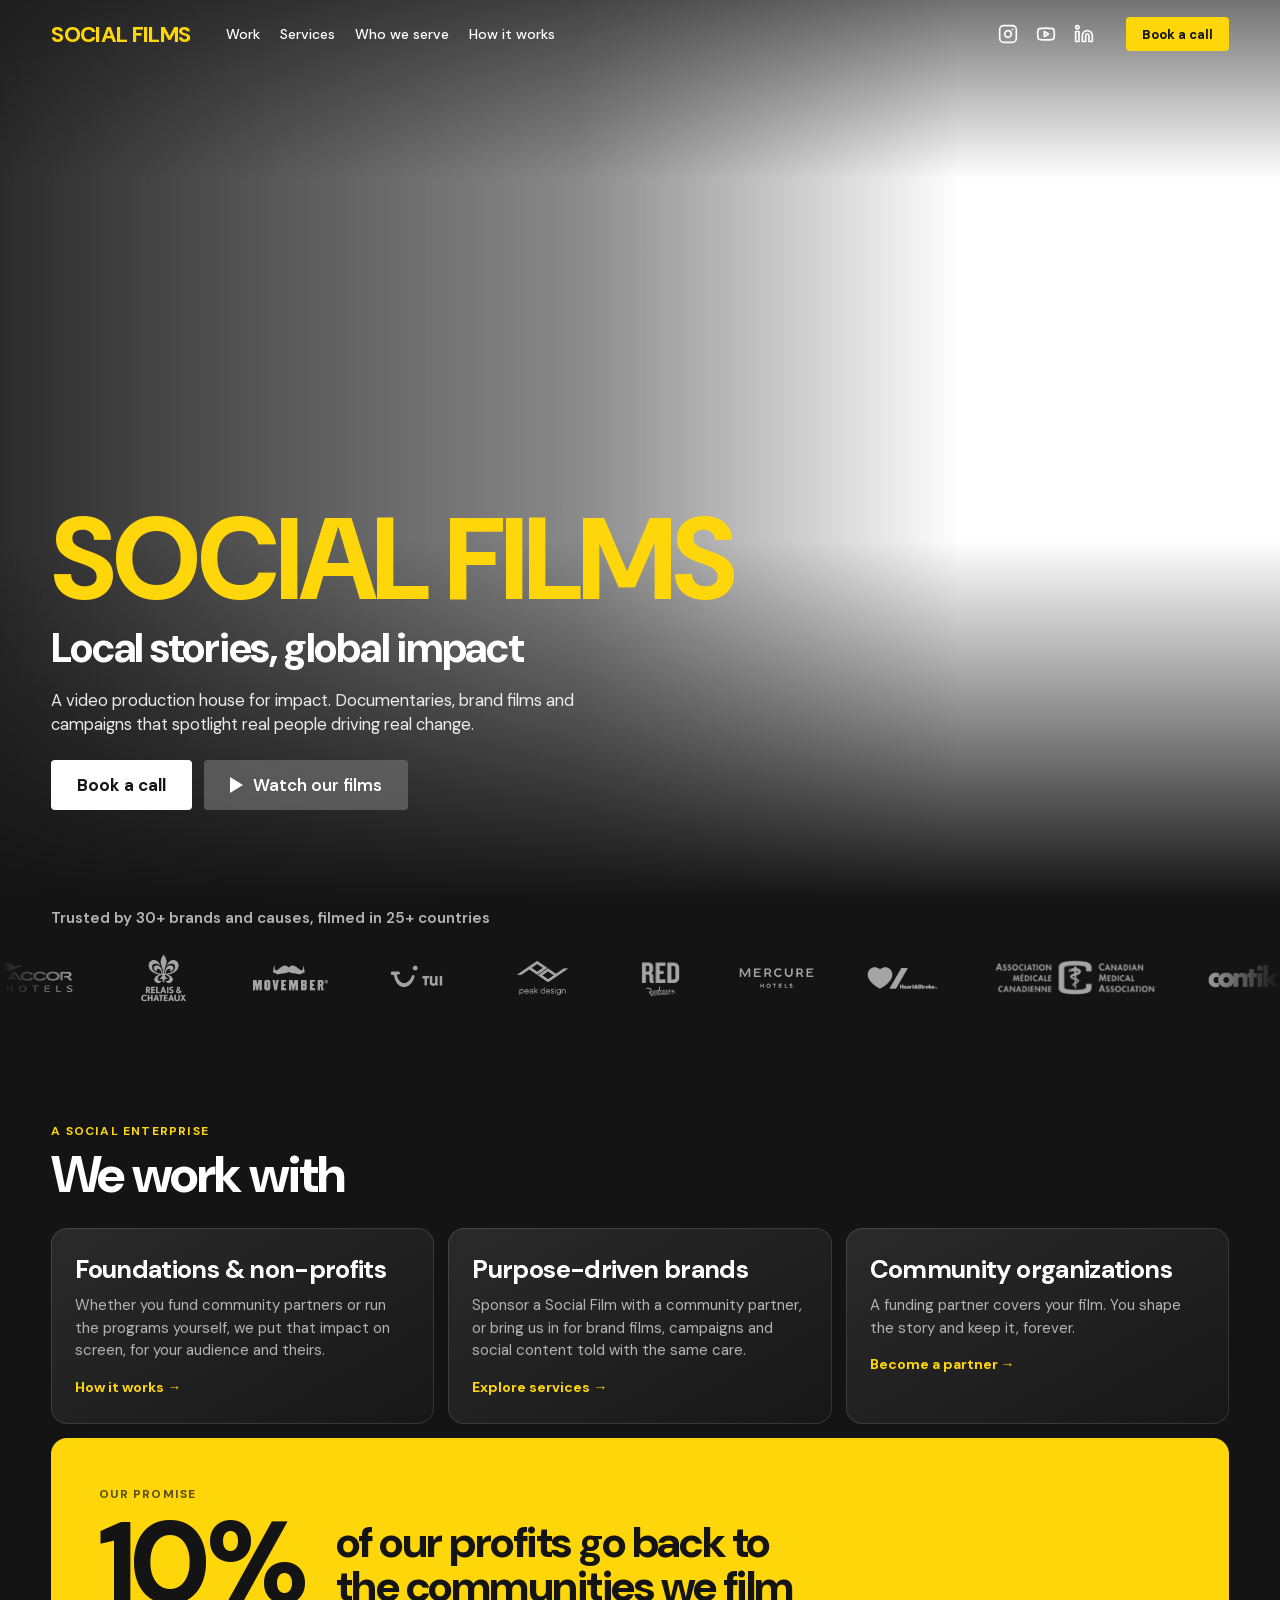
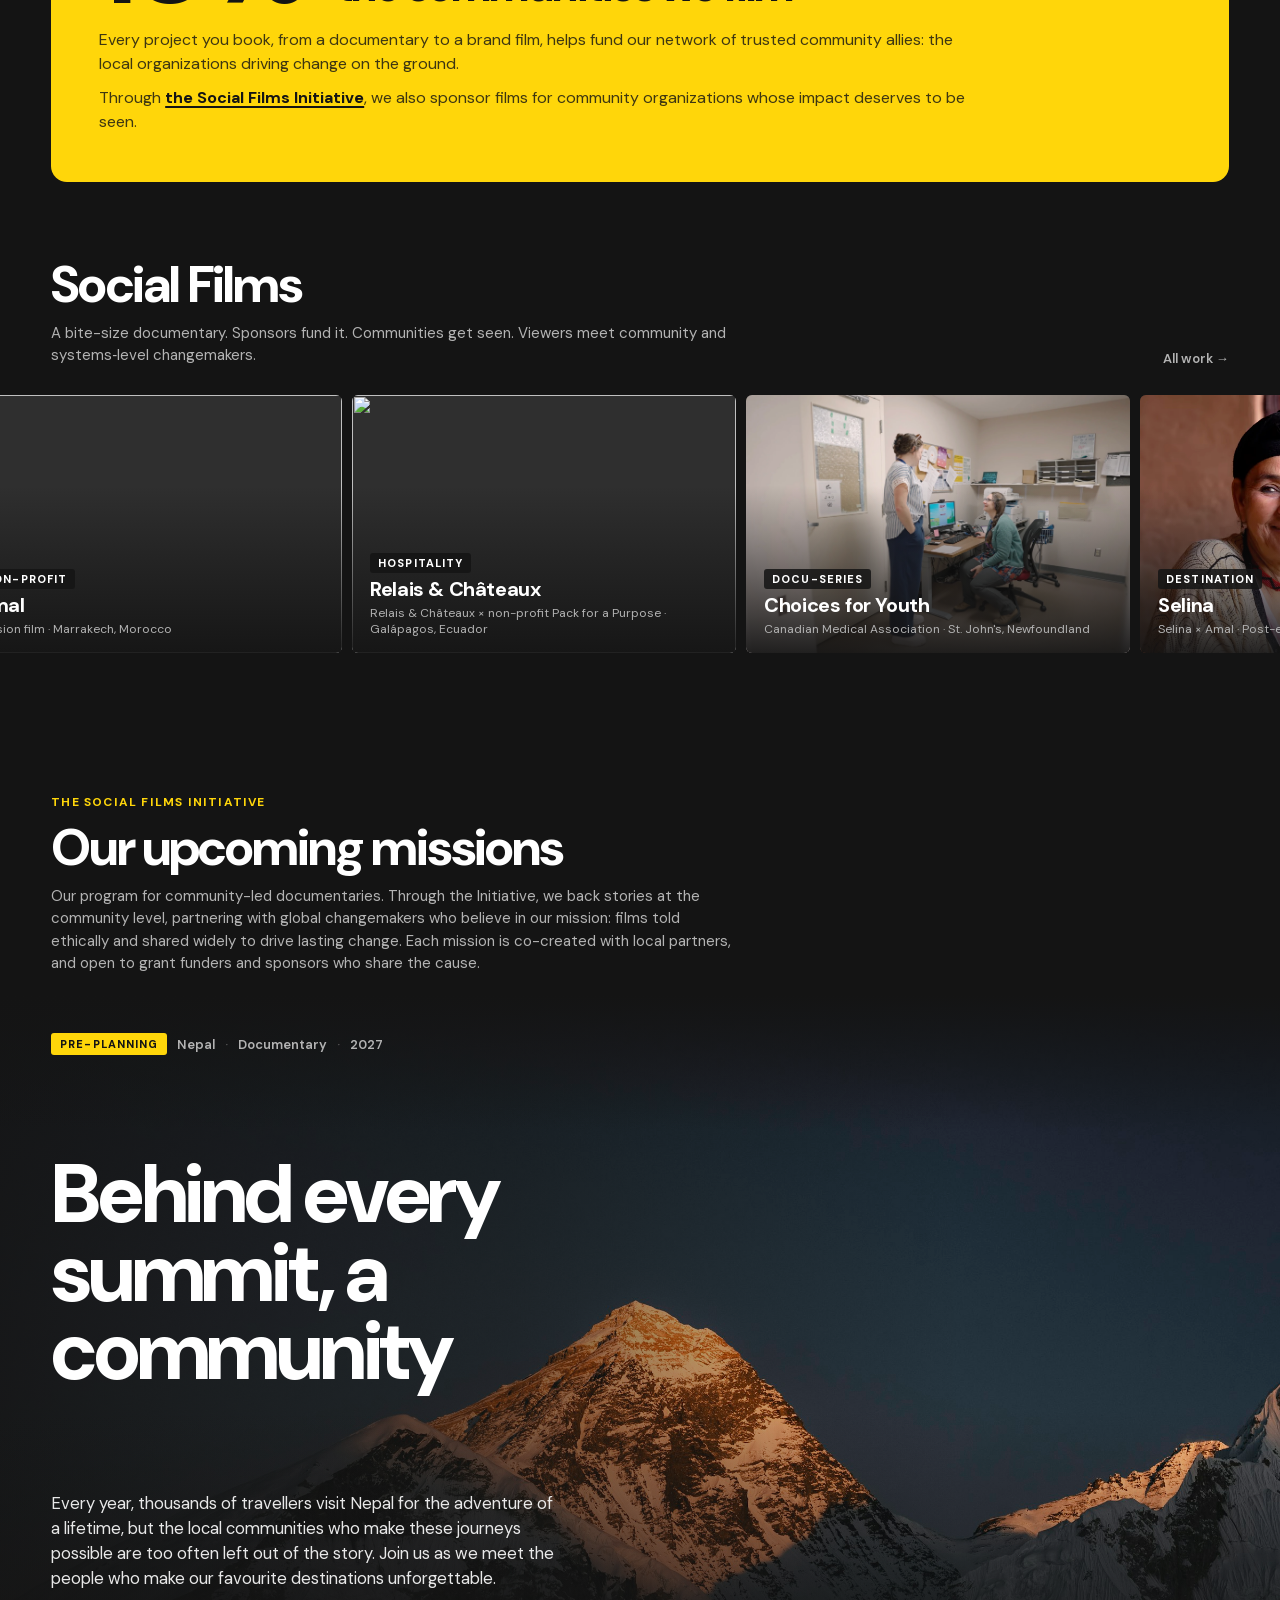
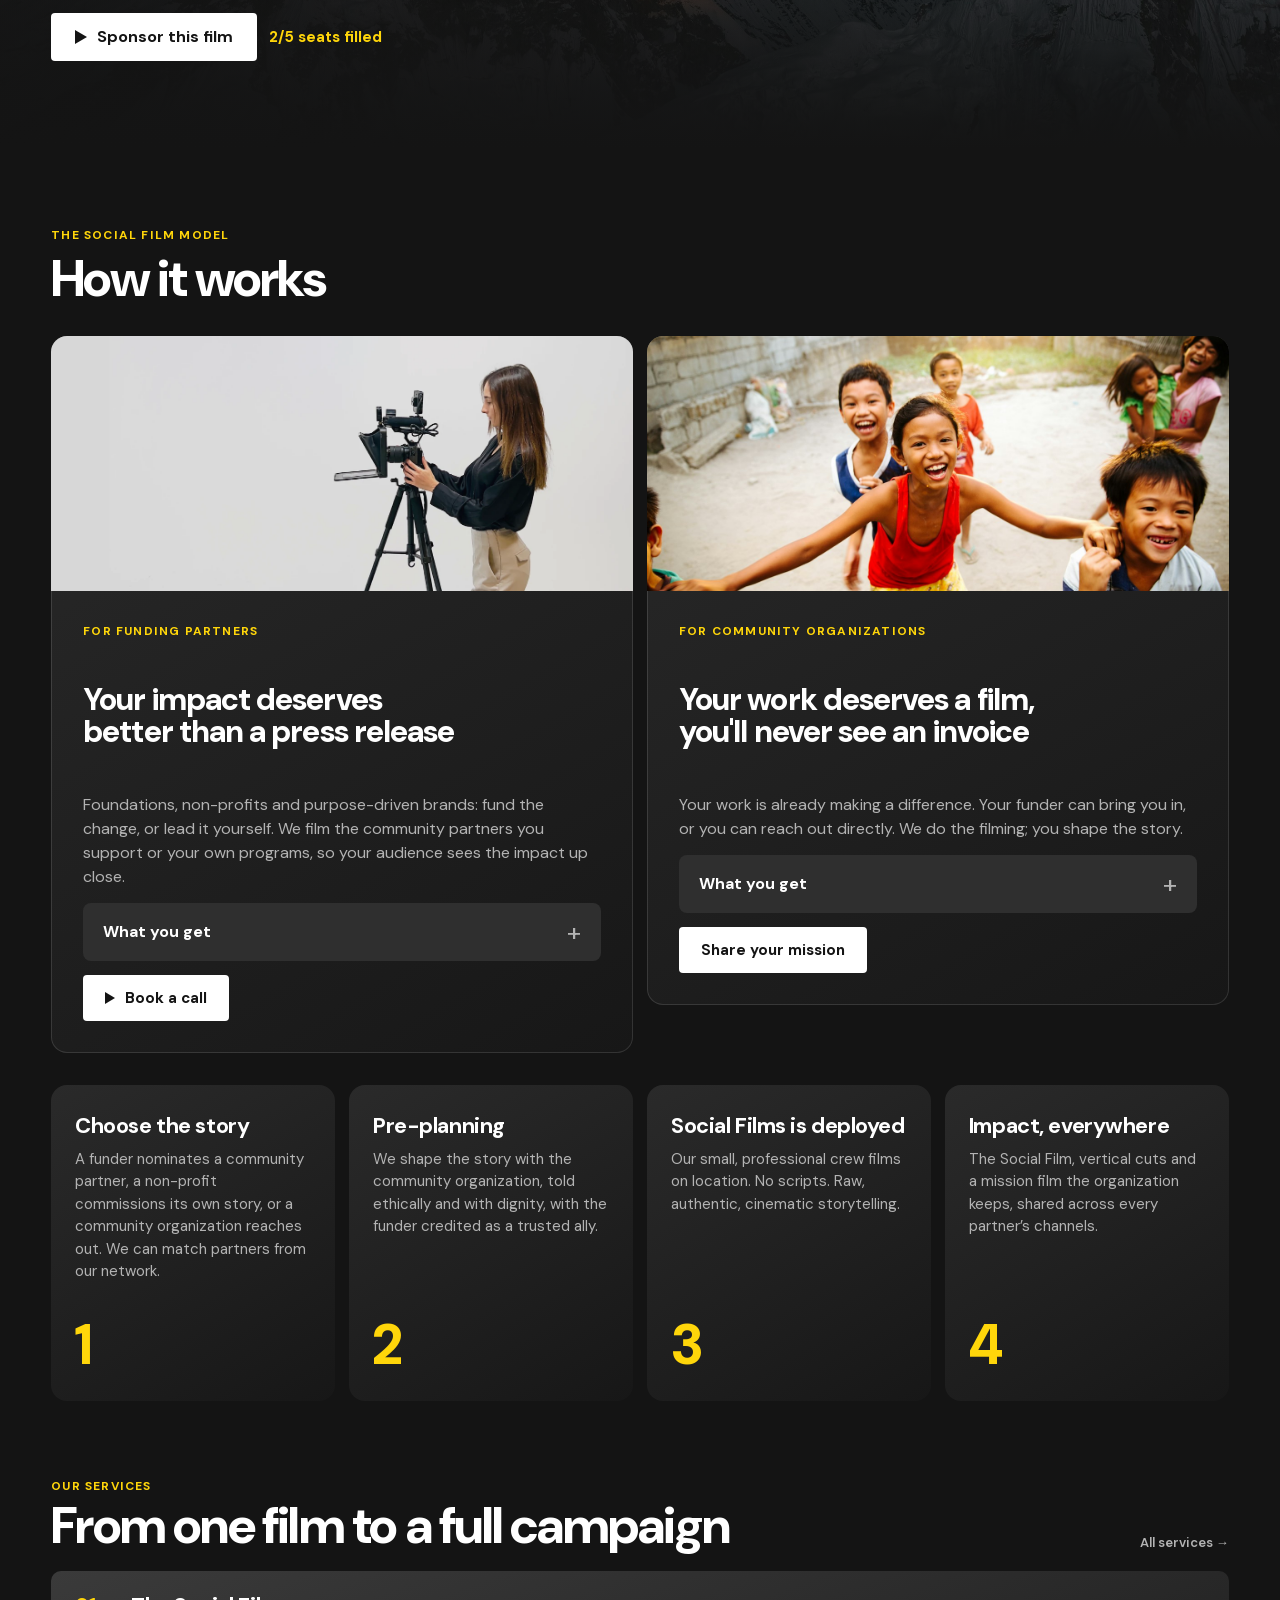
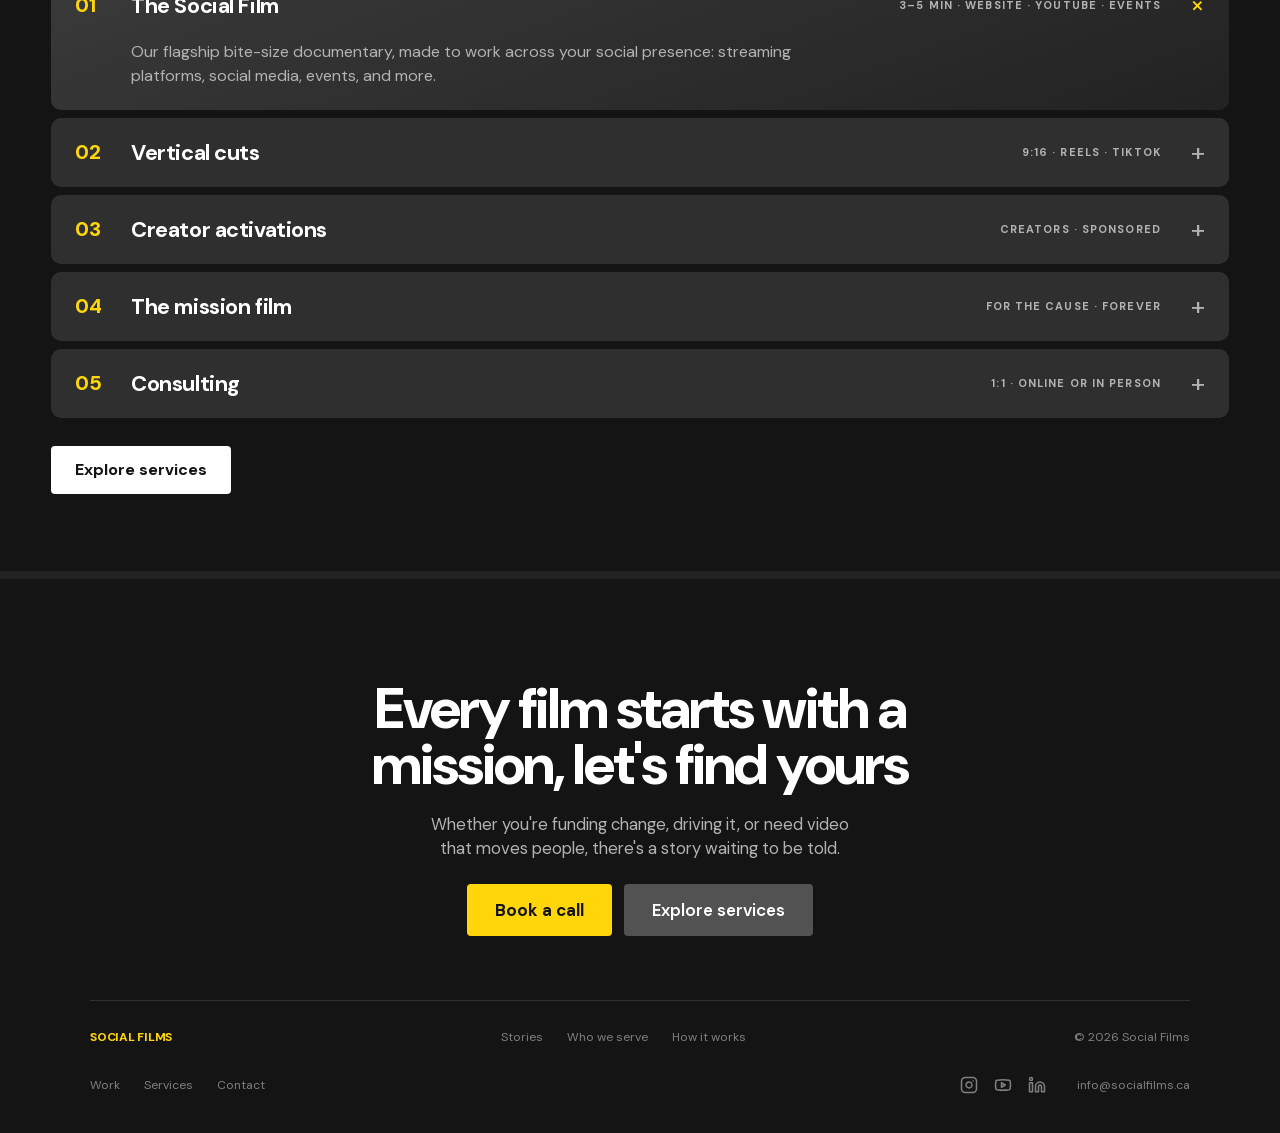
==== social-films-website/index.html @ d391bf78 "Work page: Netflix-style film preview window; Relais & Châteaux title Clicking a film on the Work pa" ====
<!DOCTYPE html>
<html lang="en">
<head>
<meta charset="utf-8">
<meta name="viewport" content="width=device-width, initial-scale=1">
<link rel="icon" href="favicon.svg" type="image/svg+xml">
<link rel="icon" href="favicon.ico" sizes="any">
<title>Social Films — Video production for impact</title>
<meta name="description" content="Social Films is a social-enterprise video production house. Documentaries, brand films and campaigns that put real people and real impact on screen.">
<meta name="theme-color" content="#141414">
<link rel="preload" href="assets/fonts/dm-sans-latin.woff2" as="font" type="font/woff2" crossorigin>
<link rel="preconnect" href="https://player.vimeo.com">
<link rel="stylesheet" href="home.css?v=57">
</head>
<body>

<a class="skip-link" href="#proof-h">Skip to content</a>

<section class="billboard" aria-label="Introduction">
  <div class="billboard-media">
    <iframe data-loop-end="48" src="https://player.vimeo.com/video/1035730390?background=1&amp;autoplay=1&amp;muted=1&amp;loop=1&amp;controls=0&amp;title=0&amp;byline=0&amp;portrait=0&amp;dnt=1" allow="autoplay; fullscreen" tabindex="-1" aria-hidden="true" title="Background film"></iframe>
    <div class="shade-x"></div>
    <div class="shade-y"></div>
  </div>
  <header class="topbar">
    <div class="topbar-left">
      <a class="wordmark" href="index.html">SOCIAL FILMS</a>
      <nav class="topnav" id="site-menu" aria-label="Primary">
        <a href="work.html">Work</a><a href="services.html">Services</a><a href="index.html#who">Who we serve</a><a href="index.html#how">How it works</a><a class="menu-book" href="https://calendly.com/socialfilms-ca/30min" target="_blank" rel="noopener">Book a call</a><div class="menu-social" aria-label="Social media"><a href="https://www.instagram.com/socialfilms.world/" target="_blank" rel="noopener" aria-label="Instagram" title="Instagram"><svg viewBox="0 0 24 24" width="20" height="20" fill="none" stroke="currentColor" stroke-width="2" stroke-linecap="round" stroke-linejoin="round" aria-hidden="true"><rect width="20" height="20" x="2" y="2" rx="5" ry="5"/><path d="M16 11.37A4 4 0 1 1 12.63 8 4 4 0 0 1 16 11.37z"/><line x1="17.5" x2="17.51" y1="6.5" y2="6.5"/></svg></a><a href="https://www.youtube.com/@socialfilms-world" target="_blank" rel="noopener" aria-label="YouTube" title="YouTube"><svg viewBox="0 0 24 24" width="20" height="20" fill="none" stroke="currentColor" stroke-width="2" stroke-linecap="round" stroke-linejoin="round" aria-hidden="true"><path d="M2.5 17a24.12 24.12 0 0 1 0-10 2 2 0 0 1 1.4-1.4 49.56 49.56 0 0 1 16.2 0A2 2 0 0 1 21.5 7a24.12 24.12 0 0 1 0 10 2 2 0 0 1-1.4 1.4 49.55 49.55 0 0 1-16.2 0A2 2 0 0 1 2.5 17"/><path d="m10 15 5-3-5-3z"/></svg></a><a href="https://www.linkedin.com/company/social-films-world/" target="_blank" rel="noopener" aria-label="LinkedIn" title="LinkedIn"><svg viewBox="0 0 24 24" width="20" height="20" fill="none" stroke="currentColor" stroke-width="2" stroke-linecap="round" stroke-linejoin="round" aria-hidden="true"><path d="M16 8a6 6 0 0 1 6 6v7h-4v-7a2 2 0 0 0-2-2 2 2 0 0 0-2 2v7h-4v-7a6 6 0 0 1 6-6z"/><rect width="4" height="12" x="2" y="9"/><circle cx="4" cy="4" r="2"/></svg></a></div>
      </nav>
    </div>
    <!-- Instagram, YouTube and LinkedIn icons from Lucide (lucide.dev), ISC licence --><nav class="social social--head" aria-label="Social media"><a href="https://www.instagram.com/socialfilms.world/" target="_blank" rel="noopener" aria-label="Instagram" title="Instagram"><svg viewBox="0 0 24 24" width="20" height="20" fill="none" stroke="currentColor" stroke-width="2" stroke-linecap="round" stroke-linejoin="round" aria-hidden="true"><rect width="20" height="20" x="2" y="2" rx="5" ry="5"/><path d="M16 11.37A4 4 0 1 1 12.63 8 4 4 0 0 1 16 11.37z"/><line x1="17.5" x2="17.51" y1="6.5" y2="6.5"/></svg></a><a href="https://www.youtube.com/@socialfilms-world" target="_blank" rel="noopener" aria-label="YouTube" title="YouTube"><svg viewBox="0 0 24 24" width="20" height="20" fill="none" stroke="currentColor" stroke-width="2" stroke-linecap="round" stroke-linejoin="round" aria-hidden="true"><path d="M2.5 17a24.12 24.12 0 0 1 0-10 2 2 0 0 1 1.4-1.4 49.56 49.56 0 0 1 16.2 0A2 2 0 0 1 21.5 7a24.12 24.12 0 0 1 0 10 2 2 0 0 1-1.4 1.4 49.55 49.55 0 0 1-16.2 0A2 2 0 0 1 2.5 17"/><path d="m10 15 5-3-5-3z"/></svg></a><a href="https://www.linkedin.com/company/social-films-world/" target="_blank" rel="noopener" aria-label="LinkedIn" title="LinkedIn"><svg viewBox="0 0 24 24" width="20" height="20" fill="none" stroke="currentColor" stroke-width="2" stroke-linecap="round" stroke-linejoin="round" aria-hidden="true"><path d="M16 8a6 6 0 0 1 6 6v7h-4v-7a2 2 0 0 0-2-2 2 2 0 0 0-2 2v7h-4v-7a6 6 0 0 1 6-6z"/><rect width="4" height="12" x="2" y="9"/><circle cx="4" cy="4" r="2"/></svg></a></nav>
    <a class="book" href="https://calendly.com/socialfilms-ca/30min" target="_blank" rel="noopener">Book a call</a>
    <button class="menu-toggle" type="button" aria-expanded="false" aria-controls="site-menu" aria-label="Open menu"><span></span><span></span><span></span></button>
  </header>
  <div class="billboard-copy">
    <h1 class="hero-wordmark">SOCIAL FILMS</h1>
    <p class="hero-sub">Local stories, global impact</p>
    <p class="lede">A video production house for impact. Documentaries, brand films and campaigns that spotlight real people driving real change.</p>
    <div class="actions">
      <a class="btn btn-white" href="https://calendly.com/socialfilms-ca/30min" target="_blank" rel="noopener">Book a call</a>
      <a class="btn btn-grey" href="#stories"><span class="tri tri--light" aria-hidden="true"></span>Watch our films</a>
    </div>
  </div>
</section>

<main>

  <section class="proof" aria-labelledby="proof-h">
    <div class="proof-head">
      <h2 id="proof-h" class="proof-title">Trusted by 30+ brands and causes, filmed in 25+ countries</h2>
    </div>
    <div class="marquee">
      <div class="marquee-inner">
      <ul class="marquee-track">
        <li><img src="assets/logos/accor+hotels.webp" alt="Accor Hotels" decoding="async"></li>
        <li><img src="assets/logos/relais+et+chateaux.webp" alt="Relais &amp; Châteaux" decoding="async"></li>
        <li><img src="assets/logos/movember.webp" alt="Movember" decoding="async"></li>
        <li><img src="assets/logos/TUi.webp" alt="TUI" decoding="async"></li>
        <li><img src="assets/logos/peak+design.webp" alt="Peak Design" decoding="async"></li>
        <li><img src="assets/logos/radisson+red.webp" alt="Radisson RED" decoding="async"></li>
        <li><img src="assets/logos/Mercure.webp" alt="Mercure Hotels" decoding="async"></li>
        <li><img src="assets/logos/heart+stroke.webp" alt="Heart &amp; Stroke" decoding="async"></li>
        <li><img src="assets/logos/2.webp" alt="Canadian Medical Association" decoding="async"></li>
        <li><img src="assets/logos/contiki.webp" alt="Contiki" decoding="async"></li>
        <li><img src="assets/logos/selina.webp" alt="Selina" decoding="async"></li>
        <li><img src="assets/logos/holafly.webp" alt="Holafly" decoding="async"></li>
        <li><img src="assets/logos/good+food.webp" alt="Goodfood" decoding="async"></li>
        <li><img src="assets/logos/nomatic.webp" alt="Nomatic" decoding="async"></li>
        <li><img src="assets/logos/Narcity.webp" alt="Narcity" decoding="async"></li>
        <li><img src="assets/logos/pikaia.webp" alt="Pikaia Lodge" decoding="async"></li>
        <li><img src="assets/logos/kensigton.webp" alt="Kensington Luxury Properties" decoding="async"></li>
        <li><img src="assets/logos/metcalfe+hotel.webp" alt="The Metcalfe" decoding="async"></li>
        <li><img src="assets/logos/grey+collection.webp" alt="Gray Collection" decoding="async"></li>
        <li><img src="assets/logos/approach.webp" alt="Approach Tours" decoding="async"></li>
        <li><img src="assets/logos/dehancer+logo.webp" alt="Dehancer" decoding="async"></li>
        <li><img src="assets/logos/restays.webp" alt="reSTAYS" decoding="async"></li>
        <li><img src="assets/logos/in-rgy.webp" alt="IN-RGY" decoding="async"></li>
        <li><img src="assets/logos/airbolt.webp" alt="AirBolt" decoding="async"></li>
        <li><img src="assets/logos/loft+du+village.webp" alt="Lofts du Village" decoding="async"></li>
        <li><img src="assets/logos/mayan+monkey+logo.webp" alt="Mayan Monkey" decoding="async"></li>
        <li><img src="assets/logos/nazare.webp" alt="Nazaré Water Fun" decoding="async"></li>
        <li><img src="assets/logos/park+view+homes.webp" alt="Park View Homes" decoding="async"></li>
        <li><img src="assets/logos/3.webp" alt="Amal" decoding="async"></li>
        <li><img src="assets/logos/4.webp" alt="The Homestead" decoding="async"></li>
        <li><img src="assets/logos/beach+planner.webp" alt="The Beach Planner" decoding="async"></li>
      </ul>
      <ul class="marquee-track" aria-hidden="true">
        <li><img src="assets/logos/accor+hotels.webp" alt="" decoding="async"></li>
        <li><img src="assets/logos/relais+et+chateaux.webp" alt="" decoding="async"></li>
        <li><img src="assets/logos/movember.webp" alt="" decoding="async"></li>
        <li><img src="assets/logos/TUi.webp" alt="" decoding="async"></li>
        <li><img src="assets/logos/peak+design.webp" alt="" decoding="async"></li>
        <li><img src="assets/logos/radisson+red.webp" alt="" decoding="async"></li>
        <li><img src="assets/logos/Mercure.webp" alt="" decoding="async"></li>
        <li><img src="assets/logos/heart+stroke.webp" alt="" decoding="async"></li>
        <li><img src="assets/logos/2.webp" alt="" decoding="async"></li>
        <li><img src="assets/logos/contiki.webp" alt="" decoding="async"></li>
        <li><img src="assets/logos/selina.webp" alt="" decoding="async"></li>
        <li><img src="assets/logos/holafly.webp" alt="" decoding="async"></li>
        <li><img src="assets/logos/good+food.webp" alt="" decoding="async"></li>
        <li><img src="assets/logos/nomatic.webp" alt="" decoding="async"></li>
        <li><img src="assets/logos/Narcity.webp" alt="" decoding="async"></li>
        <li><img src="assets/logos/pikaia.webp" alt="" decoding="async"></li>
        <li><img src="assets/logos/kensigton.webp" alt="" decoding="async"></li>
        <li><img src="assets/logos/metcalfe+hotel.webp" alt="" decoding="async"></li>
        <li><img src="assets/logos/grey+collection.webp" alt="" decoding="async"></li>
        <li><img src="assets/logos/approach.webp" alt="" decoding="async"></li>
        <li><img src="assets/logos/dehancer+logo.webp" alt="" decoding="async"></li>
        <li><img src="assets/logos/restays.webp" alt="" decoding="async"></li>
        <li><img src="assets/logos/in-rgy.webp" alt="" decoding="async"></li>
        <li><img src="assets/logos/airbolt.webp" alt="" decoding="async"></li>
        <li><img src="assets/logos/loft+du+village.webp" alt="" decoding="async"></li>
        <li><img src="assets/logos/mayan+monkey+logo.webp" alt="" decoding="async"></li>
        <li><img src="assets/logos/nazare.webp" alt="" decoding="async"></li>
        <li><img src="assets/logos/park+view+homes.webp" alt="" decoding="async"></li>
        <li><img src="assets/logos/3.webp" alt="" decoding="async"></li>
        <li><img src="assets/logos/4.webp" alt="" decoding="async"></li>
        <li><img src="assets/logos/beach+planner.webp" alt="" decoding="async"></li>
      </ul>
      </div>
    </div>
  </section>

  <section id="who" class="paths" aria-labelledby="paths-h">
    <div class="paths-head">
      <div class="kicker kicker--yellow">A SOCIAL ENTERPRISE</div>
      <h2 id="paths-h" class="h-lg">We work with</h2>
    </div>
    <div class="paths-grid">
      <a class="path" href="#brands">
        <div class="path-title">Foundations &amp; non-profits</div>
        <p>Whether you fund community partners or run the programs yourself, we put that impact on screen, for your audience and theirs.</p>
        <span class="path-cta">How it works →</span>
      </a>
      <a class="path" href="services.html">
        <div class="path-title">Purpose-driven brands</div>
        <p>Sponsor a Social Film with a community partner, or bring us in for brand films, campaigns and social content told with the same care.</p>
        <span class="path-cta">Explore services →</span>
      </a>
      <a class="path" href="#nonprofits">
        <div class="path-title">Community organizations</div>
        <p>A funding partner covers your film. You shape the story and keep it, forever.</p>
        <span class="path-cta">Become a partner →</span>
      </a>
    </div>
  </section>

  <section class="promise" aria-labelledby="promise-h">
    <div class="promise-inner">
      <div class="kicker promise-kicker">OUR PROMISE</div>
      <h2 id="promise-h" class="promise-head"><span class="promise-num">10%</span><span class="promise-title">of our profits go back to the communities we film</span></h2>
      <div class="promise-copy">
        <p>Every project you book, from a documentary to a brand film, helps fund our network of trusted community allies: the local organizations driving change on the ground.</p><p>Through <a class="promise-link" href="#film">the Social Films Initiative</a>, we also sponsor films for community organizations whose impact deserves to be seen.</p>
      </div>
    </div>
  </section>

  <section id="stories" class="row stories" aria-labelledby="stories-h">
    <div class="row-head">
      <div class="row-intro"><h2 id="stories-h" class="h-lg">Social Films</h2><p class="row-sub">A bite-size documentary. Sponsors fund it. Communities get seen. Viewers meet community and systems&#8209;level changemakers.</p></div>
      <a class="row-link" href="work.html">All work →</a>
    </div>
    <div class="rail rail--auto">
      <button class="still" type="button" data-youtube="1qZLS0R7xnE" data-title="Amal">
        <img src="https://i.ytimg.com/vi/1qZLS0R7xnE/maxresdefault.jpg" alt="" width="1280" height="720">
        <div class="still-shade"></div>
        <span class="still-play" aria-hidden="true"></span>
        <div class="still-copy"><span class="tag tag--dark">NON-PROFIT</span><div class="still-title">Amal</div><div class="still-sub">Mission film · Marrakech, Morocco</div></div>
        <span class="sr-only">Play Amal</span>
      </button>
      <button class="still" type="button" data-youtube="lx7WtMI8dM4" data-title="Relais &amp; Châteaux">
        <img src="https://i.ytimg.com/vi/lx7WtMI8dM4/maxresdefault.jpg" alt="" loading="lazy" width="1280" height="720">
        <div class="still-shade"></div>
        <span class="still-play" aria-hidden="true"></span>
        <div class="still-copy"><span class="tag tag--dark">HOSPITALITY</span><div class="still-title">Relais &amp; Châteaux</div><div class="still-sub">Relais &amp; Châteaux × non-profit Pack for a Purpose · Galápagos, Ecuador</div></div>
        <span class="sr-only">Play Relais &amp; Châteaux</span>
      </button>
      <button class="still" type="button" data-youtube="adBSNQKS7Aw" data-title="Choices for Youth">
        <img src="assets/home/choices-for-youth.webp" alt="" loading="lazy" width="1280" height="720">
        <div class="still-shade"></div>
        <span class="still-play" aria-hidden="true"></span>
        <div class="still-copy"><span class="tag tag--dark">DOCU-SERIES</span><div class="still-title">Choices for Youth</div><div class="still-sub">Canadian Medical Association · St. John's, Newfoundland</div></div>
        <span class="sr-only">Play Choices for Youth</span>
      </button>
      <button class="still" type="button" data-youtube="3RZTWwOD4mw" data-title="Selina">
        <img src="assets/home/selina.webp" alt="" loading="lazy" width="1280" height="720">
        <div class="still-shade"></div>
        <span class="still-play" aria-hidden="true"></span>
        <div class="still-copy"><span class="tag tag--dark">DESTINATION</span><div class="still-title">Selina</div><div class="still-sub">Selina × Amal · Post-earthquake tourism film · Morocco</div></div>
        <span class="sr-only">Play Selina</span>
      </button>
      <a class="still still--add" href="#brands">
        <div><span class="plus-dot" aria-hidden="true">+</span><div class="still-title">Your story next</div><div class="still-sub">Funders, brands and communities: let's make one.</div></div>
      </a>
    </div>
  </section>

  <section id="film" class="missions" aria-labelledby="missions-h">
    <div class="row-head"><div class="row-intro"><div class="kicker kicker--yellow">THE SOCIAL FILMS INITIATIVE</div><h2 id="missions-h" class="h-lg">Our upcoming missions</h2><p class="row-sub">Our program for community-led documentaries. Through the Initiative, we back stories at the community level, partnering with global changemakers who believe in our mission: films told ethically and shared widely to drive lasting change. Each mission is co-created with local partners, and open to grant funders and sponsors who share the cause.</p></div></div>
    <div class="featured">
      <img src="assets/home/nepal-everest.jpg" alt="Mount Everest lit by golden sunrise light, Nepal" loading="lazy">
      <div class="shade-x"></div>
      <div class="shade-y"></div>
      <div class="featured-copy">
        <div class="meta"><span class="tag">PRE-PLANNING</span><span>Nepal</span><span class="dot" aria-hidden="true">·</span><span>Documentary</span><span class="dot" aria-hidden="true">·</span><span>2027</span></div>
        <h3 class="h-xl">Behind every summit, a community</h3>
        <p class="lede">Every year, thousands of travellers visit Nepal for the adventure of a lifetime, but the local communities who make these journeys possible are too often left out of the story. Join us as we meet the people who make our favourite destinations unforgettable.</p>
        <div class="actions">
          <a class="btn btn--md btn-white" href="#contact"><span class="tri" aria-hidden="true"></span>Sponsor this film</a>
          <span class="seats">2/5 seats filled</span>
        </div>
      </div>
    </div>
  </section>

  <section id="how" class="block how-it-works" aria-labelledby="how-h">
    <div class="paths-head">
      <div class="kicker kicker--yellow">THE SOCIAL FILM MODEL</div>
      <h2 id="how-h" class="h-lg">How it works</h2>
    </div>
    <div class="duo">
      <article id="brands" class="duo-card" aria-labelledby="brands-h">
        <div class="duo-media"><img src="assets/home/sponsors-filmmaker.webp" alt="Filmmaker setting up a camera and teleprompter on a tripod" loading="lazy" width="1280" height="720" style="object-position:62% 25%"></div>
        <div class="duo-body">
        <div class="kicker kicker--yellow">FOR FUNDING PARTNERS</div>
        <h3 id="brands-h" class="duo-title">Your impact deserves better than a press release</h3>
        <p>Foundations, non-profits and purpose-driven brands: fund the change, or lead it yourself. We film the community partners you support or your own programs, so your audience sees the impact up close.</p>
        <details class="perks">
          <summary>What you get<span class="pm" aria-hidden="true">+</span></summary>
          <ul class="ticks">
            <li><strong>Your work, or the partners you fund.</strong> Tell your own organization&rsquo;s story, nominate a community organization you support, or meet one of ours.</li>
            <li><strong>Impact you can show.</strong> Not a line in a CSR report. A film with faces, names and a before-and-after.</li>
            <li><strong>Content that works everywhere.</strong> The Social Film plus vertical cuts, ready for your website, social media, donor events, annual reports and CSR reporting.</li>
            <li><strong>Zero heavy lifting.</strong> We source or collaborate with your trusted partners, run the shoot and deliver ready-to-launch assets.</li>
          </ul>
        </details>
        <div class="actions"><a class="btn btn--sm btn-white" href="https://calendly.com/socialfilms-ca/30min" target="_blank" rel="noopener"><span class="tri" aria-hidden="true"></span>Book a call</a></div>
        </div>
      </article>
      <article id="nonprofits" class="duo-card" aria-labelledby="nonprofits-h">
        <div class="duo-media"><img src="assets/home/philippines-children.jpg" alt="Children laughing together, Philippines" loading="lazy"></div>
        <div class="duo-body">
        <div class="kicker kicker--yellow">FOR COMMUNITY ORGANIZATIONS</div>
        <h3 id="nonprofits-h" class="duo-title">Your work deserves a film, you'll never see an invoice</h3>
        <p>Your work is already making a difference. Your funder can bring you in, or you can reach out directly. We do the filming; you shape the story.</p>
        <details class="perks">
          <summary>What you get<span class="pm" aria-hidden="true">+</span></summary>
          <ul class="ticks">
            <li><strong>$0, always.</strong> A funding partner covers everything.</li>
            <li><strong>A mission film you own.</strong> Use it for donors, grants, events, social media and your website, forever.</li>
            <li><strong>Reach you couldn't buy.</strong> Your story goes out through the brand's channels and creators' audiences.</li>
            <li><strong>You stay in control.</strong> Your mission, your people, told with dignity. You shape the narrative.</li>
          </ul>
        </details>
        <div class="actions"><a class="btn btn--sm btn-white" href="contact.html">Share your mission</a></div>
        </div>
      </article>
    </div>
    <ol class="cards">
      <li class="card step"><div><div class="card-title">Choose the story</div><p>A funder nominates a community partner, a non-profit commissions its own story, or a community organization reaches out. We can match partners from our network.</p></div><div class="step-num">1</div></li>
      <li class="card step"><div><div class="card-title">Pre-planning</div><p>We shape the story with the community organization, told ethically and with dignity, with the funder credited as a trusted ally.</p></div><div class="step-num">2</div></li>
      <li class="card step"><div><div class="card-title">Social Films is deployed</div><p>Our small, professional crew films on location. No scripts. Raw, authentic, cinematic storytelling.</p></div><div class="step-num">3</div></li>
      <li class="card step"><div><div class="card-title">Impact, everywhere</div><p>The Social Film, vertical cuts and a mission film the organization keeps, shared across every partner&rsquo;s channels.</p></div><div class="step-num">4</div></li>
    </ol>
  </section>

  <section class="row deliverables" aria-labelledby="deliv-h">
    <div class="row-head"><div class="row-intro"><div class="kicker kicker--yellow">OUR SERVICES</div><h2 id="deliv-h" class="h-lg">From one film to a full campaign</h2></div><a class="row-link" href="services.html">All services →</a></div>
    <div class="deliv-list">
      <details open><summary><span class="deliv-num">01</span><span class="deliv-title">The Social Film</span><span class="deliv-tag">3–5 MIN · WEBSITE · YOUTUBE · EVENTS</span><span class="pm" aria-hidden="true">+</span></summary><p>Our flagship bite-size documentary, made to work across your social presence: streaming platforms, social media, events, and more.</p></details>
      <details><summary><span class="deliv-num">02</span><span class="deliv-title">Vertical cuts</span><span class="deliv-tag">9:16 · REELS · TIKTOK</span><span class="pm" aria-hidden="true">+</span></summary><p>Short, scroll-stopping edits made for social media.</p></details>
      <details><summary><span class="deliv-num">03</span><span class="deliv-title">Creator activations</span><span class="deliv-tag">CREATORS · SPONSORED</span><span class="pm" aria-hidden="true">+</span></summary><p>Social Films' trusted network of creators works with us to help tell and amplify your story.</p></details>
      <details><summary><span class="deliv-num">04</span><span class="deliv-title">The mission film</span><span class="deliv-tag">FOR THE CAUSE · FOREVER</span><span class="pm" aria-hidden="true">+</span></summary><p>A dedicated film the organization keeps, built to grow awareness and power its fundraising.</p></details>
      <details><summary><span class="deliv-num">05</span><span class="deliv-title">Consulting</span><span class="deliv-tag">1:1 · ONLINE OR IN PERSON</span><span class="pm" aria-hidden="true">+</span></summary><p>Film production, editing and digital strategy training for individuals and organizations.</p></details>
    </div>
    <div class="deliv-cta"><a class="btn btn--md btn-white" href="services.html">Explore services</a></div>
  </section>

</main>

<section id="contact" class="final" aria-labelledby="final-h">
  <div class="final-inner">
    <div class="final-cta">
      <h2 id="final-h">Every film starts with a mission, let's find yours</h2>
      <p>Whether you're funding change, driving it, or need video that moves people, there's a story waiting to be told.</p>
      <div class="actions">
        <a class="btn btn--lg btn-yellow" href="https://calendly.com/socialfilms-ca/30min" target="_blank" rel="noopener">Book a call</a>
        <a class="btn btn--lg btn-grey" href="services.html">Explore services</a>
      </div>
    </div>
    <footer class="foot">
      <span class="wordmark">SOCIAL FILMS</span>
      <nav aria-label="Footer"><a href="#stories">Stories</a><a href="index.html#who">Who we serve</a><a href="#how">How it works</a></nav>
      <span>© 2026 Social Films</span>
      <div class="foot-pages">
        <nav aria-label="Site"><a href="work.html">Work</a><a href="services.html">Services</a><a href="contact.html">Contact</a></nav>
        <nav aria-label="Social"><span class="social social--foot"><a href="https://www.instagram.com/socialfilms.world/" target="_blank" rel="noopener" aria-label="Instagram" title="Instagram"><svg viewBox="0 0 24 24" width="20" height="20" fill="none" stroke="currentColor" stroke-width="2" stroke-linecap="round" stroke-linejoin="round" aria-hidden="true"><rect width="20" height="20" x="2" y="2" rx="5" ry="5"/><path d="M16 11.37A4 4 0 1 1 12.63 8 4 4 0 0 1 16 11.37z"/><line x1="17.5" x2="17.51" y1="6.5" y2="6.5"/></svg></a><a href="https://www.youtube.com/@socialfilms-world" target="_blank" rel="noopener" aria-label="YouTube" title="YouTube"><svg viewBox="0 0 24 24" width="20" height="20" fill="none" stroke="currentColor" stroke-width="2" stroke-linecap="round" stroke-linejoin="round" aria-hidden="true"><path d="M2.5 17a24.12 24.12 0 0 1 0-10 2 2 0 0 1 1.4-1.4 49.56 49.56 0 0 1 16.2 0A2 2 0 0 1 21.5 7a24.12 24.12 0 0 1 0 10 2 2 0 0 1-1.4 1.4 49.55 49.55 0 0 1-16.2 0A2 2 0 0 1 2.5 17"/><path d="m10 15 5-3-5-3z"/></svg></a><a href="https://www.linkedin.com/company/social-films-world/" target="_blank" rel="noopener" aria-label="LinkedIn" title="LinkedIn"><svg viewBox="0 0 24 24" width="20" height="20" fill="none" stroke="currentColor" stroke-width="2" stroke-linecap="round" stroke-linejoin="round" aria-hidden="true"><path d="M16 8a6 6 0 0 1 6 6v7h-4v-7a2 2 0 0 0-2-2 2 2 0 0 0-2 2v7h-4v-7a6 6 0 0 1 6-6z"/><rect width="4" height="12" x="2" y="9"/><circle cx="4" cy="4" r="2"/></svg></a></span><a href="mailto:info@socialfilms.ca">info@socialfilms.ca</a></nav>
      </div>
    </footer>
  </div>
</section>

<dialog class="player" aria-label="Video player">
  <button class="player-close" type="button" aria-label="Close video">×</button>
  <div class="player-frame"></div>
</dialog>
<script src="home.js?v=8"></script>

</body>
</html>
---- social-films-website/home.css ----
/* Social Films — home (Netflix-style) */
@font-face {
  font-family: 'DM Sans'; font-style: normal; font-weight: 400 800; font-display: swap;
  src: url("assets/fonts/dm-sans-latin.woff2") format('woff2');
  unicode-range: U+0000-00FF, U+0131, U+0152-0153, U+02BB-02BC, U+02C6, U+02DA, U+02DC, U+0304, U+0308, U+0329, U+2000-206F, U+20AC, U+2122, U+2191, U+2193, U+2212, U+2215, U+FEFF, U+FFFD;
}
@font-face {
  font-family: 'DM Sans'; font-style: normal; font-weight: 400 800; font-display: swap;
  src: url("assets/fonts/dm-sans-latin-ext.woff2") format('woff2');
  unicode-range: U+0100-02BA, U+02BD-02C5, U+02C7-02CC, U+02CE-02D7, U+02DD-02FF, U+0304, U+0308, U+0329, U+1D00-1DBF, U+1E00-1E9F, U+1EF2-1EFF, U+2020, U+20A0-20AB, U+20AD-20C4, U+2113, U+2C60-2C7F, U+A720-A7FF;
}

:root {
  --bg: #141414;
  --ink: #FFFFFF;
  --muted: #B3B3B3;
  --dim: #808080;
  --sep: #555;
  --tile: #2F2F2F;
  --yellow: #FFD60A;
  --yellow-hover: #F2C600;
  --grey-btn: rgba(109,109,110,.7);
  --grey-btn-hover: rgba(109,109,110,.4);
  --line: rgba(255,255,255,.12);
  --card-grad: linear-gradient(150deg,#2A2A2A 0%,#171717 100%);
  --gutter: clamp(20px,4vw,60px);
  --section-y: clamp(48px,6vw,96px);
}

/* The design relies on content-box sizing; only these opt into border-box, as in the source. */
.tile, .poster--add, .faq, .topnav { box-sizing: border-box; }
html, body { margin: 0; padding: 0; }
html { scroll-behavior: smooth; color-scheme: dark; }
body {
  background: var(--bg); color: var(--ink);
  font-family: "DM Sans", "Helvetica Neue", Helvetica, Arial, sans-serif; font-weight: 400;
  -webkit-font-smoothing: antialiased; overflow-x: hidden;
}
img { display: block; max-width: 100%; }
a { color: var(--ink); text-decoration: none; }
a:hover { color: var(--muted); }
h1, h2, p, ol, ul { margin: 0; }
:focus-visible { outline: 2px solid var(--yellow); outline-offset: 3px; border-radius: 4px; }
summary::-webkit-details-marker { display: none; }
.skip-link { position: absolute; left: 12px; top: -48px; z-index: 20; padding: 8px 14px; border-radius: 4px; background: var(--yellow); color: var(--bg); font-weight: 700; }
.skip-link:focus { top: 12px; color: var(--bg); }
.skip-link:hover { color: var(--bg); }
@media (prefers-reduced-motion: reduce) { html { scroll-behavior: auto; } * { transition: none !important; } }

/* Shared bits */
.tag {
  display: inline-flex; align-items: center; height: 22px; padding: 0 9px; border-radius: 3px;
  background: var(--yellow); color: var(--bg); font-size: 11px; font-weight: 800; letter-spacing: .1em;
}
.tag--dark { background: rgba(20,20,20,.85); color: var(--ink); }
.meta { display: flex; flex-wrap: wrap; align-items: center; gap: 10px; font-size: 13px; font-weight: 600; letter-spacing: .02em; color: var(--muted); }
.meta .dot { color: var(--sep); }
.kicker { font-size: 12px; font-weight: 700; letter-spacing: .1em; color: var(--muted); }
.kicker--yellow { color: var(--yellow); }
.h-xl { font-weight: 800; font-size: clamp(40px, min(6.6vw, 10.5vh), 96px); line-height: .96; letter-spacing: -.04em; text-wrap: balance; }
.h-lg { font-weight: 800; font-size: clamp(32px,4vw,56px); line-height: 1; letter-spacing: -.035em; }
.h-row { font-weight: 700; font-size: clamp(20px,1.8vw,26px); letter-spacing: -.02em; }
.lede { font-size: clamp(16px,1.3vw,20px); line-height: 1.45; color: rgba(255,255,255,.9); max-width: 50ch; text-wrap: pretty; }
.actions { display: flex; flex-wrap: wrap; gap: 12px; }

.btn {
  display: inline-flex; align-items: center; gap: 10px; height: 50px; padding: 0 26px; border-radius: 4px;
  font-size: 17px; font-weight: 700; transition: background-color .15s ease;
}
.btn--sm { height: 46px; padding: 0 22px; font-size: 15px; }
.btn--md { height: 48px; padding: 0 24px; font-size: 16px; }
.btn--lg { height: 52px; padding: 0 28px; }
.btn-white { background: var(--ink); color: var(--bg); }
.btn-white:hover { background: rgba(255,255,255,.8); color: var(--bg); }
.btn-grey { background: var(--grey-btn); color: var(--ink); font-weight: 600; }
.btn-grey:hover { background: var(--grey-btn-hover); color: var(--ink); }
.btn-yellow { background: var(--yellow); color: var(--bg); }
.btn-yellow:hover { background: var(--yellow-hover); color: var(--bg); }
.tri { display: inline-block; width: 0; height: 0; border-top: 8px solid transparent; border-bottom: 8px solid transparent; border-left: 13px solid var(--bg); }
.btn--md .tri { border-top-width: 7px; border-bottom-width: 7px; border-left-width: 12px; }
.btn--sm .tri { border-top-width: 6px; border-bottom-width: 6px; border-left-width: 10px; }
.info { display: inline-flex; align-items: center; justify-content: center; width: 20px; height: 20px; border: 2px solid var(--ink); border-radius: 50%; font-size: 12px; font-weight: 800; }
.icon-hands { width: 24px; height: 24px; flex: none; }
.btn--sm .icon-hands, .btn--md .icon-hands { width: 20px; height: 20px; }

/* Billboard */
.billboard { position: relative; min-height: min(100vh,900px); display: grid; grid-template-rows: auto 1fr; background: #000; overflow: hidden; }
.billboard-media { position: absolute; inset: 0; overflow: hidden; background: #000 url("assets/human-centered-lens.jpg") center / cover no-repeat; }
.billboard-media iframe {
  position: absolute; top: 50%; left: 50%; width: max(100%,177.78vh); height: max(100%,56.25vw);
  transform: translate(-50%,-50%); border: 0; pointer-events: none;
}
.shade-x { position: absolute; inset: 0; background: linear-gradient(90deg,rgba(20,20,20,.9) 0%,rgba(20,20,20,.5) 45%,rgba(20,20,20,0) 75%); }
.shade-y { position: absolute; inset: 0; background: linear-gradient(180deg,rgba(20,20,20,.6) 0%,rgba(20,20,20,0) 20%,rgba(20,20,20,0) 60%,var(--bg) 100%); }

.topbar { position: relative; z-index: 2; height: 68px; display: flex; align-items: center; justify-content: space-between; gap: 24px; padding: 0 var(--gutter); }
.topbar-left { display: flex; align-items: center; gap: 36px; min-width: 0; }
.wordmark { font-weight: 800; font-size: 22px; letter-spacing: -.03em; color: var(--yellow); white-space: nowrap; }
.wordmark:hover { color: var(--yellow); }
.topnav { display: flex; gap: 20px; font-size: 14px; font-weight: 500; }
.topnav a { white-space: nowrap; }
.book { display: inline-flex; align-items: center; height: 34px; padding: 0 16px; border-radius: 4px; background: var(--yellow); color: var(--bg); font-size: 13px; font-weight: 700; white-space: nowrap; }
.book:hover { background: var(--yellow-hover); color: var(--bg); }

.billboard-copy { position: relative; align-self: end; padding: 0 var(--gutter) clamp(64px,10vh,120px); display: grid; gap: 18px; justify-items: start; max-width: 680px; }
.billboard-copy .actions { margin-top: 6px; }
/* Home hero: big yellow wordmark (same lettering as the nav logo), then a white line */
.hero-wordmark { margin: 0; font-weight: 800; font-size: clamp(52px, min(9vw, 13vh), 128px); line-height: .9; letter-spacing: -.035em; color: var(--yellow); white-space: nowrap; }
.hero-sub { margin: -4px 0 0; font-weight: 800; font-size: clamp(24px, min(3.2vw, 5vh), 44px); line-height: 1.05; letter-spacing: -.03em; color: var(--ink); }

/* Rows */
.row { display: grid; gap: 14px; }
.row-head { display: flex; align-items: baseline; justify-content: space-between; gap: 16px; padding: 0 var(--gutter); }
.row-link { font-size: 13px; font-weight: 600; color: var(--muted); white-space: nowrap; }
.row-link:hover { color: var(--ink); }
.rail {
  display: flex; gap: 10px; overflow-x: auto; scroll-snap-type: x mandatory; scroll-padding-left: var(--gutter);
  padding: 8px var(--gutter) 16px; scrollbar-width: none;
}
.rail::-webkit-scrollbar { display: none; }
.stories { padding: 8px 0 48px; }

.poster {
  position: relative; flex: 0 0 clamp(200px,22vw,300px); aspect-ratio: 2 / 3; border-radius: 6px; overflow: hidden;
  background: var(--tile); scroll-snap-align: start; transition: transform .25s ease;
}
.poster:hover { transform: scale(1.05); color: var(--ink); }
.poster img { position: absolute; inset: 0; width: 100%; height: 100%; object-fit: cover; }
.poster-shade { position: absolute; inset: 0; background: linear-gradient(180deg,rgba(20,20,20,0) 30%,rgba(20,20,20,.92) 100%); }
.poster-copy { position: absolute; left: 0; right: 0; bottom: 0; padding: 18px; display: grid; gap: 6px; }
.poster-copy .tag { justify-self: start; height: 20px; padding: 0 8px; font-size: 10px; }
.poster-title { font-weight: 700; font-size: 20px; line-height: 1.1; letter-spacing: -.02em; }
.poster-sub { font-size: 12px; color: var(--muted); }
.poster--add { background: #1F1F1F; border: 1px dashed #3A3A3A; display: grid; place-content: center; text-align: center; padding: 24px; }
.poster--add > div { display: grid; gap: 10px; justify-items: center; }
.plus-dot { width: 44px; height: 44px; border-radius: 50%; background: var(--yellow); color: var(--bg); display: grid; place-content: center; font-size: 26px; font-weight: 700; line-height: 1; }
.poster--add .poster-title { font-size: 18px; }
.poster--add .poster-sub { font-size: 13px; }

/* Card grids */
.block { padding: var(--section-y) var(--gutter); display: grid; gap: 28px; }
.block-intro { display: grid; gap: 10px; max-width: 70ch; }
.block-intro p { font-size: clamp(16px,1.2vw,19px); line-height: 1.5; color: var(--muted); text-wrap: pretty; }
.cards { display: grid; grid-template-columns: repeat(auto-fit,minmax(min(100%,200px),1fr)); gap: 14px; padding: 0; list-style: none; }
.card { border-radius: 16px; padding: 28px 24px; min-height: 220px; display: grid; gap: 10px; align-content: start; background: var(--card-grad); }
.card-title { font-weight: 700; font-size: clamp(22px,2vw,28px); line-height: 1.1; letter-spacing: -.025em; }
.card-body { font-size: 15px; line-height: 1.45; color: var(--muted); }

.how h2 { max-width: 18ch; }
.step { min-height: 260px; align-content: space-between; }
.step > div { display: grid; gap: 10px; }
.step .card-title { font-size: clamp(20px,1.7vw,24px); line-height: 1.15; letter-spacing: -.02em; }
.step p { font-size: 15px; line-height: 1.5; color: var(--muted); }
.step-num { font-weight: 800; font-size: 56px; line-height: 1; letter-spacing: -.05em; color: var(--yellow); }

/* Two problems: full-bleed split title card */
.problems { padding: var(--section-y) 0; display: grid; gap: 32px; }
.problems-intro { padding: 0 var(--gutter); }
.split { position: relative; display: grid; grid-template-columns: 1fr 1fr; min-height: min(78vh, 720px); background: #000; overflow: hidden; }
.split-side { position: relative; overflow: hidden; display: grid; align-items: end; }
.split-side > img { position: absolute; inset: 0; width: 100%; height: 100%; object-fit: cover; }
.split-side--cause > img { object-position: 30% center; }
.split-side--brand > img { object-position: 50% center; }
.split-side::after { content: ""; position: absolute; inset: 0; background: linear-gradient(180deg, rgba(20,20,20,.55) 0%, rgba(20,20,20,0) 30%, rgba(20,20,20,0) 50%, rgba(20,20,20,.9) 100%); }
.split-side--cause::before, .split-side--brand::before { content: ""; position: absolute; inset: 0; z-index: 1; }
.split-side--cause::before { background: linear-gradient(90deg, rgba(20,20,20,0) 55%, rgba(20,20,20,.92) 100%); }
.split-side--brand::before { background: linear-gradient(270deg, rgba(20,20,20,0) 55%, rgba(20,20,20,.92) 100%); }
.split-copy { position: relative; z-index: 2; padding: 0 var(--gutter) clamp(28px,4vw,48px); display: grid; gap: 8px; max-width: 34ch; box-sizing: content-box; }
.split-side--brand .split-copy { justify-self: end; text-align: right; }
.split-copy p { font-size: clamp(15px,1.15vw,18px); line-height: 1.45; color: var(--muted); }
.split-copy strong { display: block; font-weight: 700; font-size: clamp(20px,1.8vw,26px); line-height: 1.15; letter-spacing: -.02em; color: var(--ink); margin-bottom: 4px; }
.split-join {
  position: absolute; z-index: 3; left: 50%; top: 42%; transform: translate(-50%,-50%);
  width: min(560px, 40vw); display: grid; gap: 14px; justify-items: center; text-align: center;
}
.split-join::before { content: ""; position: absolute; z-index: -1; left: -30%; right: -30%; top: -60%; bottom: -60%; background: radial-gradient(closest-side, rgba(20,20,20,.88), rgba(20,20,20,0)); }
.split-title { margin: 0; font-weight: 800; font-size: clamp(40px,5vw,76px); line-height: .96; letter-spacing: -.04em; text-wrap: balance; }
.split-join p { font-size: clamp(15px,1.15vw,18px); line-height: 1.5; color: rgba(255,255,255,.88); max-width: 40ch; }
@media (max-width: 860px) {
  .split { grid-template-columns: 1fr; min-height: 0; }
  .split-side { min-height: 340px; }
  .split-side--cause::before, .split-side--brand::before { display: none; }
  .split-side--brand .split-copy { justify-self: start; text-align: left; }
  .split-join { position: relative; left: auto; top: auto; transform: none; width: auto; order: 2; padding: 40px var(--gutter); background: var(--bg); }
  .split-join::before { display: none; }
  .split-side--brand { order: 3; }
}

/* Featured film */
.featured { position: relative; min-height: min(92vh,820px); display: grid; align-items: end; background: #000; overflow: hidden; }
.featured > img { position: absolute; inset: 0; width: 100%; height: 100%; object-fit: cover; object-position: center 40%; }
.featured .shade-x { background: linear-gradient(90deg,rgba(20,20,20,.9) 0%,rgba(20,20,20,.55) 40%,rgba(20,20,20,0) 75%); }
.featured .shade-y { background: linear-gradient(180deg,var(--bg) 0%,rgba(20,20,20,0) 18%,rgba(20,20,20,0) 55%,var(--bg) 100%); }
.featured-copy { position: relative; padding: clamp(48px,7vw,96px) var(--gutter); display: grid; gap: 18px; justify-items: start; max-width: 640px; }
.featured-copy .meta { letter-spacing: 0; }
.featured-copy .h-xl { font-size: clamp(40px, min(6.4vw, 10vh), 92px); }
.featured-copy .lede { font-size: clamp(16px,1.3vw,19px); line-height: 1.5; max-width: 46ch; }
.featured-copy .actions { margin-top: 4px; }
.featured-copy .actions { align-items: center; }
.seats { font-size: 15px; font-weight: 700; color: var(--yellow); white-space: nowrap; }

/* Audience panels */
.panels { padding: 0 var(--gutter) var(--section-y); display: grid; grid-template-columns: repeat(auto-fit,minmax(min(100%,320px),1fr)); gap: 14px; }
.panel { position: relative; border-radius: 16px; overflow: hidden; background: #000; display: grid; align-content: end; min-height: 560px; scroll-margin-top: 24px; }
.panel > img { position: absolute; inset: 0; width: 100%; height: 100%; object-fit: cover; opacity: .6; }
.panel-shade { position: absolute; inset: 0; background: linear-gradient(180deg,rgba(20,20,20,0) 0%,rgba(20,20,20,.85) 45%,var(--bg) 100%); }
.panel-copy { position: relative; padding: clamp(24px,3vw,40px); display: grid; gap: 18px; }
.panel h2 { font-weight: 800; font-size: clamp(26px,2.6vw,38px); line-height: 1.05; letter-spacing: -.03em; text-wrap: balance; }
.panel p { font-size: 16px; line-height: 1.5; color: var(--muted); }
.ticks { padding: 0; list-style: none; display: grid; font-size: 15px; line-height: 1.5; color: var(--muted); }
.ticks li { border-top: 1px solid var(--line); padding: 12px 0; }
.ticks strong { font-weight: 600; color: var(--ink); }

/* Deliverables row */
.deliverables { padding: 0 0 var(--section-y); }
.tile {
  flex: 0 0 clamp(260px,28vw,380px); aspect-ratio: 16 / 9; border-radius: 6px; scroll-snap-align: start; padding: 22px;
  display: grid; align-content: end; gap: 6px; background: linear-gradient(160deg,#3A3A3A 0%,#1A1A1A 100%);
}
.tile .kicker { font-size: 11px; }
.tile-title { font-weight: 700; font-size: 22px; line-height: 1.1; letter-spacing: -.02em; }
.tile-body { font-size: 14px; line-height: 1.4; color: var(--muted); }
.tile--gold { background: linear-gradient(160deg,#5A4A00 0%,#2A2300 100%); }
.tile--gold .tile-body { color: #E6E0C8; }

/* FAQ */
.faq { padding: 0 var(--gutter) var(--section-y); display: grid; gap: 20px; max-width: 820px; margin: 0 auto; box-sizing: content-box; }
.faq-list { display: grid; gap: 8px; }
.faq details { background: var(--tile); border-radius: 8px; }
.faq summary {
  list-style: none; cursor: pointer; display: flex; justify-content: space-between; align-items: center; gap: 16px;
  padding: 22px 24px; font-weight: 600; font-size: clamp(18px,1.5vw,24px); letter-spacing: -.02em;
}
.faq summary .pm { font-size: 28px; font-weight: 300; line-height: 1; color: var(--muted); transition: transform .2s ease; }
.faq details[open] summary .pm { transform: rotate(45deg); }
.faq details > div { padding: 18px 24px 24px; font-size: 17px; line-height: 1.5; color: var(--muted); border-top: 1px solid var(--bg); }

/* Final CTA + footer */
.final { padding: clamp(56px,8vw,112px) var(--gutter) 32px; border-top: 8px solid #232323; }
.final-inner { max-width: 1100px; margin: 0 auto; display: grid; gap: clamp(40px,5vw,72px); }
.final-cta { display: grid; gap: 18px; justify-items: center; text-align: center; }
.final-cta h2 { font-weight: 800; font-size: clamp(32px,4.4vw,64px); line-height: 1; letter-spacing: -.035em; max-width: 16ch; text-wrap: balance; }
.final-cta p { font-size: clamp(16px,1.3vw,20px); line-height: 1.45; color: var(--muted); max-width: 40ch; }
.final-cta .actions { justify-content: center; margin-top: 6px; }
.foot { display: flex; flex-wrap: wrap; gap: 16px 24px; justify-content: space-between; align-items: center; border-top: 1px solid var(--line); padding-top: 20px; font-size: 12px; color: var(--dim); }
.foot .wordmark { font-size: 12px; letter-spacing: -.02em; }
.foot nav { display: flex; flex-wrap: wrap; gap: 12px 24px; }
.foot nav a { color: inherit; display: inline-flex; align-items: center; min-height: 32px; }
.foot nav a:hover { color: var(--ink); }
.foot-credit { width: 100%; font-size: 11px; color: var(--dim); }
.foot-credit a { color: inherit; text-decoration: underline; text-underline-offset: 2px; }
.foot-pages { width: 100%; display: flex; flex-wrap: wrap; gap: 12px 24px; justify-content: space-between; color: var(--dim); }


/* Screen-reader only */
.sr-only { position: absolute; width: 1px; height: 1px; padding: 0; margin: -1px; overflow: hidden; clip: rect(0 0 0 0); white-space: nowrap; border: 0; }

/* Proof strip: client logos */
.proof { padding: 8px 0 40px; display: grid; gap: 22px; }
.proof-head { padding: 0 var(--gutter); }
.proof-title { font-weight: 600; font-size: clamp(15px,1.2vw,17px); letter-spacing: 0; color: var(--muted); }
.marquee {
  overflow: hidden;
  -webkit-mask-image: linear-gradient(90deg, transparent 0, #000 6%, #000 94%, transparent 100%);
          mask-image: linear-gradient(90deg, transparent 0, #000 6%, #000 94%, transparent 100%);
}
/* One strip holding two identical sets; it moves exactly one set's width, so the loop never shows a seam */
.marquee-inner { display: flex; width: max-content; animation: marquee 70s linear infinite; will-change: transform; }
.marquee:hover .marquee-inner { animation-play-state: paused; }
.marquee-track {
  flex: 0 0 auto; display: flex; align-items: center; gap: clamp(28px,4vw,56px);
  padding: 0 clamp(28px,4vw,56px) 0 0; margin: 0; list-style: none;
}
.marquee-track li { flex: 0 0 auto; }
.marquee-track img { height: clamp(44px,4.4vw,64px); width: auto; filter: brightness(0) invert(1); opacity: .62; transition: opacity .2s ease; }
.marquee-track img:hover { opacity: 1; }
@keyframes marquee { to { transform: translateX(-50%); } }
@media (prefers-reduced-motion: reduce) {
  .marquee { -webkit-mask-image: none; mask-image: none; padding: 0 var(--gutter); }
  .marquee-inner { animation: none; width: auto; }
  .marquee-track { flex-wrap: wrap; justify-content: center; row-gap: 20px; padding: 0; }
  .marquee-track[aria-hidden="true"] { display: none; }
}

/* Film stills (16:9 tiles that play in the lightbox) */
.still {
  position: relative; flex: 0 0 clamp(270px,30vw,420px); aspect-ratio: 16 / 9; border-radius: 6px; overflow: hidden;
  background: var(--tile); scroll-snap-align: start; border: 0; padding: 0; margin: 0; cursor: pointer;
  color: var(--ink); font: inherit; text-align: left; transition: transform .25s ease;
}
.still:hover { transform: scale(1.04); color: var(--ink); }
.still img { position: absolute; inset: 0; width: 100%; height: 100%; object-fit: cover; }
.still-shade { position: absolute; inset: 0; background: linear-gradient(180deg,rgba(20,20,20,0) 35%,rgba(20,20,20,.92) 100%); }
.still-copy { position: absolute; left: 0; right: 0; bottom: 0; padding: 16px 18px; display: grid; gap: 5px; }
.still-copy .tag { justify-self: start; height: 20px; padding: 0 8px; font-size: 11px; }
.still-title { font-weight: 700; font-size: 20px; line-height: 1.1; letter-spacing: -.02em; }
.still-sub { font-size: 12px; color: var(--muted); }
.still-play {
  position: absolute; left: 50%; top: 42%; transform: translate(-50%,-50%); width: 52px; height: 52px; border-radius: 50%;
  background: rgba(255,255,255,.92); opacity: 0; transition: opacity .2s ease;
}
.still-play::after { content: ""; position: absolute; left: 21px; top: 16px; border-top: 10px solid transparent; border-bottom: 10px solid transparent; border-left: 16px solid var(--bg); }
.still:hover .still-play, .still:focus-visible .still-play { opacity: 1; }
.still--add { background: #1F1F1F; border: 1px dashed #3A3A3A; display: grid; place-content: center; text-align: center; padding: 20px; }
.still--add > div { display: grid; gap: 8px; justify-items: center; }
.still--add .still-title { font-size: 18px; }
.still--add .still-sub { font-size: 13px; }
@media (hover: none) { .still-play { opacity: 1; width: 44px; height: 44px; } .still-play::after { left: 17px; top: 13px; border-top-width: 9px; border-bottom-width: 9px; border-left-width: 14px; } }

/* Brand video placeholder */
.meet { padding: 0 var(--gutter) var(--section-y); display: grid; grid-template-columns: minmax(0,5fr) minmax(0,7fr); gap: clamp(28px,4vw,64px); align-items: center; }
.meet-copy { display: grid; gap: 16px; }
.meet-copy p { font-size: clamp(16px,1.2vw,19px); line-height: 1.5; color: var(--muted); max-width: 46ch; }
.meet-video { width: 100%; flex: none; border-radius: 16px; }
.meet-video::after { content: ""; position: absolute; inset: 0; border-radius: inherit; box-shadow: inset 0 0 0 1px rgba(255,255,255,.1); pointer-events: none; }
.meet-video .still-play { opacity: 1; width: 72px; height: 72px; top: 42%; left: 26%; z-index: 1; }
.meet-video .still-play::after { left: 29px; top: 22px; border-top-width: 14px; border-bottom-width: 14px; border-left-width: 22px; }
.meet-video .still-copy { padding: clamp(18px,2.4vw,32px); }
.meet-video .still-title { font-size: clamp(20px,2vw,28px); }
.meet-video.is-soon { cursor: default; }
.meet-video.is-soon:hover { transform: none; }
.meet-video.is-soon .still-play { background: rgba(255,255,255,.35); }
@media (max-width: 860px) { .meet { grid-template-columns: 1fr; } }

/* Lightbox player */
.player { width: min(1100px, 92vw); padding: 0; border: 0; background: #000; border-radius: 10px; overflow: visible; color: var(--ink); }
.player::backdrop { background: rgba(0,0,0,.82); }
.player-frame { aspect-ratio: 16 / 9; border-radius: 10px; overflow: hidden; }
.player-frame iframe { width: 100%; height: 100%; border: 0; display: block; }
.player-close {
  position: absolute; top: -48px; right: 0; width: 40px; height: 40px; border-radius: 50%; border: 0;
  background: rgba(255,255,255,.14); color: var(--ink); font-family: inherit; font-size: 26px; font-weight: 400; line-height: 1; cursor: pointer;
}
.player-close:hover { background: rgba(255,255,255,.26); }


/* ── Brands page ───────────────────────────────────── */
.billboard--page { min-height: min(88vh, 820px); }
.billboard-img { position: absolute; inset: 0; width: 100%; height: 100%; object-fit: cover; object-position: 70% center; }
.topnav a[aria-current="page"] { font-weight: 700; box-shadow: inset 0 -2px 0 var(--yellow); padding-bottom: 4px; }
button.btn { border: 0; font-family: inherit; cursor: pointer; }

/* Netflix "Top 10" row: giant outlined numbers beside posters */
.ranks-section { padding: 8px 0 clamp(40px,5vw,72px); display: grid; gap: 14px; }
.ranks {
  list-style: none; margin: 0; display: flex; gap: clamp(8px,1.4vw,20px); overflow-x: auto; scroll-snap-type: x mandatory;
  scroll-padding-left: var(--gutter); padding: 40px var(--gutter) 16px; scrollbar-width: none;
}
.ranks::-webkit-scrollbar { display: none; }
.rank { flex: 0 0 auto; display: flex; align-items: flex-start; scroll-snap-align: start; }
.rank-num {
  font-weight: 800; font-size: clamp(150px,15vw,230px); line-height: .78; letter-spacing: -.08em;
  color: var(--bg); -webkit-text-stroke: 3px #6A6A6A; margin-right: -.03em; padding-top: .06em; user-select: none;
}
.rank-card { position: relative; width: clamp(180px,16vw,230px); display: grid; gap: 8px; }
.rank-poster { aspect-ratio: 2 / 3; border-radius: 6px; overflow: hidden; background: var(--tile); }
.rank-poster img { width: 100%; height: 100%; object-fit: cover; }
.rank-title { text-wrap: balance; margin: 6px 0 0; font-weight: 700; font-size: 19px; line-height: 1.15; letter-spacing: -.02em; }
.rank-card p { font-size: 14px; line-height: 1.45; color: var(--muted); }
@media (max-width: 760px) {
  .rank-num { font-size: 140px; -webkit-text-stroke-width: 2px; margin-right: -.02em; }
  .rank-card { width: 58vw; max-width: 230px; }
}


/* Placeholders the client must replace before publishing.
   Unfinished bits are hidden for launch; remove the class in the HTML once filled in. */
.is-placeholder { display: none !important; }
.ph { text-decoration: underline dashed var(--yellow) 1px; text-underline-offset: 4px; }

.tri--light { border-left-color: var(--ink); }
.rank-card p, .case p, .timeline p { text-wrap: pretty; }

/* Featured case */
.case { position: relative; min-height: min(90vh, 820px); display: grid; align-items: end; background: #000; overflow: hidden; scroll-margin-top: 0; }
.case > img { position: absolute; inset: 0; width: 100%; height: 100%; object-fit: cover; }
.case .shade-x { background: linear-gradient(90deg,rgba(20,20,20,.92) 0%,rgba(20,20,20,.6) 42%,rgba(20,20,20,0) 75%); }
.case .shade-y { background: linear-gradient(180deg,var(--bg) 0%,rgba(20,20,20,0) 18%,rgba(20,20,20,0) 50%,var(--bg) 100%); }
.case-copy { position: relative; padding: clamp(48px,7vw,96px) var(--gutter); display: grid; gap: 16px; justify-items: start; max-width: 680px; }
.case-title { font-size: clamp(40px, min(5.6vw, 9vh), 84px); }
.case-who { font-size: clamp(16px,1.3vw,19px); font-weight: 600; color: var(--ink); }
.case-stats { margin: 6px 0 4px; display: flex; flex-wrap: wrap; gap: 14px clamp(24px,3vw,44px); }
.case-stats div { display: grid; gap: 2px; }
.case-stats dt { order: 2; font-size: 12px; font-weight: 700; letter-spacing: .1em; text-transform: uppercase; color: var(--muted); }
.case-stats dd { order: 1; margin: 0; font-weight: 800; font-size: clamp(32px,3.4vw,48px); line-height: 1; letter-spacing: -.04em; color: var(--yellow); }

/* Week-by-week timeline */
.timeline { list-style: none; margin: 0; padding: 0; display: grid; grid-template-columns: repeat(4, minmax(0,1fr)); gap: 14px; position: relative; }
.timeline li { position: relative; padding: 28px 22px 0 0; border-top: 2px solid #3A3A3A; display: grid; gap: 8px; align-content: start; }
.timeline li::before { content: ""; position: absolute; top: -7px; left: 0; width: 12px; height: 12px; border-radius: 50%; background: var(--yellow); }
.timeline .when { font-size: 12px; font-weight: 700; letter-spacing: .1em; text-transform: uppercase; color: var(--yellow); }
.timeline .what { font-weight: 700; font-size: clamp(20px,1.7vw,24px); line-height: 1.15; letter-spacing: -.02em; }
.timeline p { font-size: 15px; line-height: 1.5; color: var(--muted); }
@media (max-width: 860px) {
  .timeline { grid-template-columns: 1fr; gap: 0; }
  .timeline li { border-top: 0; border-left: 2px solid #3A3A3A; padding: 0 0 28px 24px; }
  .timeline li::before { top: 2px; left: -7px; }
}


/* Brands page rhythm: generous air between and inside sections */
.page-sub { --sec-pad: clamp(96px, 11vw, 168px); }
.page-sub .billboard--page { min-height: 100svh; grid-template-rows: auto 1fr auto; }
.page-sub .billboard--page .billboard-copy { padding-top: clamp(40px, 8vh, 96px); padding-bottom: clamp(48px, 8vh, 104px); gap: clamp(16px, 2.6vh, 24px); }
.page-sub .billboard-proof { position: relative; z-index: 1; padding: 0 0 40px; gap: 26px; }
.page-sub .case { min-height: 100svh; }
.page-sub .case-copy { padding-top: var(--sec-pad); padding-bottom: var(--sec-pad); gap: 22px; }
.page-sub .case-stats { margin: 14px 0 18px; gap: 20px clamp(32px,4vw,64px); }
.page-sub .films-section { padding: var(--sec-pad) 0 0; gap: 24px; }
.page-sub .ranks-section,
.page-sub .timeline-block,
.page-sub .faq { padding-top: var(--sec-pad); padding-bottom: 0; }
.page-sub .ranks-section { gap: 32px; }
.page-sub .ranks { padding-top: 32px; gap: clamp(16px, 2vw, 32px); }
.page-sub .rank-card { width: clamp(220px, 19vw, 270px); gap: 12px; }
.page-sub .rank-title { font-size: 21px; margin-top: 10px; }
.page-sub .rank-card p { font-size: 16px; line-height: 1.55; }
.page-sub .rail { gap: 16px; }
.page-sub .timeline-block { grid-template-columns: minmax(0,6fr) minmax(0,5fr); gap: clamp(48px,7vw,112px); align-items: start; }
.page-sub .process-text { display: grid; gap: 56px; }
.page-sub .timeline { grid-template-columns: 1fr; gap: 0; }
.page-sub .timeline li { border-top: 0; border-left: 2px solid #3A3A3A; padding: 0 0 52px 32px; gap: 10px; }
.page-sub .timeline li:last-child { padding-bottom: 0; }
.page-sub .timeline li::before { top: 2px; left: -7px; }
.page-sub .timeline p { font-size: 17px; line-height: 1.55; max-width: 46ch; }
.page-sub .process-pic { align-self: stretch; min-height: 560px; border-radius: 16px; overflow: hidden; background: var(--tile); }
.page-sub .process-pic img { width: 100%; height: 100%; object-fit: cover; object-position: 50% 40%; }
.page-sub .faq { max-width: none; margin: 0; display: grid; gap: 48px; }
.page-sub .faq-list { max-width: 880px; gap: 14px; }
.page-sub .faq summary { padding: 26px 28px; }
.page-sub .faq details > div { padding: 22px 28px 28px; }
.page-sub main { padding-bottom: var(--sec-pad); }
.page-sub .final { min-height: 100svh; display: grid; padding-top: var(--sec-pad); box-sizing: border-box; }
.page-sub .final-inner { align-content: space-between; }
.page-sub .final-cta { gap: 24px; }
@media (max-width: 860px) {
  .page-sub .timeline-block { grid-template-columns: 1fr; }
  .page-sub .process-pic { min-height: 0; aspect-ratio: 4 / 3; }
}
@media (max-width: 760px) {
  .page-sub { --sec-pad: 88px; }
  .page-sub .case-copy { padding-top: 120px; padding-bottom: 72px; }
  .page-sub .timeline li { padding-bottom: 40px; }
}

/* Phone */
@media (max-width: 760px) {
  .topbar { flex-wrap: wrap; height: auto; padding-top: 14px; padding-bottom: 4px; row-gap: 12px; }
  .topbar-left { display: contents; }
  .book { height: 40px; }
  .topnav a { display: inline-flex; align-items: center; min-height: 40px; }
  .topnav {
    order: 3; flex: 0 0 calc(100% + 2 * var(--gutter)); margin: 0 calc(-1 * var(--gutter));
    overflow-x: auto; scrollbar-width: none; padding: 0 var(--gutter) 6px; gap: 18px; font-size: 13px;
  }
  .topnav::-webkit-scrollbar { display: none; }
  .wordmark { font-size: 19px; }
  .poster { flex-basis: 64vw; }
  .still { flex-basis: 80vw; }
  .meet-video { flex-basis: auto; }
  .meet-video .still-play { width: 52px; height: 52px; top: 30%; }
  .meet-video .still-play::after { left: 21px; top: 16px; border-top-width: 10px; border-bottom-width: 10px; border-left-width: 16px; }
  .tile { flex-basis: 78vw; }
  .panel { min-height: 0; padding-top: 180px; }
  .btn { height: 48px; padding: 0 20px; font-size: 16px; }
}

/* ── Home: "The Social Film" statement ───────────────── */
.statement { padding: var(--section-y) var(--gutter) clamp(36px,4vw,56px); display: grid; gap: 14px; justify-items: center; text-align: center; }
.statement p { font-size: clamp(16px,1.2vw,19px); line-height: 1.5; color: var(--muted); max-width: 46ch; text-wrap: pretty; }

/* ── Home: upcoming missions ─────────────────────────── */
.missions { padding-top: var(--section-y); display: grid; gap: 8px; }
/* the Nepal picture sizes itself to its text, so the heading sits close to it */
.missions .featured { min-height: 0; }
.missions .featured-copy { padding-top: clamp(20px, 3vw, 40px); }

/* ── Home: sponsors / non-profits (copy + photo, then four steps) ── */
.audience { gap: 40px; scroll-margin-top: 24px; }
.audience + .audience { padding-top: 0; }
.audience-head { display: grid; grid-template-columns: minmax(0,7fr) minmax(0,5fr); gap: clamp(28px,4vw,64px); align-items: center; scroll-margin-top: 24px; }
.audience-copy { display: grid; gap: 18px; justify-items: start; }
.audience-copy > p { font-size: clamp(16px,1.2vw,19px); line-height: 1.5; color: var(--muted); max-width: 52ch; }
.audience-copy .ticks { width: 100%; }
.audience-copy h2 { max-width: 18ch; text-wrap: balance; }
.audience-media { border-radius: 16px; overflow: hidden; aspect-ratio: 4 / 3; background: var(--tile); }
.audience-media img { width: 100%; height: 100%; object-fit: cover; }
@media (max-width: 860px) {
  .audience-head { grid-template-columns: 1fr; }
  .audience-media { aspect-ratio: auto; height: clamp(168px, 45vw, 240px); order: -1; }
}

/* ── Home: auto-scrolling deliverables row (home.js loops it; drag or swipe to take over) ── */
.rail--auto { scroll-snap-type: none; cursor: grab; }
.rail--auto.is-dragging { cursor: grabbing; user-select: none; }
.rail--auto > * { scroll-snap-align: none; }
@media (max-width: 760px) {
  .step { min-height: 0; grid-template-columns: auto minmax(0,1fr); align-items: start; gap: 16px; }
  .step-num { order: -1; font-size: 40px; min-width: 28px; }
}

/* ── Home: one "What you get" dropdown in the sponsor / non-profit sections ── */
.perks { width: 100%; background: var(--tile); border-radius: 8px; }
.perks summary { list-style: none; cursor: pointer; display: flex; justify-content: space-between; align-items: center; gap: 16px; padding: 16px 20px; font-size: 16px; font-weight: 700; color: var(--ink); border-radius: 8px; }
.perks summary::-webkit-details-marker { display: none; }
.perks summary:hover { background: #3A3A3A; }
.perks summary .pm { font-size: 26px; font-weight: 300; line-height: 1; color: var(--muted); transition: transform .2s ease; }
.perks[open] summary .pm { transform: rotate(45deg); }
.perks .ticks { width: auto; box-sizing: border-box; padding: 0 20px 8px; }
.perks .ticks li:last-child { padding-bottom: 14px; }

/* ── Home: "One trip, a whole campaign" accordion ── */
.deliv-list { padding: 0 var(--gutter); display: grid; gap: 8px; }
.deliv-list details { background: var(--tile); border-radius: 10px; transition: background .2s ease; }
.deliv-list details[open] { background: linear-gradient(160deg,#3A3A3A 0%,#222 100%); }
.deliv-list summary { list-style: none; cursor: pointer; display: grid; grid-template-columns: 36px minmax(0,1fr) auto 24px; align-items: center; gap: 6px 20px; padding: 20px 24px; border-radius: 10px; }
.deliv-list summary::-webkit-details-marker { display: none; }
.deliv-list summary:hover { background: #3A3A3A; }
.deliv-num { font-weight: 800; font-size: 20px; letter-spacing: -.02em; color: var(--yellow); }
.deliv-title { font-weight: 700; font-size: clamp(18px, 1.7vw, 24px); letter-spacing: -.02em; color: var(--ink); }
.deliv-tag { font-size: 11px; font-weight: 700; letter-spacing: .1em; color: var(--muted); white-space: nowrap; }
.deliv-list .pm { font-size: 26px; font-weight: 300; line-height: 1; color: var(--muted); transition: transform .2s ease; justify-self: end; }
.deliv-list details[open] .pm { transform: rotate(45deg); color: var(--yellow); }
.deliv-list details > p { padding: 0 24px 22px calc(24px + 36px + 20px); font-size: 16px; line-height: 1.5; color: var(--muted); max-width: 60ch; }
@media (max-width: 760px) {
  .deliv-list summary { grid-template-columns: 28px minmax(0,1fr) 24px; padding: 16px 18px; gap: 4px 14px; }
  .deliv-tag { grid-column: 2; grid-row: 2; white-space: normal; }
  .deliv-list .pm { grid-column: 3; grid-row: 1; }
  .deliv-list details > p { padding: 0 18px 18px calc(18px + 28px + 14px); font-size: 15px; }
}

/* ── Social media icons (header and footer) ── */
.social { display: inline-flex; align-items: center; gap: 2px; }
.social a { display: inline-flex; align-items: center; justify-content: center; width: 36px; height: 36px; border-radius: 50%; color: var(--ink); transition: color .2s ease, background .2s ease; }
.social a:hover { color: var(--yellow); background: rgba(255,255,255,.08); }
.social svg { width: 20px; height: 20px; }
.social--head { margin-left: auto; }
.social--foot a { width: 32px; height: 32px; color: var(--muted); }
.social--foot svg { width: 18px; height: 18px; }

/* ── Phones and tablets: menu button (☰) with the nav links in a drop-down panel ── */
.menu-toggle { display: none; flex: none; width: 40px; height: 40px; padding: 0; border: 0; border-radius: 8px; background: transparent; color: var(--ink); cursor: pointer; position: relative; }
.menu-toggle span { position: absolute; left: 10px; width: 20px; height: 2px; border-radius: 2px; background: currentColor; transition: transform .2s ease, opacity .2s ease; }
.menu-toggle span:nth-child(1) { top: 13px; } .menu-toggle span:nth-child(2) { top: 19px; } .menu-toggle span:nth-child(3) { top: 25px; }
.menu-open .menu-toggle span:nth-child(1) { transform: translateY(6px) rotate(45deg); }
.menu-open .menu-toggle span:nth-child(2) { opacity: 0; }
.menu-open .menu-toggle span:nth-child(3) { transform: translateY(-6px) rotate(-45deg); }
.menu-book { display: none; }
.menu-social { display: none; }
@media (max-width: 900px) {
  /* bar shows only the logo and the menu button; links, Book a call and social icons live in the menu */
  .topbar { flex-wrap: nowrap; height: 64px; padding-top: 0; padding-bottom: 0; row-gap: 0; gap: 8px; }
  .topbar-left { display: flex; }
  .topbar .social--head { display: none; }
  .topbar .book { margin-left: auto; height: 36px; padding: 0 14px; }
  .menu-toggle { display: inline-flex; }
  .topnav { display: none; position: absolute; top: 100%; left: 0; right: 0; z-index: 30; flex-direction: column; align-items: stretch; gap: 0; margin: 0; flex: none; order: 0; overflow: visible; padding: 4px var(--gutter) 20px; background: var(--bg); border-top: 1px solid var(--line); box-shadow: 0 18px 30px rgba(0,0,0,.4); font-size: 18px; font-weight: 600; }
  .topbar.menu-open .topnav { display: flex; }
  .topnav a { display: flex; align-items: center; min-height: 52px; border-bottom: 1px solid var(--line); }
  .topnav a.menu-book { display: flex; align-items: center; justify-content: center; min-height: 50px; margin-top: 18px; border: 0; border-radius: 4px; background: var(--yellow); color: var(--bg); font-size: 16px; font-weight: 700; }
  .topnav a.menu-book:hover { background: var(--yellow-hover); color: var(--bg); }
  .topnav .menu-social { display: flex; justify-content: center; gap: 8px; padding-top: 16px; }
  .topnav .menu-social a { display: inline-flex; justify-content: center; width: 48px; height: 48px; min-height: 0; border: 0; border-radius: 50%; color: var(--ink); }
  .topnav .menu-social a:hover { color: var(--yellow); background: rgba(255,255,255,.08); }
  .topnav .menu-social svg { width: 22px; height: 22px; }
}

/* ── Home: "Three ways we work with you" ── */
.paths { padding: var(--section-y) var(--gutter) 0; display: grid; gap: 28px; }
.paths-head { display: grid; gap: 10px; }
.paths-grid { display: grid; grid-template-columns: repeat(3, minmax(0,1fr)); gap: 14px; }
.path { display: grid; gap: 10px; align-content: start; padding: 28px 24px; border-radius: 16px; background: var(--card-grad); color: var(--ink); text-decoration: none; box-shadow: inset 0 0 0 1px var(--line); transition: transform .25s ease, box-shadow .25s ease; }
.path:hover { color: var(--ink); transform: translateY(-3px); box-shadow: inset 0 0 0 1px var(--yellow); }
.path .kicker { font-size: 11px; }
.path-title { font-weight: 700; font-size: clamp(22px, 2vw, 28px); line-height: 1.1; letter-spacing: -.025em; }
.path p { font-size: 15px; line-height: 1.5; color: var(--muted); }
.path-cta { margin-top: 6px; font-size: 14px; font-weight: 700; color: var(--yellow); }
@media (max-width: 860px) { .paths-grid { grid-template-columns: 1fr; } }

/* ── Home: "Not every story is a documentary" (production services) ── */
.production { padding: 0 var(--gutter) var(--section-y); }
.production-inner { display: grid; grid-template-columns: minmax(0,7fr) minmax(0,5fr); gap: clamp(28px,4vw,64px); align-items: center; padding: clamp(28px,4vw,48px); border-radius: 16px; background: var(--card-grad); box-shadow: inset 0 0 0 1px var(--line); }
.production-copy { display: grid; gap: 16px; justify-items: start; }
.production-copy > p { font-size: clamp(16px,1.2vw,19px); line-height: 1.5; color: var(--muted); max-width: 52ch; }
.production-copy .actions { margin-top: 4px; }
.production-list { list-style: none; padding: 0; margin: 0; display: grid; gap: 0; font-size: 16px; font-weight: 600; }
.production-list li { display: flex; align-items: center; gap: 12px; padding: 12px 0; border-top: 1px solid var(--line); }
.production-list li:last-child { border-bottom: 1px solid var(--line); }
.production-list li::before { content: ""; width: 8px; height: 8px; border-radius: 50%; background: var(--yellow); flex: none; }
@media (max-width: 860px) { .production-inner { grid-template-columns: 1fr; } }

/* ── Home: "Our promise" (profit-sharing pledge) ── */
.promise { padding: 14px var(--gutter) 0; }
.promise-inner { display: grid; grid-template-columns: auto minmax(0,1fr); gap: clamp(24px,4vw,56px); align-items: center; padding: clamp(28px,4vw,48px); border-radius: 16px; background: linear-gradient(160deg,#3A3000 0%,#1A1600 100%); box-shadow: inset 0 0 0 1px rgba(255,214,10,.25); }
.promise-stat { font-weight: 800; font-size: clamp(72px, 10vw, 140px); line-height: .9; letter-spacing: -.05em; color: var(--yellow); }
.promise-copy { display: grid; gap: 12px; }
.promise-copy h2 { max-width: 22ch; text-wrap: balance; }
.promise-copy p { font-size: clamp(16px,1.2vw,19px); line-height: 1.5; color: #E6E0C8; max-width: 56ch; }
@media (max-width: 760px) { .promise-inner { grid-template-columns: 1fr; gap: 8px; } }

/* ── Home: films row intro line (was "The Social Film" section) ── */
.row-intro { display: grid; gap: 6px; }
.row-sub { font-size: clamp(15px,1.1vw,17px); line-height: 1.5; color: var(--muted); max-width: 62ch; }
.stories .row-head { align-items: flex-end; }

/* ── Home: "How it works" — funders and community organizations side by side, one shared process ── */
.how-it-works { gap: 32px; scroll-margin-top: 24px; }
.duo { display: grid; grid-template-columns: repeat(2, minmax(0,1fr)); gap: 14px; align-items: start; }
.duo-card { border-radius: 16px; overflow: hidden; background: var(--card-grad); box-shadow: inset 0 0 0 1px var(--line); scroll-margin-top: 24px; }
.duo-media { aspect-ratio: 16 / 7; overflow: hidden; background: var(--tile); }
.duo-media img { width: 100%; height: 100%; object-fit: cover; }
.duo-body { display: grid; gap: 14px; justify-items: start; padding: clamp(22px,2.5vw,32px); }
.duo-title { font-weight: 800; font-size: clamp(24px,2.4vw,34px); line-height: 1.05; letter-spacing: -.03em; text-wrap: balance; }
.duo-body > p { font-size: 16px; line-height: 1.5; color: var(--muted); }
.duo-body .perks { width: 100%; }
.duo-body .perks .ticks { width: auto; box-sizing: border-box; }
@media (max-width: 860px) { .duo { grid-template-columns: 1fr; } }

/* ── Home: "Social Films" row gets a full section title and breathing room below "Our promise" ── */
.stories { padding-top: var(--section-y); gap: 20px; }
.stories .row-intro { gap: 12px; }
.deliverables { gap: 20px; }

/* ── Home: Social Films Initiative intro above the missions, and its link from "Our promise" ── */
.missions { gap: 20px; scroll-margin-top: 24px; }
.missions .row-intro { gap: 12px; }
.promise-link { color: var(--yellow); text-decoration: underline; text-underline-offset: 3px; }
.promise-link:hover { color: #fff; }
#who { scroll-margin-top: 24px; }

/* ── Home: "Our promise" as a flat, solid brand-yellow block (no gradient or glow) ── */
.promise-inner { background: var(--yellow); box-shadow: none; color: #141414; }
.promise-stat { color: #141414; }
.promise-copy .kicker, .promise-copy .kicker--yellow { color: #141414; opacity: .7; }
.promise-copy h2 { color: #141414; }
.promise-copy p { color: rgba(20,20,20,.82); }
.promise-link { color: #141414; font-weight: 700; text-decoration-thickness: 2px; }
.promise-link:hover { color: #141414; opacity: .7; }
/* "Our promise": label sits above the big 10%, so it reads "10% of our profits…" */
.promise-stat { display: grid; gap: 10px; }
.promise-stat .kicker { font-size: 12px; letter-spacing: .1em; line-height: 1.2; color: #141414; opacity: .7; }
/* "Our promise" layout: label on top, 10% beside the heading, description full width underneath */
.promise-inner { grid-template-columns: 1fr; gap: 14px; align-items: start; }
.promise-kicker { color: #141414; opacity: .7; }
.promise-head { margin: 0; display: flex; align-items: center; gap: clamp(16px, 2.5vw, 32px); color: #141414; }
.promise-num { font-weight: 800; font-size: clamp(72px, 9vw, 128px); line-height: .85; letter-spacing: -.05em; }
.promise-title { font-weight: 800; font-size: clamp(28px, 3.4vw, 48px); line-height: 1; letter-spacing: -.035em; max-width: 20ch; text-wrap: balance; }
.promise-copy { gap: 10px; }
.promise-copy p { max-width: 80ch; }
@media (max-width: 760px) {
  .promise-head { flex-direction: column; align-items: flex-start; gap: 6px; }
}
.deliverables .row-head { align-items: flex-end; }
.deliv-cta { padding: 8px var(--gutter) 0; }
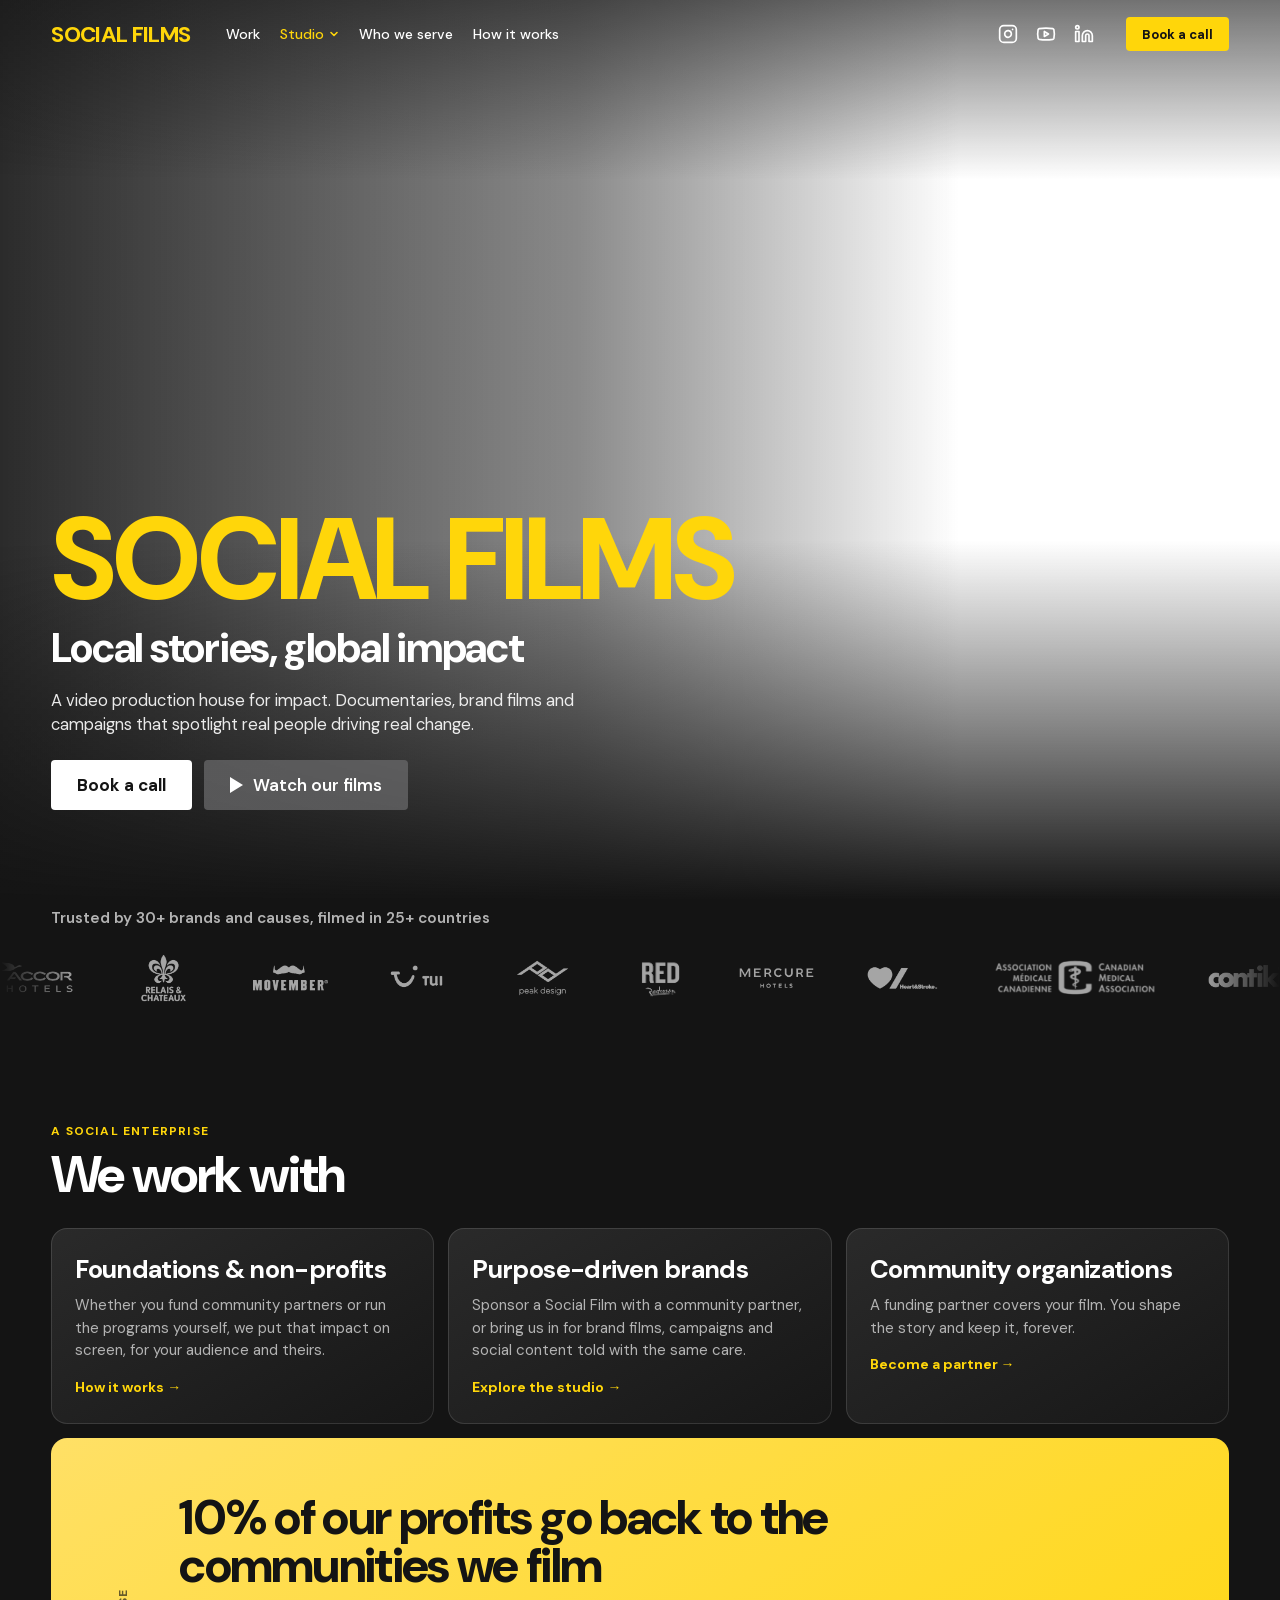
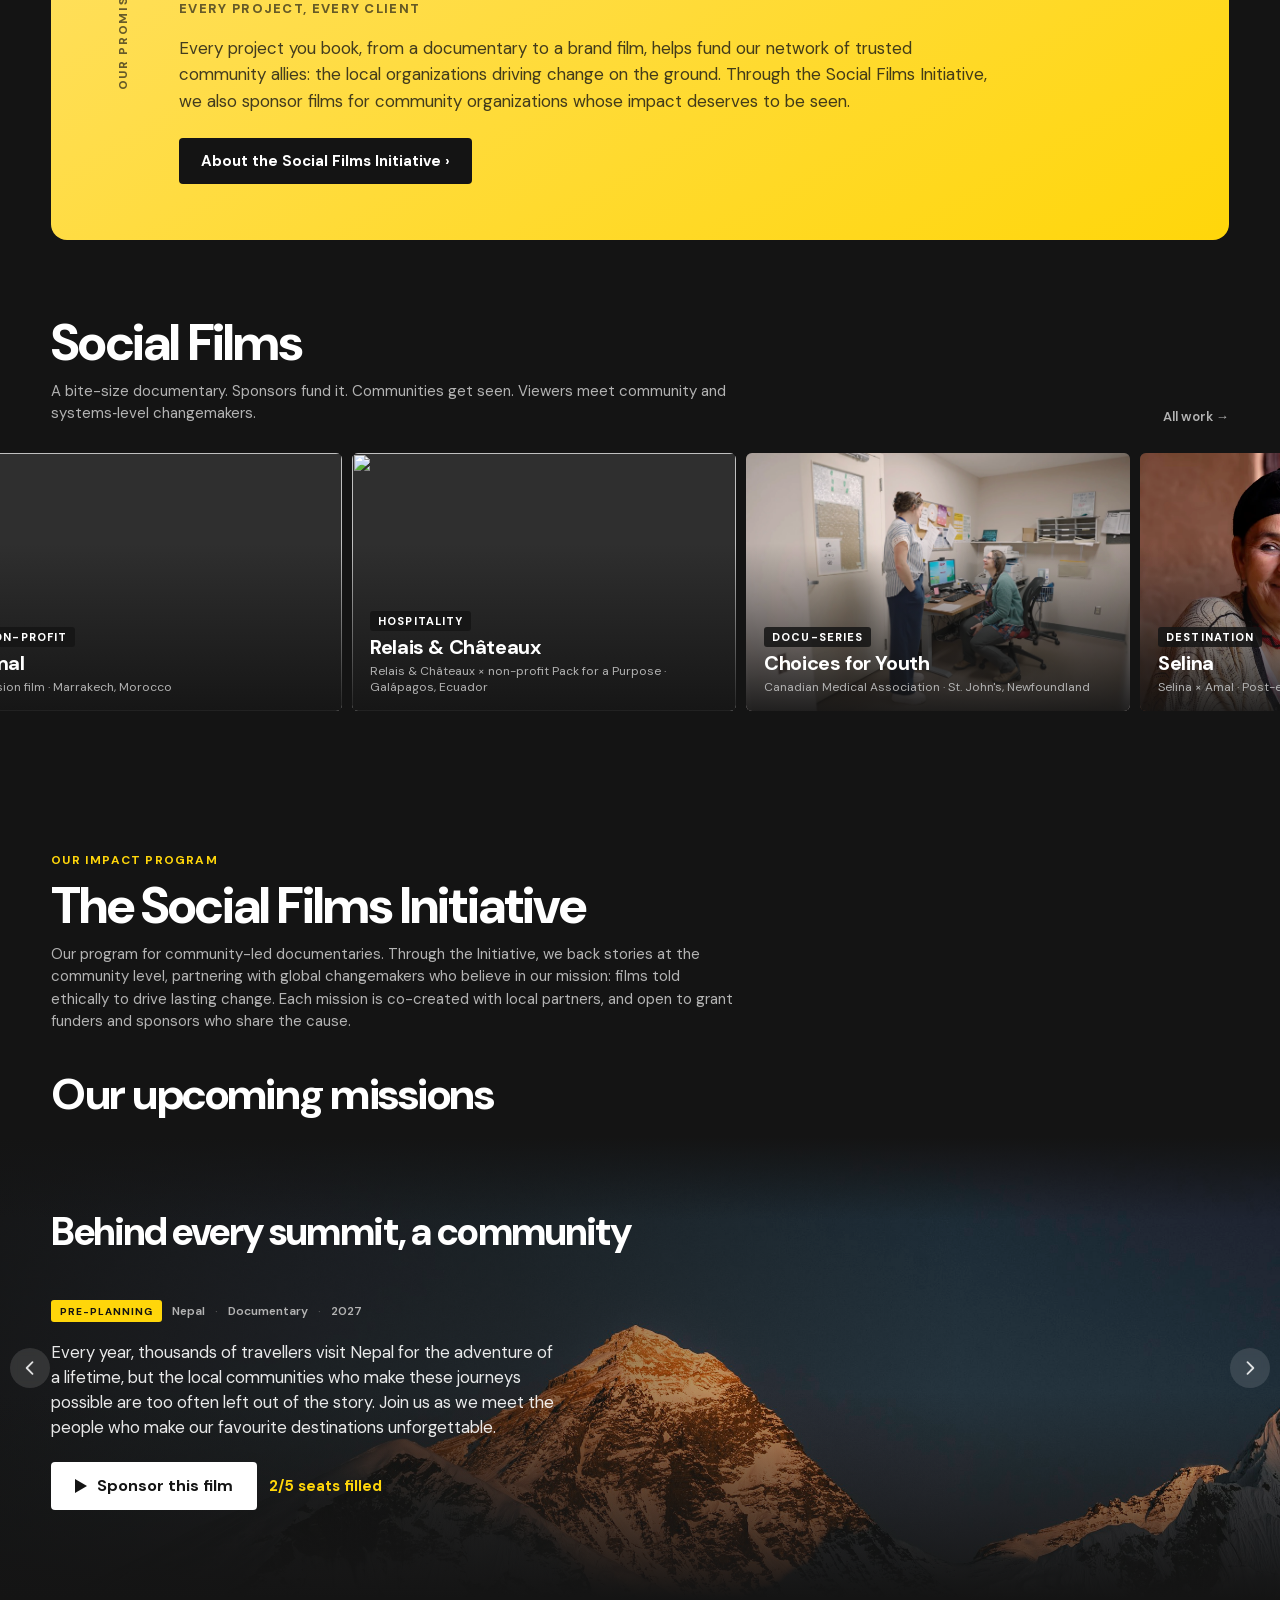
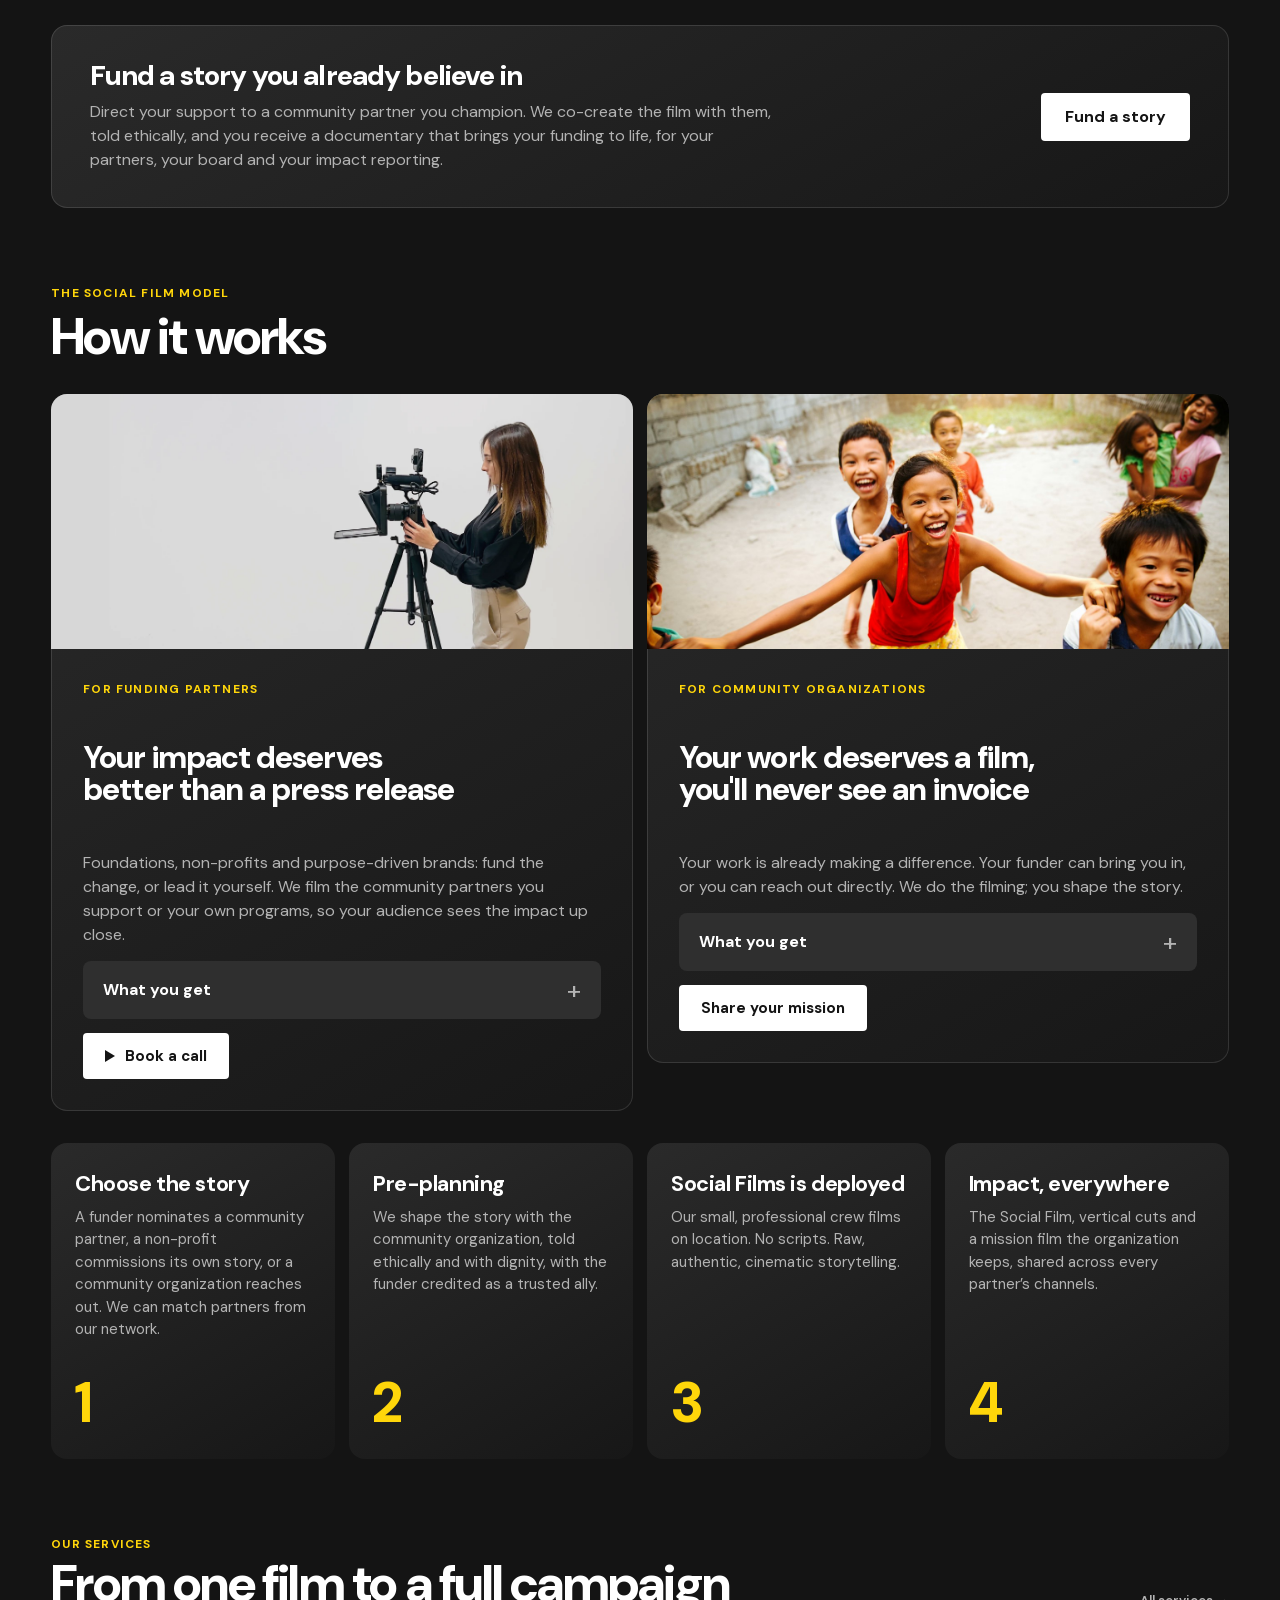
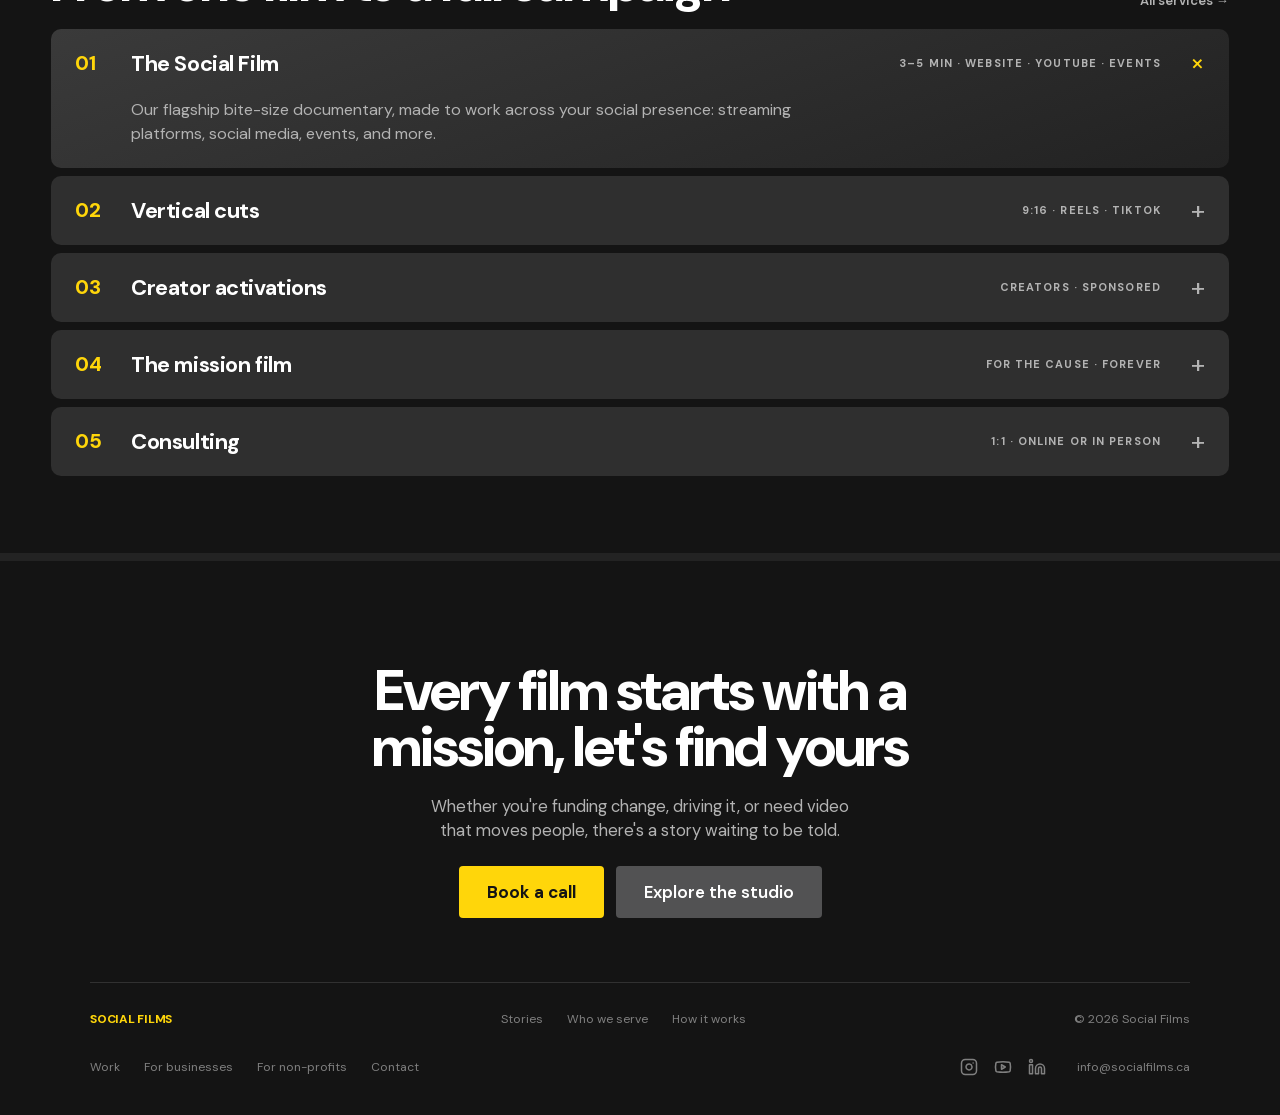
==== commit 064cdb1d: "Studio pages, Social Films Initiative missions carousel, film previews - Replace Services in the men" ====
--- a/social-films-website/index.html
+++ b/social-films-website/index.html
@@ -10,7 +10,7 @@
 <meta name="theme-color" content="#141414">
 <link rel="preload" href="assets/fonts/dm-sans-latin.woff2" as="font" type="font/woff2" crossorigin>
 <link rel="preconnect" href="https://player.vimeo.com">
-<link rel="stylesheet" href="home.css?v=57">
+<link rel="stylesheet" href="home.css?v=68">
 </head>
 <body>
 
@@ -26,7 +26,7 @@
     <div class="topbar-left">
       <a class="wordmark" href="index.html">SOCIAL FILMS</a>
       <nav class="topnav" id="site-menu" aria-label="Primary">
-        <a href="work.html">Work</a><a href="services.html">Services</a><a href="index.html#who">Who we serve</a><a href="index.html#how">How it works</a><a class="menu-book" href="https://calendly.com/socialfilms-ca/30min" target="_blank" rel="noopener">Book a call</a><div class="menu-social" aria-label="Social media"><a href="https://www.instagram.com/socialfilms.world/" target="_blank" rel="noopener" aria-label="Instagram" title="Instagram"><svg viewBox="0 0 24 24" width="20" height="20" fill="none" stroke="currentColor" stroke-width="2" stroke-linecap="round" stroke-linejoin="round" aria-hidden="true"><rect width="20" height="20" x="2" y="2" rx="5" ry="5"/><path d="M16 11.37A4 4 0 1 1 12.63 8 4 4 0 0 1 16 11.37z"/><line x1="17.5" x2="17.51" y1="6.5" y2="6.5"/></svg></a><a href="https://www.youtube.com/@socialfilms-world" target="_blank" rel="noopener" aria-label="YouTube" title="YouTube"><svg viewBox="0 0 24 24" width="20" height="20" fill="none" stroke="currentColor" stroke-width="2" stroke-linecap="round" stroke-linejoin="round" aria-hidden="true"><path d="M2.5 17a24.12 24.12 0 0 1 0-10 2 2 0 0 1 1.4-1.4 49.56 49.56 0 0 1 16.2 0A2 2 0 0 1 21.5 7a24.12 24.12 0 0 1 0 10 2 2 0 0 1-1.4 1.4 49.55 49.55 0 0 1-16.2 0A2 2 0 0 1 2.5 17"/><path d="m10 15 5-3-5-3z"/></svg></a><a href="https://www.linkedin.com/company/social-films-world/" target="_blank" rel="noopener" aria-label="LinkedIn" title="LinkedIn"><svg viewBox="0 0 24 24" width="20" height="20" fill="none" stroke="currentColor" stroke-width="2" stroke-linecap="round" stroke-linejoin="round" aria-hidden="true"><path d="M16 8a6 6 0 0 1 6 6v7h-4v-7a2 2 0 0 0-2-2 2 2 0 0 0-2 2v7h-4v-7a6 6 0 0 1 6-6z"/><rect width="4" height="12" x="2" y="9"/><circle cx="4" cy="4" r="2"/></svg></a></div>
+        <a href="work.html">Work</a><div class="nav-drop"><a class="nav-studio" href="studio.html" aria-haspopup="true">Studio<svg class="caret" width="10" height="10" viewBox="0 0 10 10" aria-hidden="true"><path d="M2 3.5 5 6.5 8 3.5" fill="none" stroke="currentColor" stroke-width="1.6" stroke-linecap="round" stroke-linejoin="round"/></svg></a><div class="nav-drop-menu"><a href="studio.html">For businesses</a><a href="services.html">For non-profits</a></div></div><a href="index.html#who">Who we serve</a><a href="index.html#how">How it works</a><a class="menu-book" href="https://calendly.com/socialfilms-ca/30min" target="_blank" rel="noopener">Book a call</a><div class="menu-social" aria-label="Social media"><a href="https://www.instagram.com/socialfilms.world/" target="_blank" rel="noopener" aria-label="Instagram" title="Instagram"><svg viewBox="0 0 24 24" width="20" height="20" fill="none" stroke="currentColor" stroke-width="2" stroke-linecap="round" stroke-linejoin="round" aria-hidden="true"><rect width="20" height="20" x="2" y="2" rx="5" ry="5"/><path d="M16 11.37A4 4 0 1 1 12.63 8 4 4 0 0 1 16 11.37z"/><line x1="17.5" x2="17.51" y1="6.5" y2="6.5"/></svg></a><a href="https://www.youtube.com/@socialfilms-world" target="_blank" rel="noopener" aria-label="YouTube" title="YouTube"><svg viewBox="0 0 24 24" width="20" height="20" fill="none" stroke="currentColor" stroke-width="2" stroke-linecap="round" stroke-linejoin="round" aria-hidden="true"><path d="M2.5 17a24.12 24.12 0 0 1 0-10 2 2 0 0 1 1.4-1.4 49.56 49.56 0 0 1 16.2 0A2 2 0 0 1 21.5 7a24.12 24.12 0 0 1 0 10 2 2 0 0 1-1.4 1.4 49.55 49.55 0 0 1-16.2 0A2 2 0 0 1 2.5 17"/><path d="m10 15 5-3-5-3z"/></svg></a><a href="https://www.linkedin.com/company/social-films-world/" target="_blank" rel="noopener" aria-label="LinkedIn" title="LinkedIn"><svg viewBox="0 0 24 24" width="20" height="20" fill="none" stroke="currentColor" stroke-width="2" stroke-linecap="round" stroke-linejoin="round" aria-hidden="true"><path d="M16 8a6 6 0 0 1 6 6v7h-4v-7a2 2 0 0 0-2-2 2 2 0 0 0-2 2v7h-4v-7a6 6 0 0 1 6-6z"/><rect width="4" height="12" x="2" y="9"/><circle cx="4" cy="4" r="2"/></svg></a></div>
       </nav>
     </div>
     <!-- Instagram, YouTube and LinkedIn icons from Lucide (lucide.dev), ISC licence --><nav class="social social--head" aria-label="Social media"><a href="https://www.instagram.com/socialfilms.world/" target="_blank" rel="noopener" aria-label="Instagram" title="Instagram"><svg viewBox="0 0 24 24" width="20" height="20" fill="none" stroke="currentColor" stroke-width="2" stroke-linecap="round" stroke-linejoin="round" aria-hidden="true"><rect width="20" height="20" x="2" y="2" rx="5" ry="5"/><path d="M16 11.37A4 4 0 1 1 12.63 8 4 4 0 0 1 16 11.37z"/><line x1="17.5" x2="17.51" y1="6.5" y2="6.5"/></svg></a><a href="https://www.youtube.com/@socialfilms-world" target="_blank" rel="noopener" aria-label="YouTube" title="YouTube"><svg viewBox="0 0 24 24" width="20" height="20" fill="none" stroke="currentColor" stroke-width="2" stroke-linecap="round" stroke-linejoin="round" aria-hidden="true"><path d="M2.5 17a24.12 24.12 0 0 1 0-10 2 2 0 0 1 1.4-1.4 49.56 49.56 0 0 1 16.2 0A2 2 0 0 1 21.5 7a24.12 24.12 0 0 1 0 10 2 2 0 0 1-1.4 1.4 49.55 49.55 0 0 1-16.2 0A2 2 0 0 1 2.5 17"/><path d="m10 15 5-3-5-3z"/></svg></a><a href="https://www.linkedin.com/company/social-films-world/" target="_blank" rel="noopener" aria-label="LinkedIn" title="LinkedIn"><svg viewBox="0 0 24 24" width="20" height="20" fill="none" stroke="currentColor" stroke-width="2" stroke-linecap="round" stroke-linejoin="round" aria-hidden="true"><path d="M16 8a6 6 0 0 1 6 6v7h-4v-7a2 2 0 0 0-2-2 2 2 0 0 0-2 2v7h-4v-7a6 6 0 0 1 6-6z"/><rect width="4" height="12" x="2" y="9"/><circle cx="4" cy="4" r="2"/></svg></a></nav>
@@ -133,10 +133,10 @@
         <p>Whether you fund community partners or run the programs yourself, we put that impact on screen, for your audience and theirs.</p>
         <span class="path-cta">How it works →</span>
       </a>
-      <a class="path" href="services.html">
+      <a class="path" href="studio.html">
         <div class="path-title">Purpose-driven brands</div>
         <p>Sponsor a Social Film with a community partner, or bring us in for brand films, campaigns and social content told with the same care.</p>
-        <span class="path-cta">Explore services →</span>
+        <span class="path-cta">Explore the studio →</span>
       </a>
       <a class="path" href="#nonprofits">
         <div class="path-title">Community organizations</div>
@@ -147,11 +147,13 @@
   </section>
 
   <section class="promise" aria-labelledby="promise-h">
-    <div class="promise-inner">
-      <div class="kicker promise-kicker">OUR PROMISE</div>
-      <h2 id="promise-h" class="promise-head"><span class="promise-num">10%</span><span class="promise-title">of our profits go back to the communities we film</span></h2>
-      <div class="promise-copy">
-        <p>Every project you book, from a documentary to a brand film, helps fund our network of trusted community allies: the local organizations driving change on the ground.</p><p>Through <a class="promise-link" href="#film">the Social Films Initiative</a>, we also sponsor films for community organizations whose impact deserves to be seen.</p>
+    <div class="promise-card">
+      <div class="promise-rail">OUR PROMISE</div>
+      <div>
+        <h2 id="promise-h">10% of our profits go back to the communities we film</h2>
+        <div class="promise-sub">Every project, every client</div>
+        <p>Every project you book, from a documentary to a brand film, helps fund our network of trusted community allies: the local organizations driving change on the ground. Through the Social Films Initiative, we also sponsor films for community organizations whose impact deserves to be seen.</p>
+        <a class="promise-btn" href="#film">About the Social Films Initiative ›</a>
       </div>
     </div>
   </section>
@@ -197,20 +199,48 @@
   </section>
 
   <section id="film" class="missions" aria-labelledby="missions-h">
-    <div class="row-head"><div class="row-intro"><div class="kicker kicker--yellow">THE SOCIAL FILMS INITIATIVE</div><h2 id="missions-h" class="h-lg">Our upcoming missions</h2><p class="row-sub">Our program for community-led documentaries. Through the Initiative, we back stories at the community level, partnering with global changemakers who believe in our mission: films told ethically and shared widely to drive lasting change. Each mission is co-created with local partners, and open to grant funders and sponsors who share the cause.</p></div></div>
-    <div class="featured">
-      <img src="assets/home/nepal-everest.jpg" alt="Mount Everest lit by golden sunrise light, Nepal" loading="lazy">
-      <div class="shade-x"></div>
-      <div class="shade-y"></div>
-      <div class="featured-copy">
-        <div class="meta"><span class="tag">PRE-PLANNING</span><span>Nepal</span><span class="dot" aria-hidden="true">·</span><span>Documentary</span><span class="dot" aria-hidden="true">·</span><span>2027</span></div>
-        <h3 class="h-xl">Behind every summit, a community</h3>
-        <p class="lede">Every year, thousands of travellers visit Nepal for the adventure of a lifetime, but the local communities who make these journeys possible are too often left out of the story. Join us as we meet the people who make our favourite destinations unforgettable.</p>
-        <div class="actions">
-          <a class="btn btn--md btn-white" href="#contact"><span class="tri" aria-hidden="true"></span>Sponsor this film</a>
-          <span class="seats">2/5 seats filled</span>
+    <div class="row-head"><div class="row-intro"><div class="kicker kicker--yellow">OUR IMPACT PROGRAM</div><h2 id="missions-h" class="h-lg">The Social Films Initiative</h2><p class="row-sub">Our program for community-led documentaries. Through the Initiative, we back stories at the community level, partnering with global changemakers who believe in our mission: films told ethically to drive lasting change. Each mission is co-created with local partners, and open to grant funders and sponsors who share the cause.</p></div></div>
+    <h3 class="missions-sub">Our upcoming missions</h3>
+    <div class="mission-carousel" aria-roledescription="carousel" aria-label="Upcoming missions">
+    <div class="mc-track">
+      <div class="featured mc-slide" role="group" aria-roledescription="slide" aria-label="1 of 2">
+        <img src="assets/home/nepal-everest.jpg" alt="Mount Everest lit by golden sunrise light, Nepal" loading="lazy">
+        <div class="shade-x"></div>
+        <div class="shade-y"></div>
+        <div class="featured-copy">
+          <h3 class="h-xl">Behind every summit, a community</h3>
+          <div class="meta"><span class="tag">PRE-PLANNING</span><span>Nepal</span><span class="dot" aria-hidden="true">·</span><span>Documentary</span><span class="dot" aria-hidden="true">·</span><span>2027</span></div>
+          <p class="lede">Every year, thousands of travellers visit Nepal for the adventure of a lifetime, but the local communities who make these journeys possible are too often left out of the story. Join us as we meet the people who make our favourite destinations unforgettable.</p>
+          <div class="actions">
+            <a class="btn btn--md btn-white" href="#contact"><span class="tri" aria-hidden="true"></span>Sponsor this film</a>
+            <span class="seats">2/5 seats filled</span>
+          </div>
         </div>
       </div>
+      <div class="featured mc-slide" role="group" aria-roledescription="slide" aria-label="2 of 2">
+        <img src="assets/home/black-mambas-rhinos.jpg" alt="A white rhino and her calf walking through the bush, South Africa" loading="lazy">
+        <div class="shade-x"></div>
+        <div class="shade-y"></div>
+        <div class="featured-copy">
+          <h3 class="h-xl">The guardians of the wild</h3>
+          <div class="meta"><span class="tag">PRE-PLANNING</span><span>South Africa</span><span class="dot" aria-hidden="true">·</span><span>Documentary</span><span class="dot" aria-hidden="true">·</span><span>2027</span></div>
+          <p class="lede">Meet the anti-poaching rangers on the front line in South Africa: people from local communities who patrol the bush every day to protect rhinos, and teach the next generation why wildlife is worth protecting.</p>
+          <div class="actions">
+            <a class="btn btn--md btn-white" href="#contact"><span class="tri" aria-hidden="true"></span>Sponsor this film</a>
+            <span class="seats">1/5 seats filled</span>
+          </div>
+        </div>
+      </div>
+    </div>
+    <button class="mc-arrow mc-prev" type="button" aria-label="Previous mission"><svg width="20" height="20" viewBox="0 0 24 24" aria-hidden="true"><path d="M15 5l-7 7 7 7" fill="none" stroke="currentColor" stroke-width="2.2" stroke-linecap="round" stroke-linejoin="round"/></svg></button>
+    <button class="mc-arrow mc-next" type="button" aria-label="Next mission"><svg width="20" height="20" viewBox="0 0 24 24" aria-hidden="true"><path d="M9 5l7 7-7 7" fill="none" stroke="currentColor" stroke-width="2.2" stroke-linecap="round" stroke-linejoin="round"/></svg></button>
+    </div>
+    <div class="nominate">
+      <div class="nominate-copy">
+        <h3 class="nominate-title">Fund a story you already believe in</h3>
+        <p>Direct your support to a community partner you champion. We co-create the film with them, told ethically, and you receive a documentary that brings your funding to life, for your partners, your board and your impact reporting.</p>
+      </div>
+      <a class="btn btn--md btn-white" href="https://calendly.com/socialfilms-ca/30min" target="_blank" rel="noopener">Fund a story</a>
     </div>
   </section>
 
@@ -274,7 +304,6 @@
       <details><summary><span class="deliv-num">04</span><span class="deliv-title">The mission film</span><span class="deliv-tag">FOR THE CAUSE · FOREVER</span><span class="pm" aria-hidden="true">+</span></summary><p>A dedicated film the organization keeps, built to grow awareness and power its fundraising.</p></details>
       <details><summary><span class="deliv-num">05</span><span class="deliv-title">Consulting</span><span class="deliv-tag">1:1 · ONLINE OR IN PERSON</span><span class="pm" aria-hidden="true">+</span></summary><p>Film production, editing and digital strategy training for individuals and organizations.</p></details>
     </div>
-    <div class="deliv-cta"><a class="btn btn--md btn-white" href="services.html">Explore services</a></div>
   </section>
 
 </main>
@@ -286,7 +315,7 @@
       <p>Whether you're funding change, driving it, or need video that moves people, there's a story waiting to be told.</p>
       <div class="actions">
         <a class="btn btn--lg btn-yellow" href="https://calendly.com/socialfilms-ca/30min" target="_blank" rel="noopener">Book a call</a>
-        <a class="btn btn--lg btn-grey" href="services.html">Explore services</a>
+        <a class="btn btn--lg btn-grey" href="studio.html">Explore the studio</a>
       </div>
     </div>
     <footer class="foot">
@@ -294,7 +323,7 @@
       <nav aria-label="Footer"><a href="#stories">Stories</a><a href="index.html#who">Who we serve</a><a href="#how">How it works</a></nav>
       <span>© 2026 Social Films</span>
       <div class="foot-pages">
-        <nav aria-label="Site"><a href="work.html">Work</a><a href="services.html">Services</a><a href="contact.html">Contact</a></nav>
+        <nav aria-label="Site"><a href="work.html">Work</a><a href="studio.html">For businesses</a><a href="services.html">For non-profits</a><a href="contact.html">Contact</a></nav>
         <nav aria-label="Social"><span class="social social--foot"><a href="https://www.instagram.com/socialfilms.world/" target="_blank" rel="noopener" aria-label="Instagram" title="Instagram"><svg viewBox="0 0 24 24" width="20" height="20" fill="none" stroke="currentColor" stroke-width="2" stroke-linecap="round" stroke-linejoin="round" aria-hidden="true"><rect width="20" height="20" x="2" y="2" rx="5" ry="5"/><path d="M16 11.37A4 4 0 1 1 12.63 8 4 4 0 0 1 16 11.37z"/><line x1="17.5" x2="17.51" y1="6.5" y2="6.5"/></svg></a><a href="https://www.youtube.com/@socialfilms-world" target="_blank" rel="noopener" aria-label="YouTube" title="YouTube"><svg viewBox="0 0 24 24" width="20" height="20" fill="none" stroke="currentColor" stroke-width="2" stroke-linecap="round" stroke-linejoin="round" aria-hidden="true"><path d="M2.5 17a24.12 24.12 0 0 1 0-10 2 2 0 0 1 1.4-1.4 49.56 49.56 0 0 1 16.2 0A2 2 0 0 1 21.5 7a24.12 24.12 0 0 1 0 10 2 2 0 0 1-1.4 1.4 49.55 49.55 0 0 1-16.2 0A2 2 0 0 1 2.5 17"/><path d="m10 15 5-3-5-3z"/></svg></a><a href="https://www.linkedin.com/company/social-films-world/" target="_blank" rel="noopener" aria-label="LinkedIn" title="LinkedIn"><svg viewBox="0 0 24 24" width="20" height="20" fill="none" stroke="currentColor" stroke-width="2" stroke-linecap="round" stroke-linejoin="round" aria-hidden="true"><path d="M16 8a6 6 0 0 1 6 6v7h-4v-7a2 2 0 0 0-2-2 2 2 0 0 0-2 2v7h-4v-7a6 6 0 0 1 6-6z"/><rect width="4" height="12" x="2" y="9"/><circle cx="4" cy="4" r="2"/></svg></a></span><a href="mailto:info@socialfilms.ca">info@socialfilms.ca</a></nav>
       </div>
     </footer>
@@ -305,7 +334,7 @@
   <button class="player-close" type="button" aria-label="Close video">×</button>
   <div class="player-frame"></div>
 </dialog>
-<script src="home.js?v=8"></script>
+<script src="home.js?v=9"></script>
 
 </body>
 </html>
--- a/social-films-website/home.css
+++ b/social-films-website/home.css
@@ -652,3 +652,83 @@
 }
 .deliverables .row-head { align-items: flex-end; }
 .deliv-cta { padding: 8px var(--gutter) 0; }
+/* Studio link in the menu is yellow */
+#site-menu a.nav-studio, #site-menu a.nav-studio:hover { color: var(--yellow); }
+
+/* ── Studio dropdown in the menu: For brands / For non-profits ── */
+.nav-drop { position: relative; display: flex; align-items: center; }
+.nav-drop > a.nav-studio { display: inline-flex; align-items: center; gap: 5px; color: var(--yellow); }
+.nav-drop > a.nav-studio:hover { color: var(--yellow); }
+.nav-drop .caret { transition: transform .2s ease; }
+.nav-drop.is-active > a.nav-studio { font-weight: 700; }
+.nav-drop-menu { position: absolute; top: 100%; left: -14px; z-index: 40; min-width: 190px; padding: 14px 0 0; display: none; }
+.nav-drop-menu::before { content: ""; position: absolute; inset: 10px 0 0; background: #1E1E1E; border-radius: 10px; box-shadow: 0 18px 40px rgba(0,0,0,.5), inset 0 0 0 1px rgba(255,255,255,.08); }
+.nav-drop-menu a { position: relative; display: block; padding: 10px 16px; font-size: 14px; font-weight: 500; color: var(--ink); white-space: nowrap; }
+.nav-drop-menu a:first-child { margin-top: 6px; } .nav-drop-menu a:last-child { margin-bottom: 6px; }
+.nav-drop-menu a:hover, .nav-drop-menu a[aria-current="page"] { color: var(--yellow); }
+.nav-drop:hover .nav-drop-menu, .nav-drop:focus-within .nav-drop-menu { display: block; }
+.nav-drop:hover .caret, .nav-drop:focus-within .caret { transform: rotate(180deg); }
+@media (max-width: 900px) {
+  .nav-drop { display: block; }
+  .nav-drop .caret { display: none; }
+  .nav-drop-menu, .nav-drop:hover .nav-drop-menu { display: block; position: static; min-width: 0; padding: 0; }
+  .nav-drop-menu::before { display: none; }
+  .nav-drop-menu a:first-child, .nav-drop-menu a:last-child { margin: 0; }
+  #site-menu .nav-drop-menu a { padding: 0 0 0 18px; min-height: 46px; font-size: 16px; font-weight: 500; color: rgba(255,255,255,.85); }
+  #site-menu .nav-drop-menu a[aria-current="page"] { color: var(--yellow); box-shadow: none; }
+}
+
+@media (max-width: 900px) { .nav-drop > a.nav-studio { display: flex; width: 100%; } }
+
+/* ── Our promise: same yellow card style as the Studio pages' flagship card ── */
+.promise-card { display: grid; grid-template-columns: auto 1fr; gap: 48px; align-items: center; padding: clamp(32px,5vw,56px) clamp(28px,5vw,64px); border-radius: 16px; background: linear-gradient(150deg,#FFE066 0%,#FFD60A 100%); color: #141414; }
+.promise-rail { font-size: 12px; font-weight: 800; letter-spacing: .14em; color: rgba(20,20,20,.65); writing-mode: vertical-rl; transform: rotate(180deg); }
+.promise-card h2 { margin: 0 0 10px; font-size: clamp(30px,4vw,48px); font-weight: 800; line-height: 1; letter-spacing: -.035em; color: #141414; max-width: 22ch; }
+.promise-sub { margin: 0 0 18px; font-size: 13px; font-weight: 800; letter-spacing: .1em; text-transform: uppercase; color: rgba(20,20,20,.65); }
+.promise-card p { margin: 0 0 24px; font-size: 17px; line-height: 1.55; color: rgba(20,20,20,.8); max-width: 68ch; }
+.promise-btn { display: inline-flex; align-items: center; height: 46px; padding: 0 22px; border-radius: 4px; background: #141414; color: #fff; font-size: 15px; font-weight: 700; }
+.promise-btn:hover { background: #2A2A2A; color: #fff; }
+@media (max-width: 760px) { .promise-card { grid-template-columns: 1fr; gap: 16px; } .promise-rail { writing-mode: horizontal-tb; transform: none; } }
+
+/* Studio dropdown: current page shown in yellow text only (no underline) */
+.nav-drop-menu a[aria-current="page"], #site-menu .nav-drop-menu a[aria-current="page"] { box-shadow: none !important; padding-bottom: 10px; color: var(--yellow); font-weight: 600; }
+@media (max-width: 900px) { #site-menu .nav-drop-menu a[aria-current="page"] { padding-bottom: 0; } }
+
+/* ── Social Films Initiative: invitation to put forward a community ── */
+.nominate { margin: 6px var(--gutter) 0; display: flex; align-items: center; justify-content: space-between; gap: 20px 40px; padding: clamp(24px, 3vw, 36px) clamp(24px, 3vw, 40px); border-radius: 16px; background: var(--card-grad); box-shadow: inset 0 0 0 1px var(--line); }
+.nominate-copy { display: grid; gap: 8px; max-width: 62ch; }
+.nominate-title { margin: 0; font-size: clamp(22px, 2.2vw, 30px); font-weight: 800; line-height: 1.1; letter-spacing: -.03em; }
+.nominate p { margin: 0; font-size: 16px; line-height: 1.5; color: var(--muted); }
+.nominate .btn { flex: none; }
+@media (max-width: 760px) { .nominate { flex-direction: column; align-items: flex-start; } }
+
+/* Social Films Initiative: section title leads; mission title sits a step below it */
+.missions-sub { margin: 8px var(--gutter) 0; font-size: clamp(20px,1.8vw,26px); font-weight: 700; letter-spacing: -.02em; }
+.missions .featured .h-xl { font-size: clamp(26px, 3vw, 42px); line-height: 1; }
+/* Heading steps in the Initiative section: section title > "Our upcoming missions" > mission title */
+.missions-sub { font-size: clamp(28px, 3.4vw, 46px); font-weight: 800; line-height: 1; letter-spacing: -.035em; margin-top: 20px; }
+.missions .featured .h-xl { font-size: clamp(24px, 2.6vw, 36px); }
+
+/* ── Upcoming missions carousel: slides every 20 seconds, small see-through arrows ── */
+.mission-carousel { position: relative; overflow: hidden; }
+.mc-track { display: flex; transition: transform .8s cubic-bezier(.4,0,.2,1); }
+.mc-track > .mc-slide { flex: 0 0 100%; min-width: 0; }
+.featured--noimg { background: linear-gradient(120deg, #2B2117 0%, #18140F 55%, #141414 100%); }
+.mc-arrow { position: absolute; top: 50%; z-index: 3; transform: translateY(-50%); display: grid; place-items: center; width: 40px; height: 40px; padding: 0; border: 0; border-radius: 50%; background: rgba(255,255,255,.12); color: rgba(255,255,255,.85); cursor: pointer; backdrop-filter: blur(4px); -webkit-backdrop-filter: blur(4px); transition: background .2s ease, color .2s ease; }
+.mc-arrow:hover, .mc-arrow:focus-visible { background: rgba(255,255,255,.28); color: #fff; }
+.mc-prev { left: 10px; } .mc-next { right: 10px; }
+@media (max-width: 760px) { .mc-arrow { width: 34px; height: 34px; top: 36%; } .mc-prev { left: 6px; } .mc-next { right: 6px; } }
+@media (prefers-reduced-motion: reduce) { .mc-track { transition: none; } }
+/* Phones: arrows sit together at the top right, clear of the text */
+@media (max-width: 760px) {
+  .mc-arrow { top: 6px; transform: none; width: 34px; height: 34px; }
+  .mc-prev { left: auto; right: calc(var(--gutter) + 42px); }
+  .mc-next { right: var(--gutter); }
+  .mission-carousel .featured-copy { padding-top: 52px; }
+}
+/* Mission cards: title on top (a little larger), details line underneath */
+.mission-carousel .featured .h-xl { font-size: clamp(26px, 3vw, 40px); }
+.mission-carousel .featured-copy .meta { margin-top: -8px; font-size: 12px; }
+.mission-carousel .featured-copy .meta .tag { font-size: 10px; }
+.mc-partner { color: var(--ink); text-decoration: underline; text-underline-offset: 3px; }
+.mc-partner:hover { color: var(--yellow); }
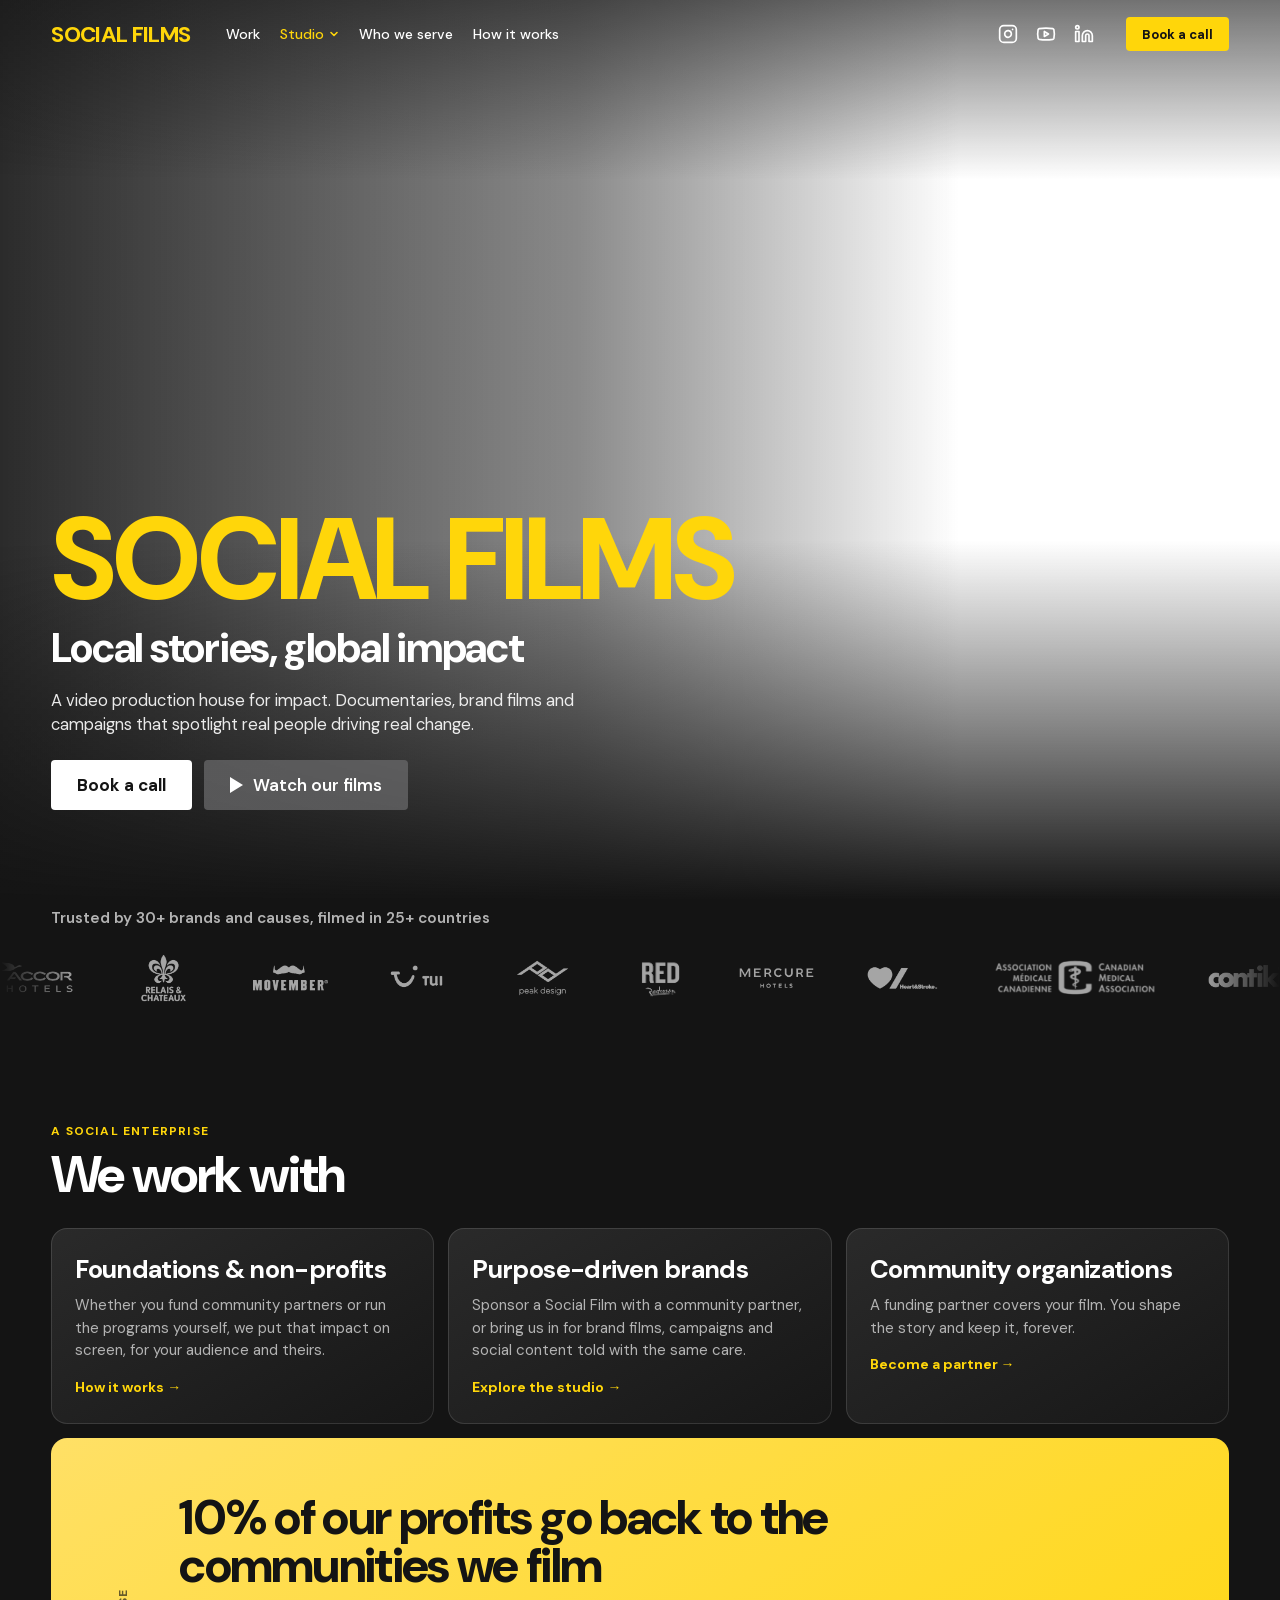
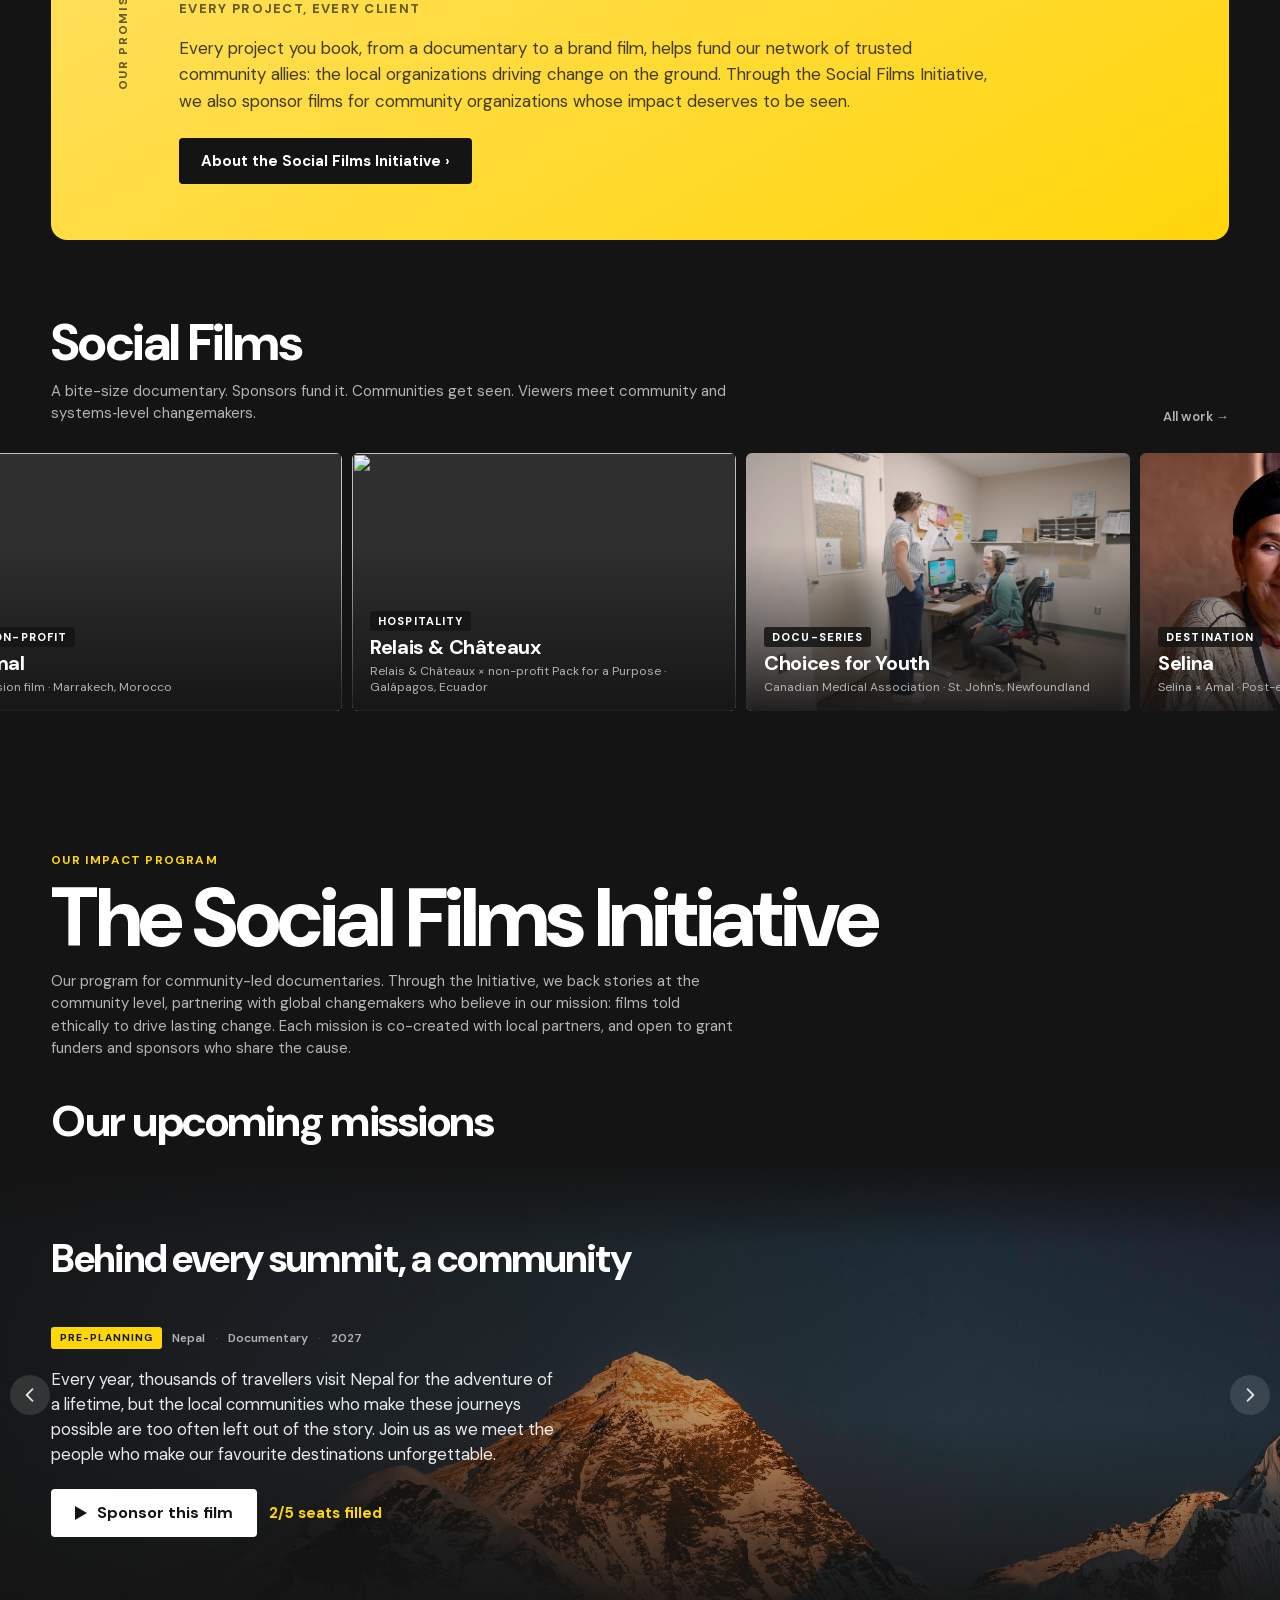
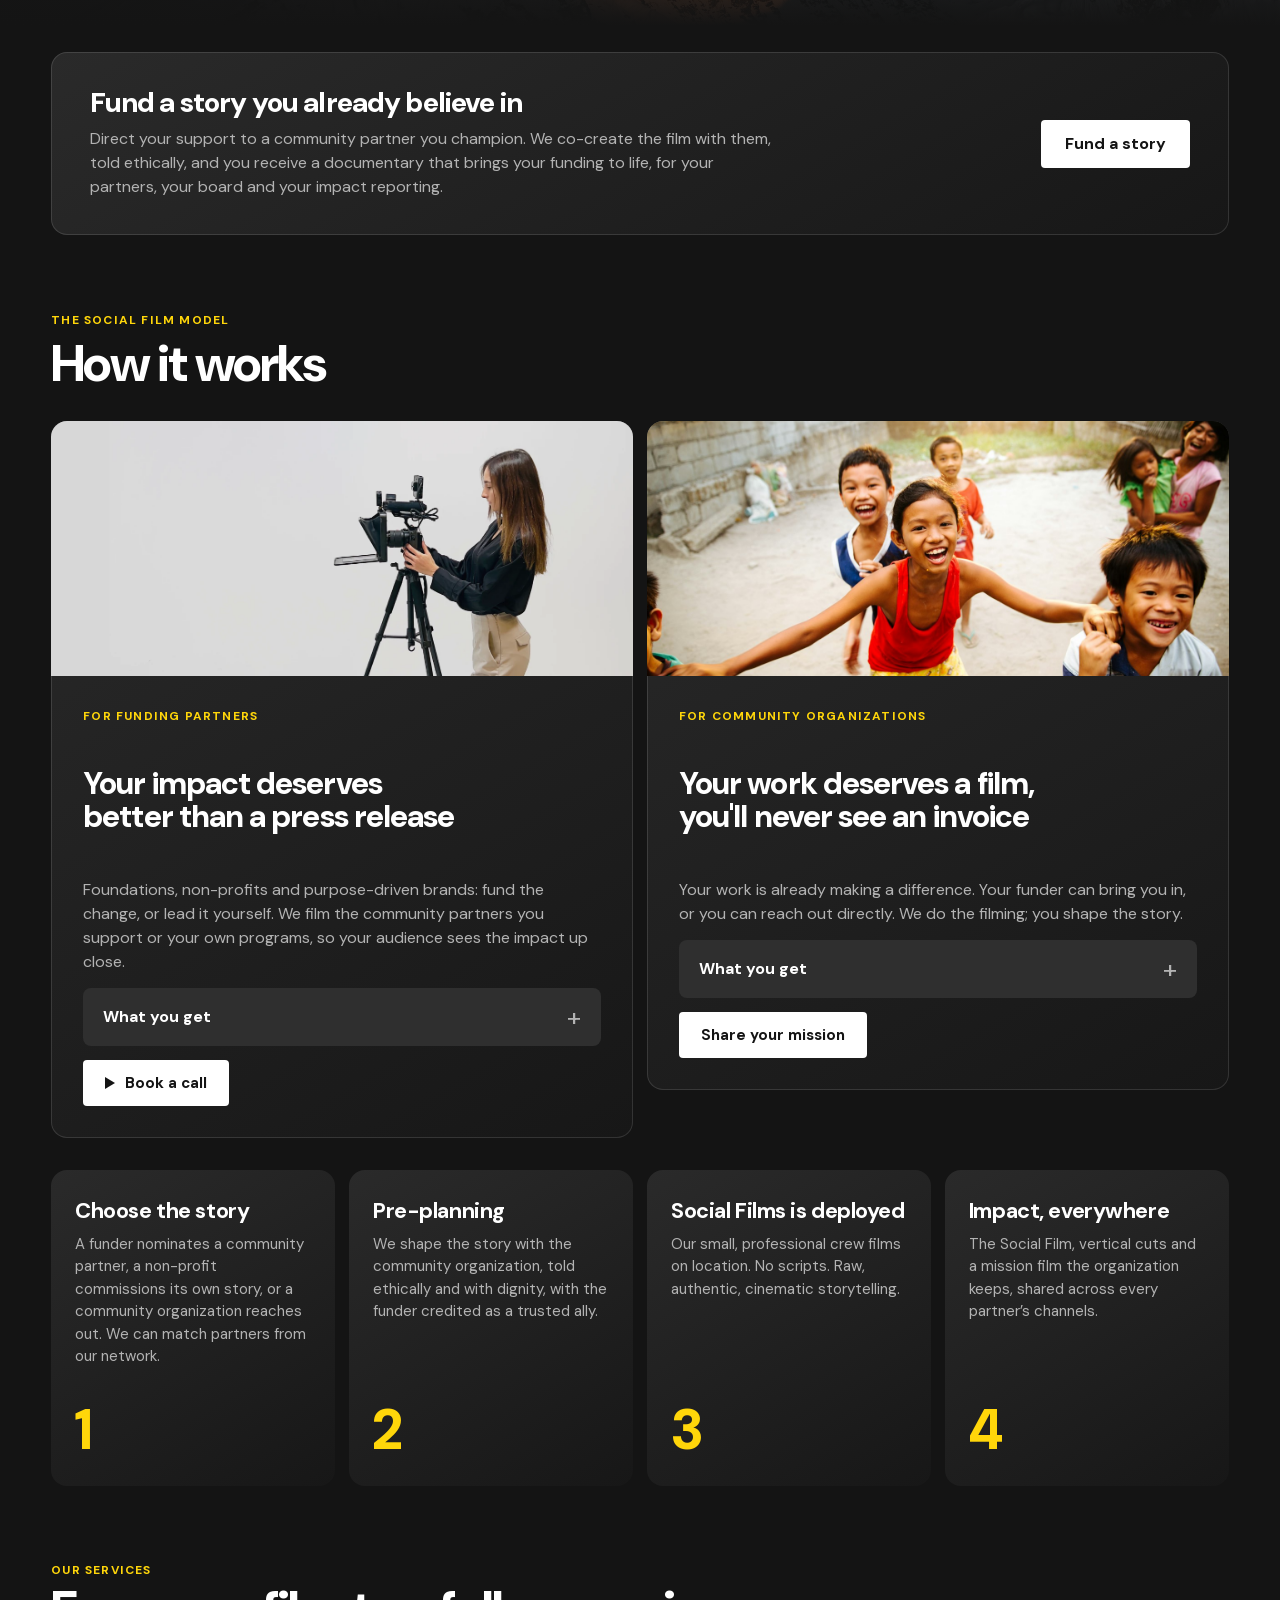
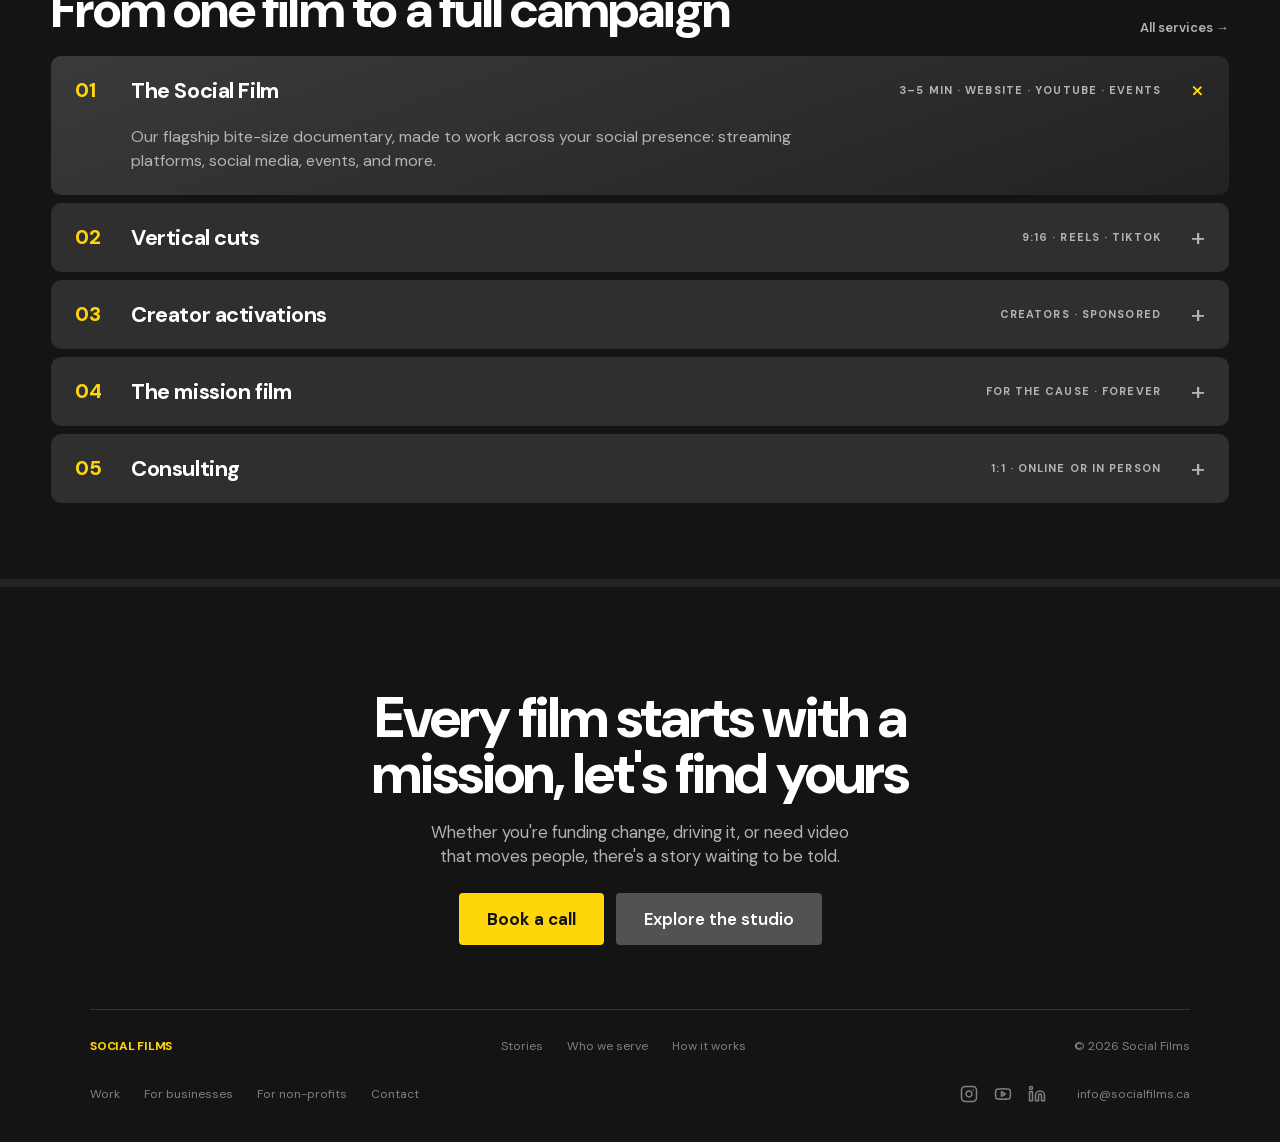
==== commit bb97aca7: "Home: larger Social Films Initiative title Co-Authored-By: Claude Opus 5.5 <noreply@anthropic.com>" ====
--- a/social-films-website/index.html
+++ b/social-films-website/index.html
@@ -10,7 +10,7 @@
 <meta name="theme-color" content="#141414">
 <link rel="preload" href="assets/fonts/dm-sans-latin.woff2" as="font" type="font/woff2" crossorigin>
 <link rel="preconnect" href="https://player.vimeo.com">
-<link rel="stylesheet" href="home.css?v=68">
+<link rel="stylesheet" href="home.css?v=69">
 </head>
 <body>
 
--- a/social-films-website/home.css
+++ b/social-films-website/home.css
@@ -732,3 +732,6 @@
 .mission-carousel .featured-copy .meta .tag { font-size: 10px; }
 .mc-partner { color: var(--ink); text-decoration: underline; text-underline-offset: 3px; }
 .mc-partner:hover { color: var(--yellow); }
+
+/* The Social Films Initiative: the big title of its section */
+#missions-h { font-size: clamp(44px, 6.4vw, 96px); line-height: .95; letter-spacing: -.045em; }
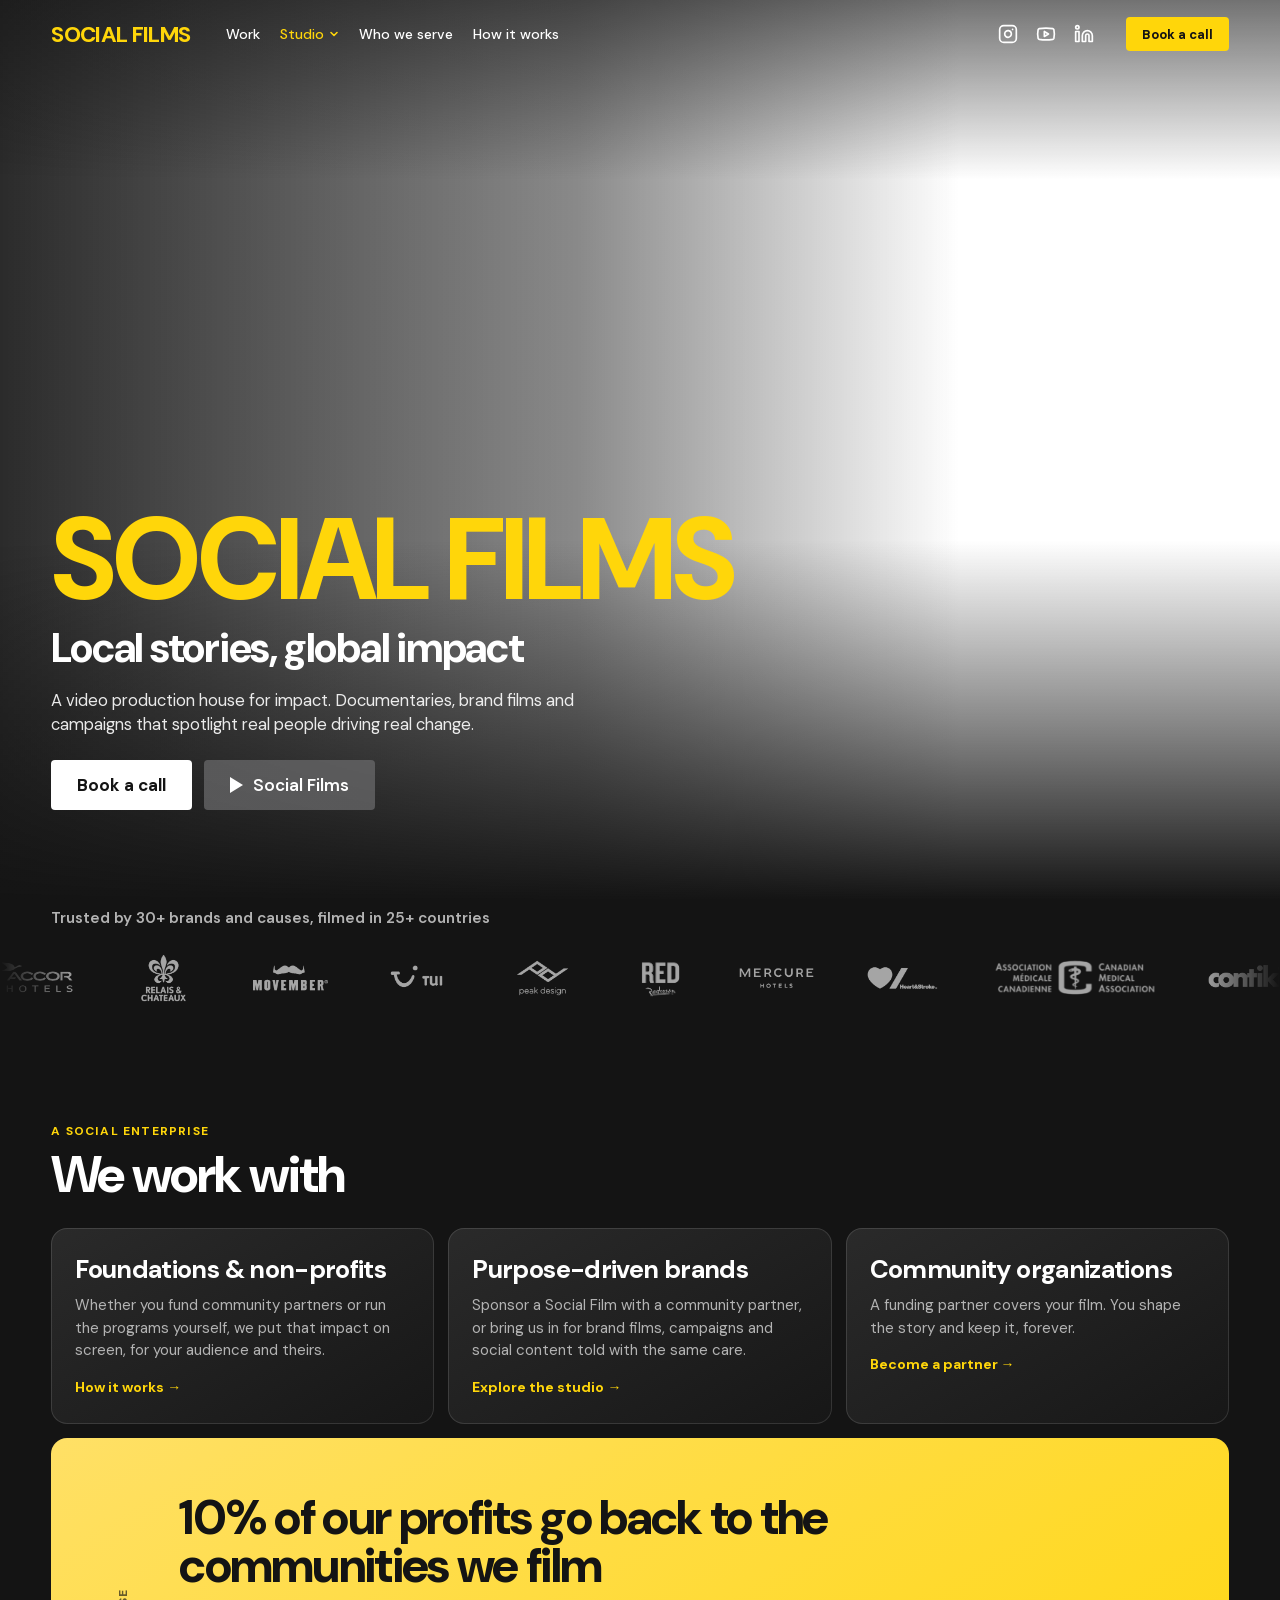
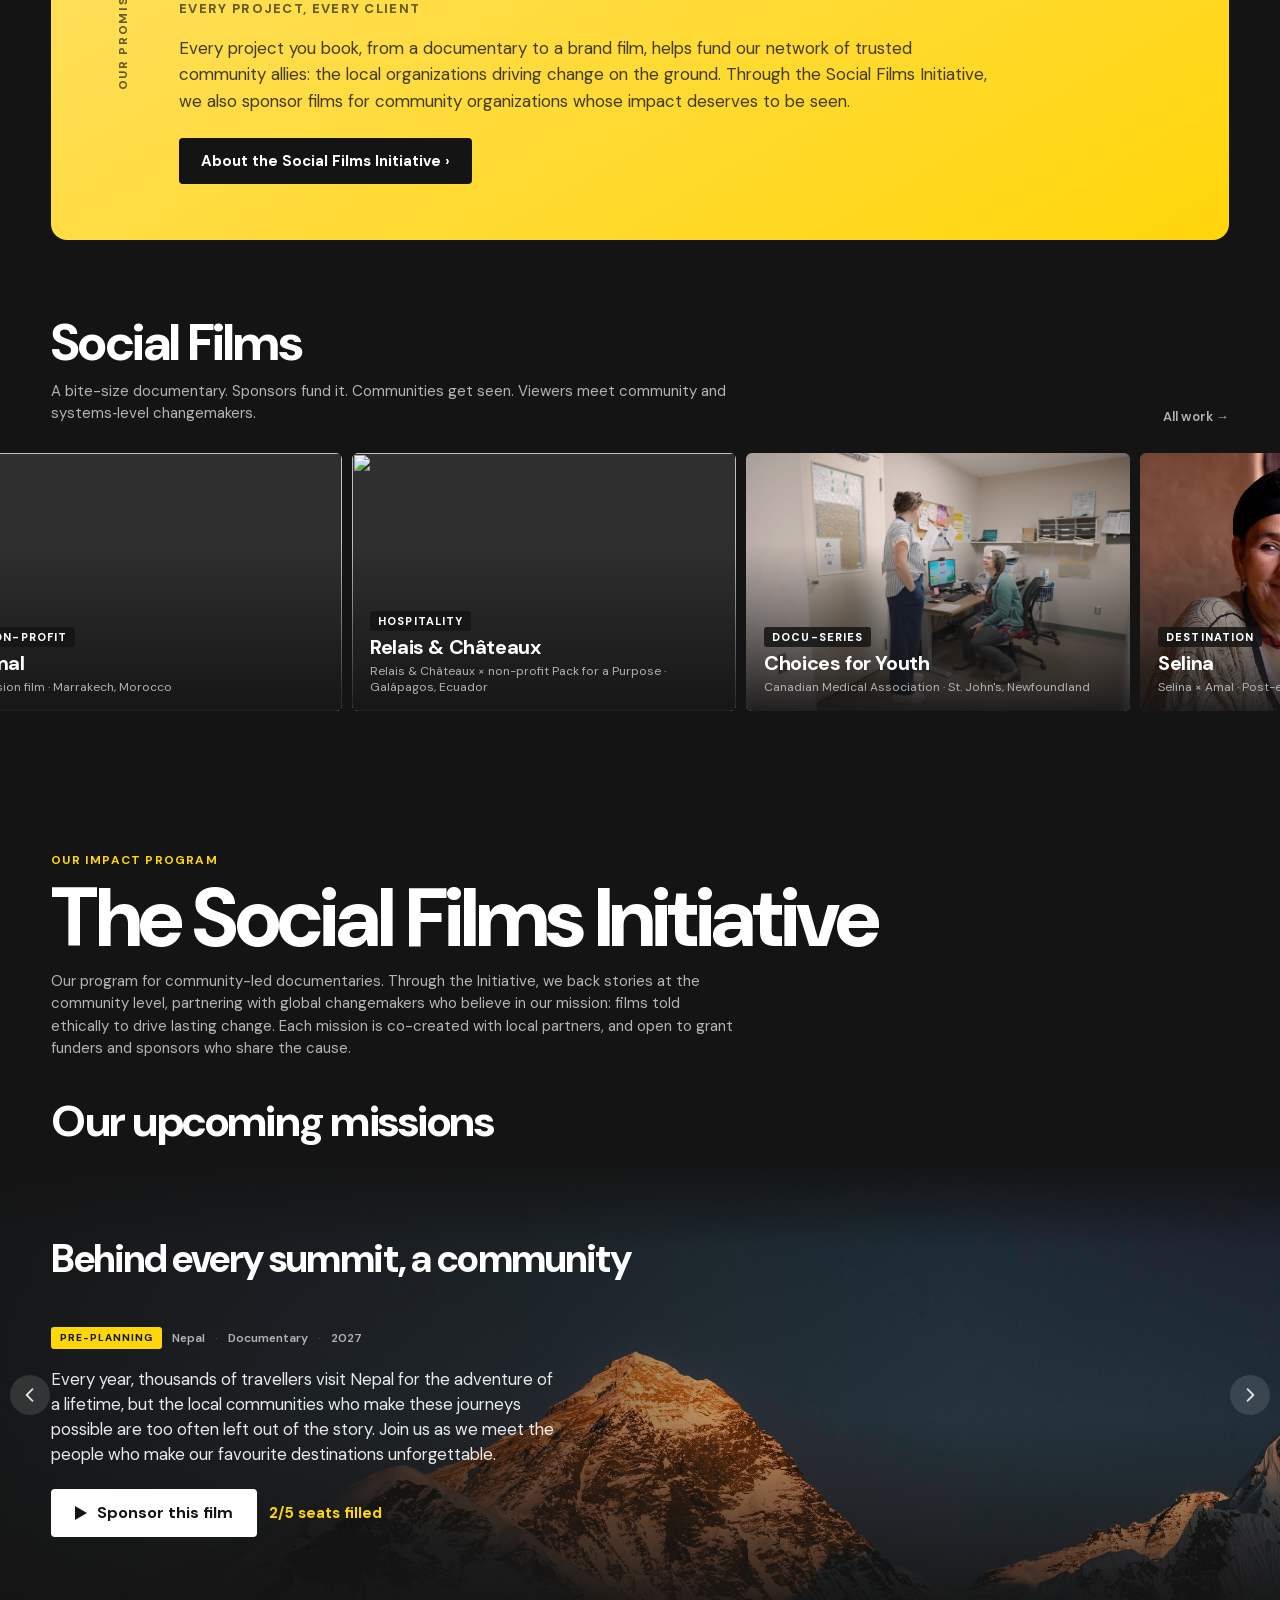
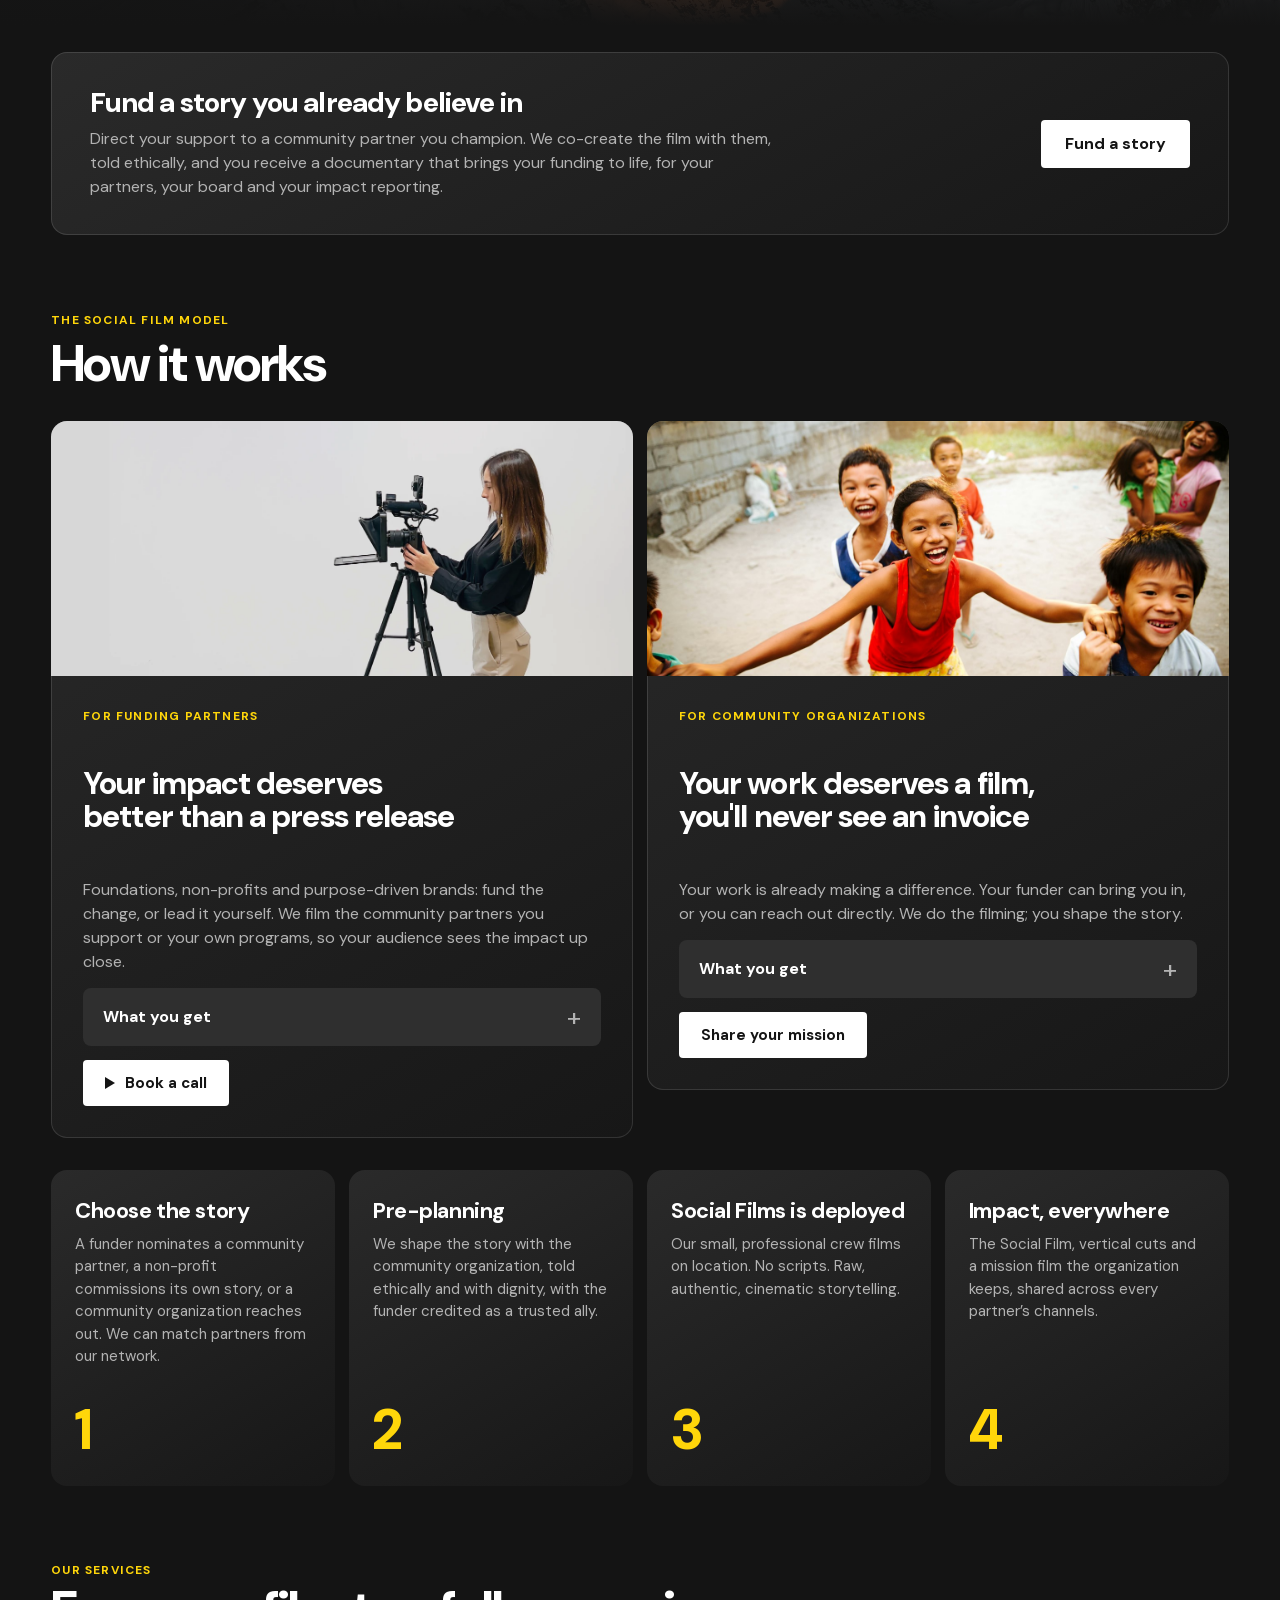
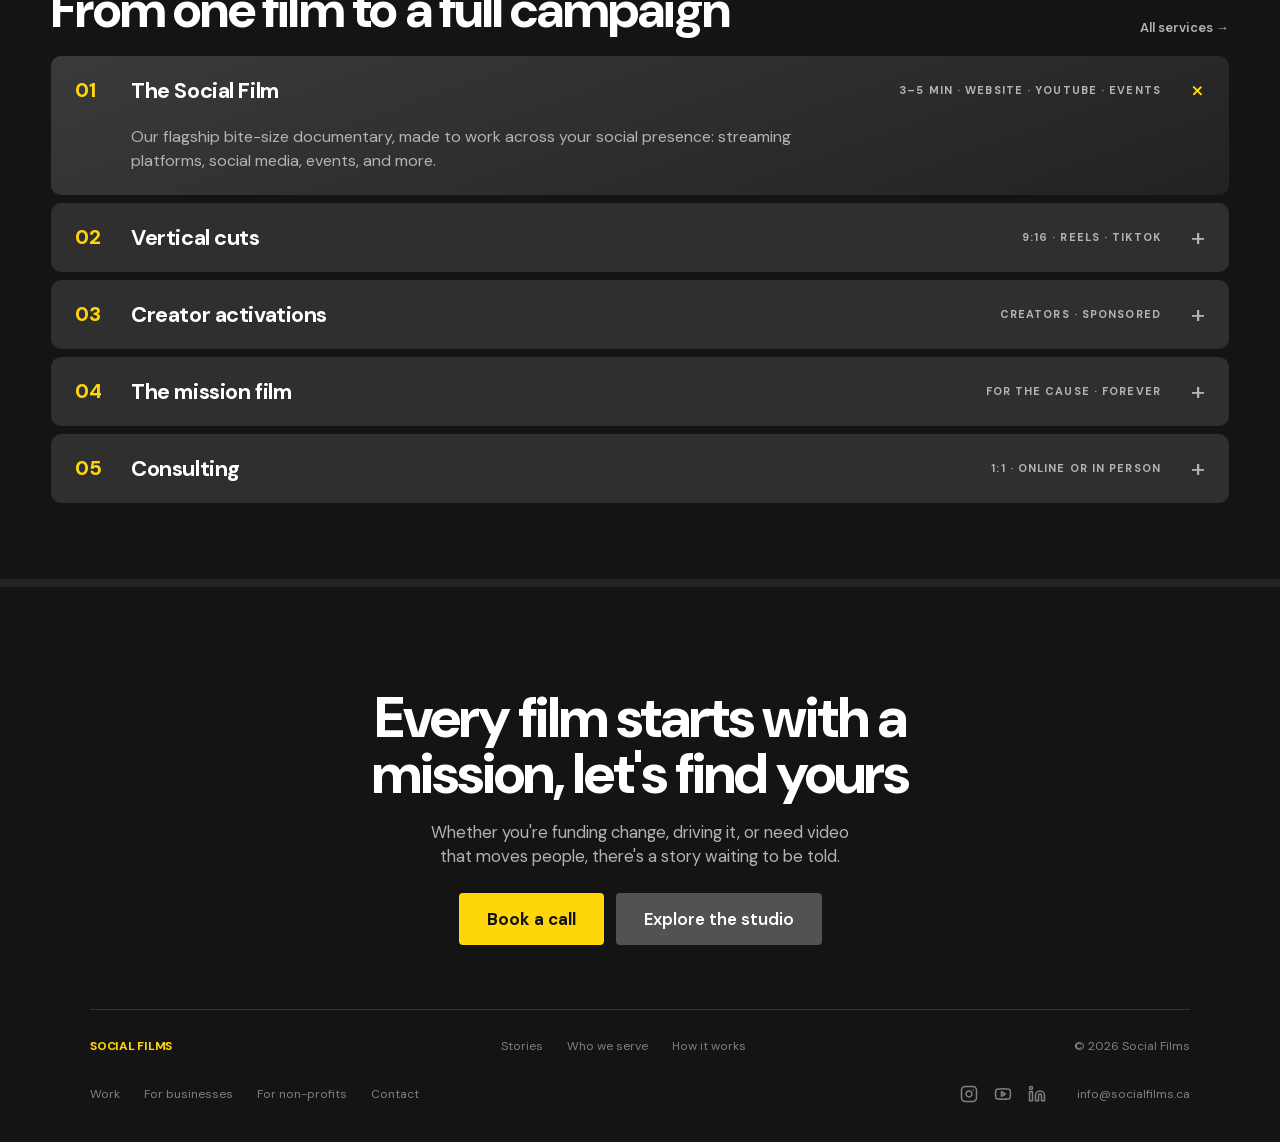
==== commit 2c3b3c78: "Home: rename hero button to Social Films Co-Authored-By: Claude Opus 5.5 <noreply@anthropic.com>" ====
--- a/social-films-website/index.html
+++ b/social-films-website/index.html
@@ -39,7 +39,7 @@
     <p class="lede">A video production house for impact. Documentaries, brand films and campaigns that spotlight real people driving real change.</p>
     <div class="actions">
       <a class="btn btn-white" href="https://calendly.com/socialfilms-ca/30min" target="_blank" rel="noopener">Book a call</a>
-      <a class="btn btn-grey" href="#stories"><span class="tri tri--light" aria-hidden="true"></span>Watch our films</a>
+      <a class="btn btn-grey" href="#stories"><span class="tri tri--light" aria-hidden="true"></span>Social Films</a>
     </div>
   </div>
 </section>
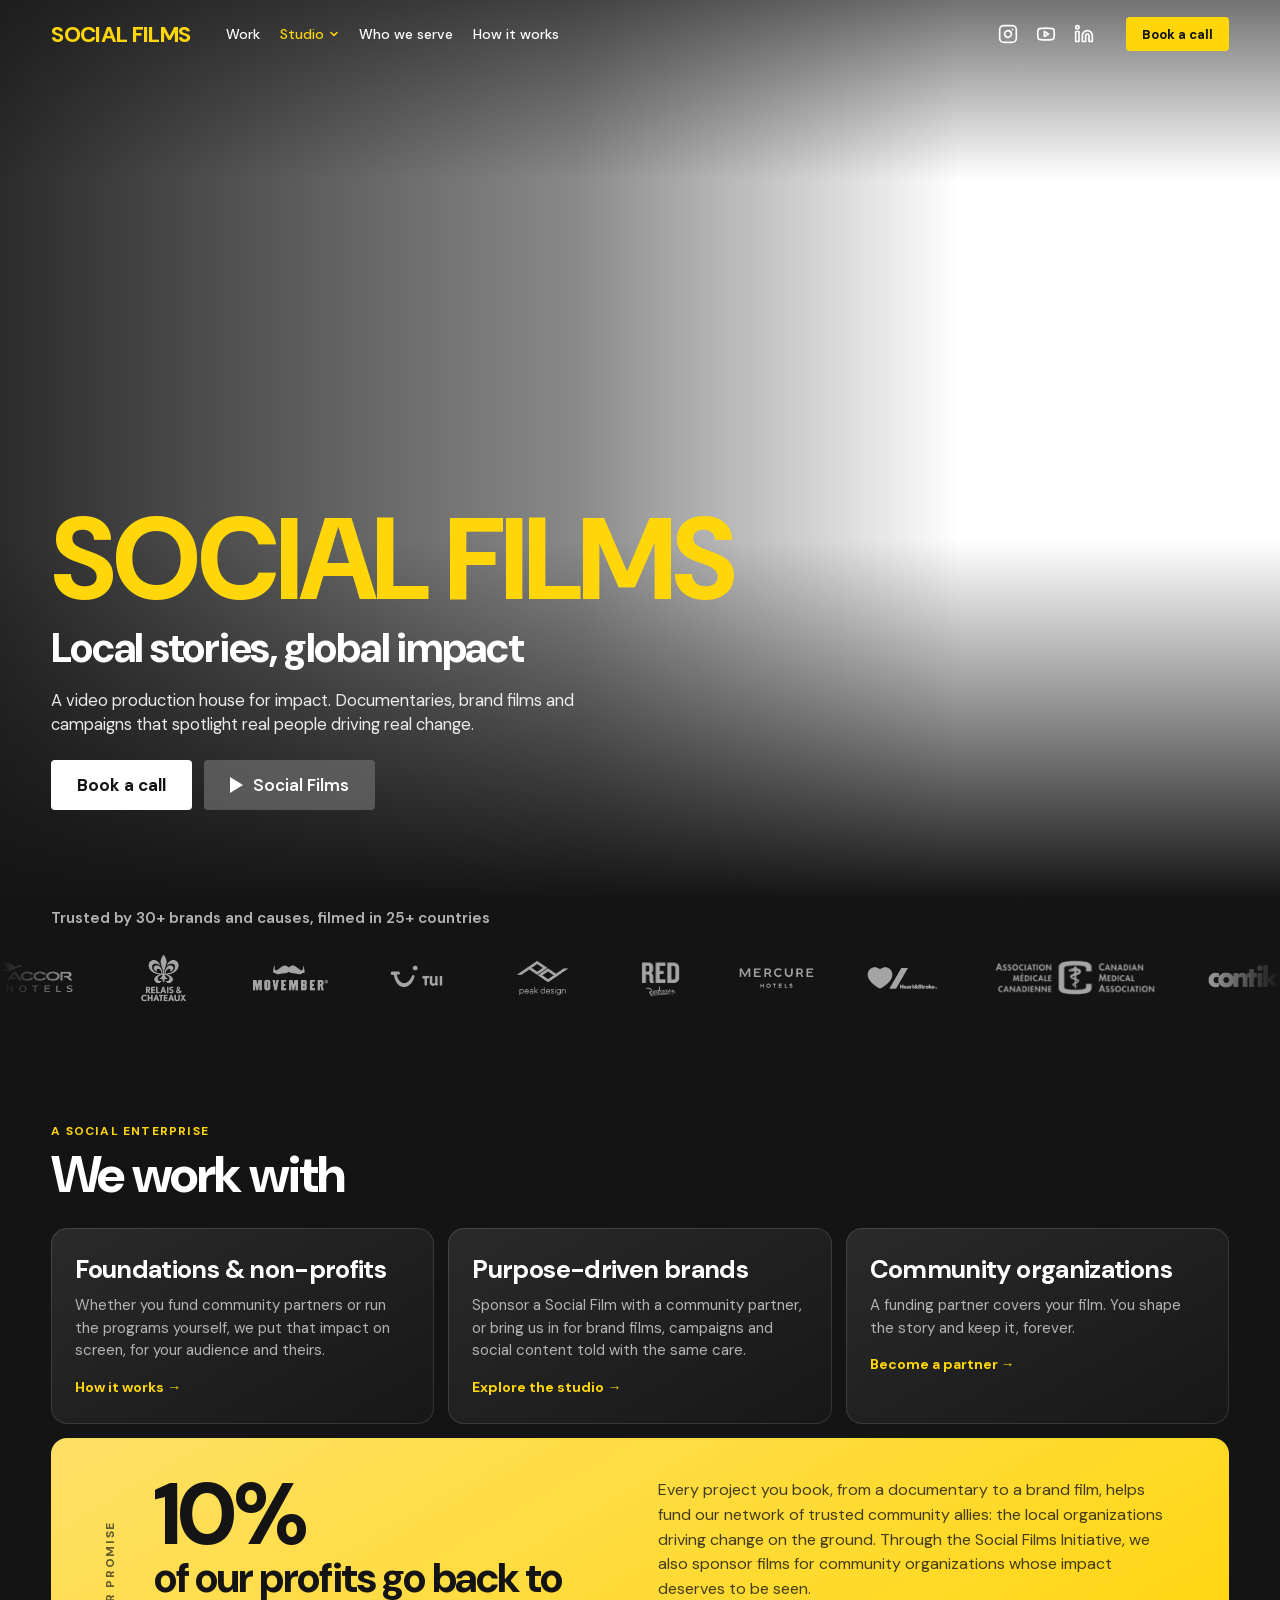
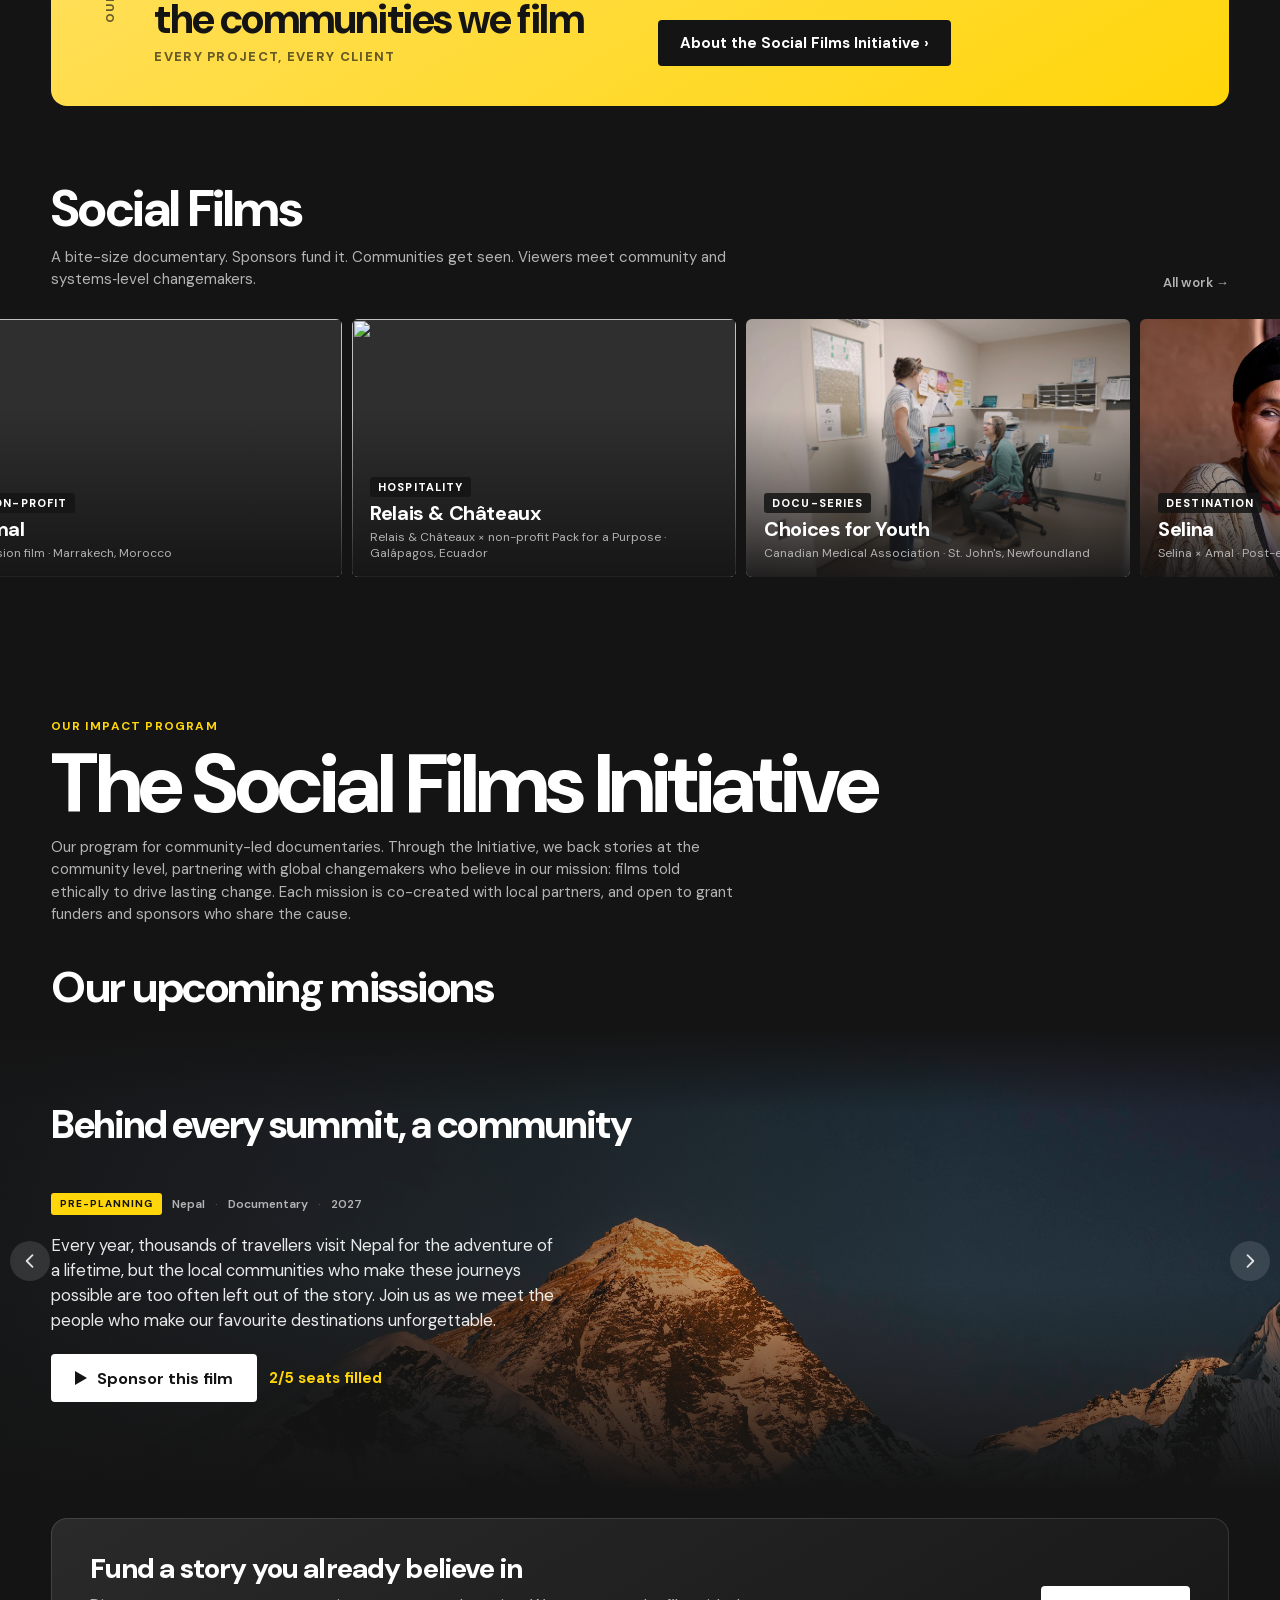
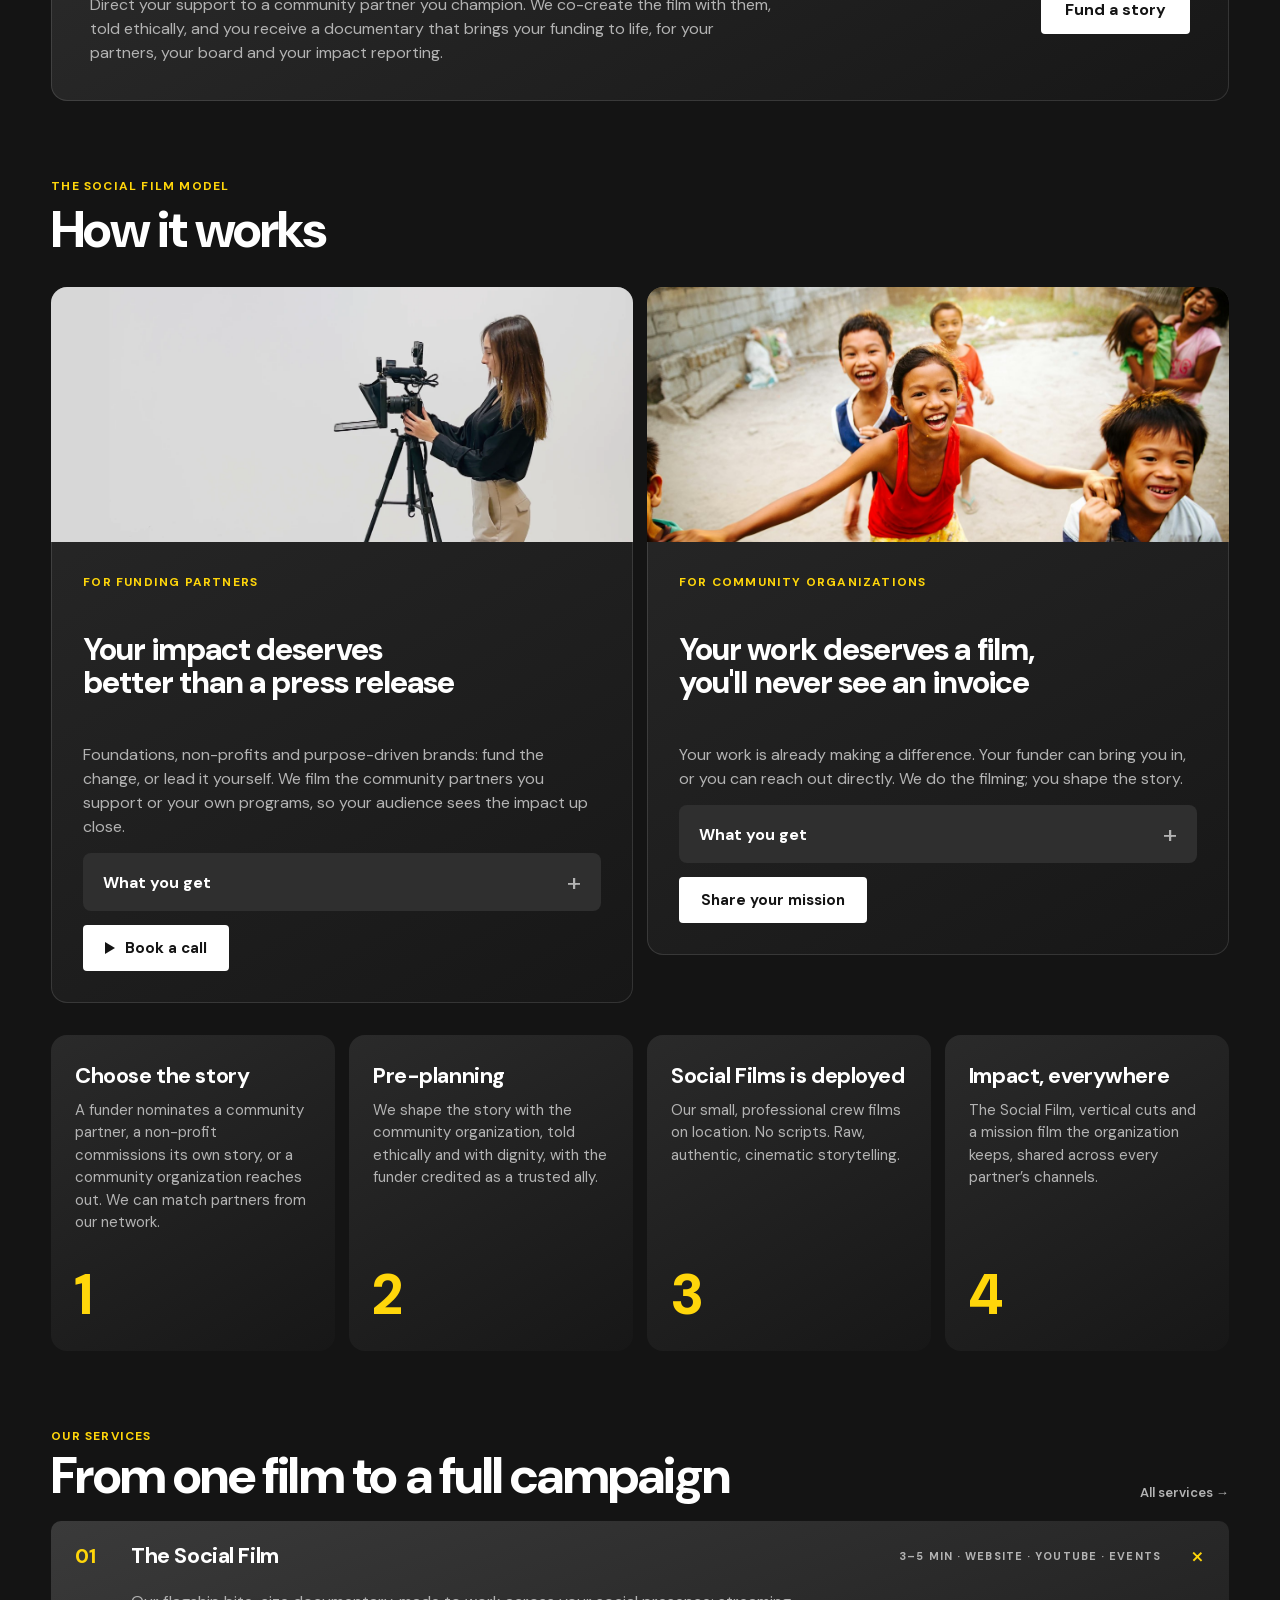
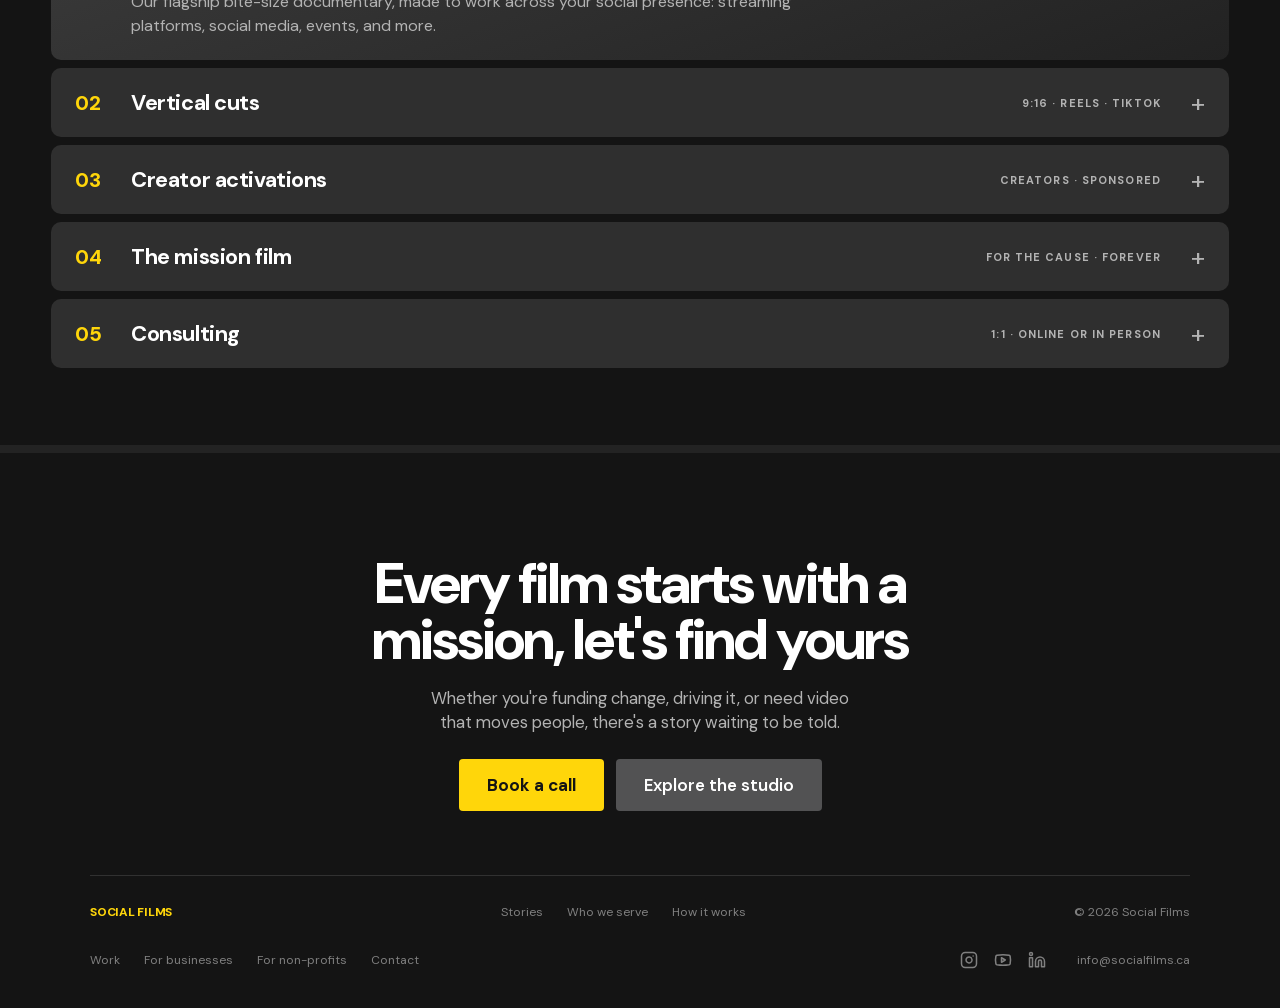
==== commit 36b0012d: "Shorter two-column 10% boxes with a bigger 10%; plain Book a call Rearrange the 10% promise boxes on" ====
--- a/social-films-website/index.html
+++ b/social-films-website/index.html
@@ -10,7 +10,7 @@
 <meta name="theme-color" content="#141414">
 <link rel="preload" href="assets/fonts/dm-sans-latin.woff2" as="font" type="font/woff2" crossorigin>
 <link rel="preconnect" href="https://player.vimeo.com">
-<link rel="stylesheet" href="home.css?v=69">
+<link rel="stylesheet" href="home.css?v=72">
 </head>
 <body>
 
@@ -149,11 +149,14 @@
   <section class="promise" aria-labelledby="promise-h">
     <div class="promise-card">
       <div class="promise-rail">OUR PROMISE</div>
-      <div>
-        <h2 id="promise-h">10% of our profits go back to the communities we film</h2>
+      <div class="pc-cols">
+        <div class="pc-head">        <h2 id="promise-h"><span class="pc-num">10%</span> of our profits go back to the communities we film</h2>
         <div class="promise-sub">Every project, every client</div>
+        </div>
+        <div class="pc-body">
         <p>Every project you book, from a documentary to a brand film, helps fund our network of trusted community allies: the local organizations driving change on the ground. Through the Social Films Initiative, we also sponsor films for community organizations whose impact deserves to be seen.</p>
         <a class="promise-btn" href="#film">About the Social Films Initiative ›</a>
+        </div>
       </div>
     </div>
   </section>
--- a/social-films-website/home.css
+++ b/social-films-website/home.css
@@ -735,3 +735,15 @@
 
 /* The Social Films Initiative: the big title of its section */
 #missions-h { font-size: clamp(44px, 6.4vw, 96px); line-height: .95; letter-spacing: -.045em; }
+
+/* ── 10% promise boxes: heading on the left, text and button on the right, so the box is shorter ── */
+.pc-cols { display: grid; grid-template-columns: minmax(0, 1fr) minmax(0, 1.15fr); gap: 16px clamp(28px, 4vw, 56px); align-items: center; }
+.pc-head h2 { max-width: none; margin-bottom: 8px; font-size: clamp(28px, 3.2vw, 42px); }
+.pc-head .promise-sub, .pc-head .flagship-sub { margin-bottom: 0; }
+.pc-body p { font-size: 16px; margin: 0 0 12px; }
+.pc-body p:last-of-type { margin-bottom: 18px; }
+.pc-body p + p { margin-top: 0; }
+@media (max-width: 860px) { .pc-cols { grid-template-columns: 1fr; } }
+.promise-card { padding: clamp(24px, 3.4vw, 40px) clamp(24px, 4vw, 52px); gap: 36px; }
+.pc-head h2 { text-wrap: balance; }
+.pc-num { display: block; font-size: 2.1em; font-weight: 900; line-height: .85; letter-spacing: -.05em; margin-bottom: 6px; }
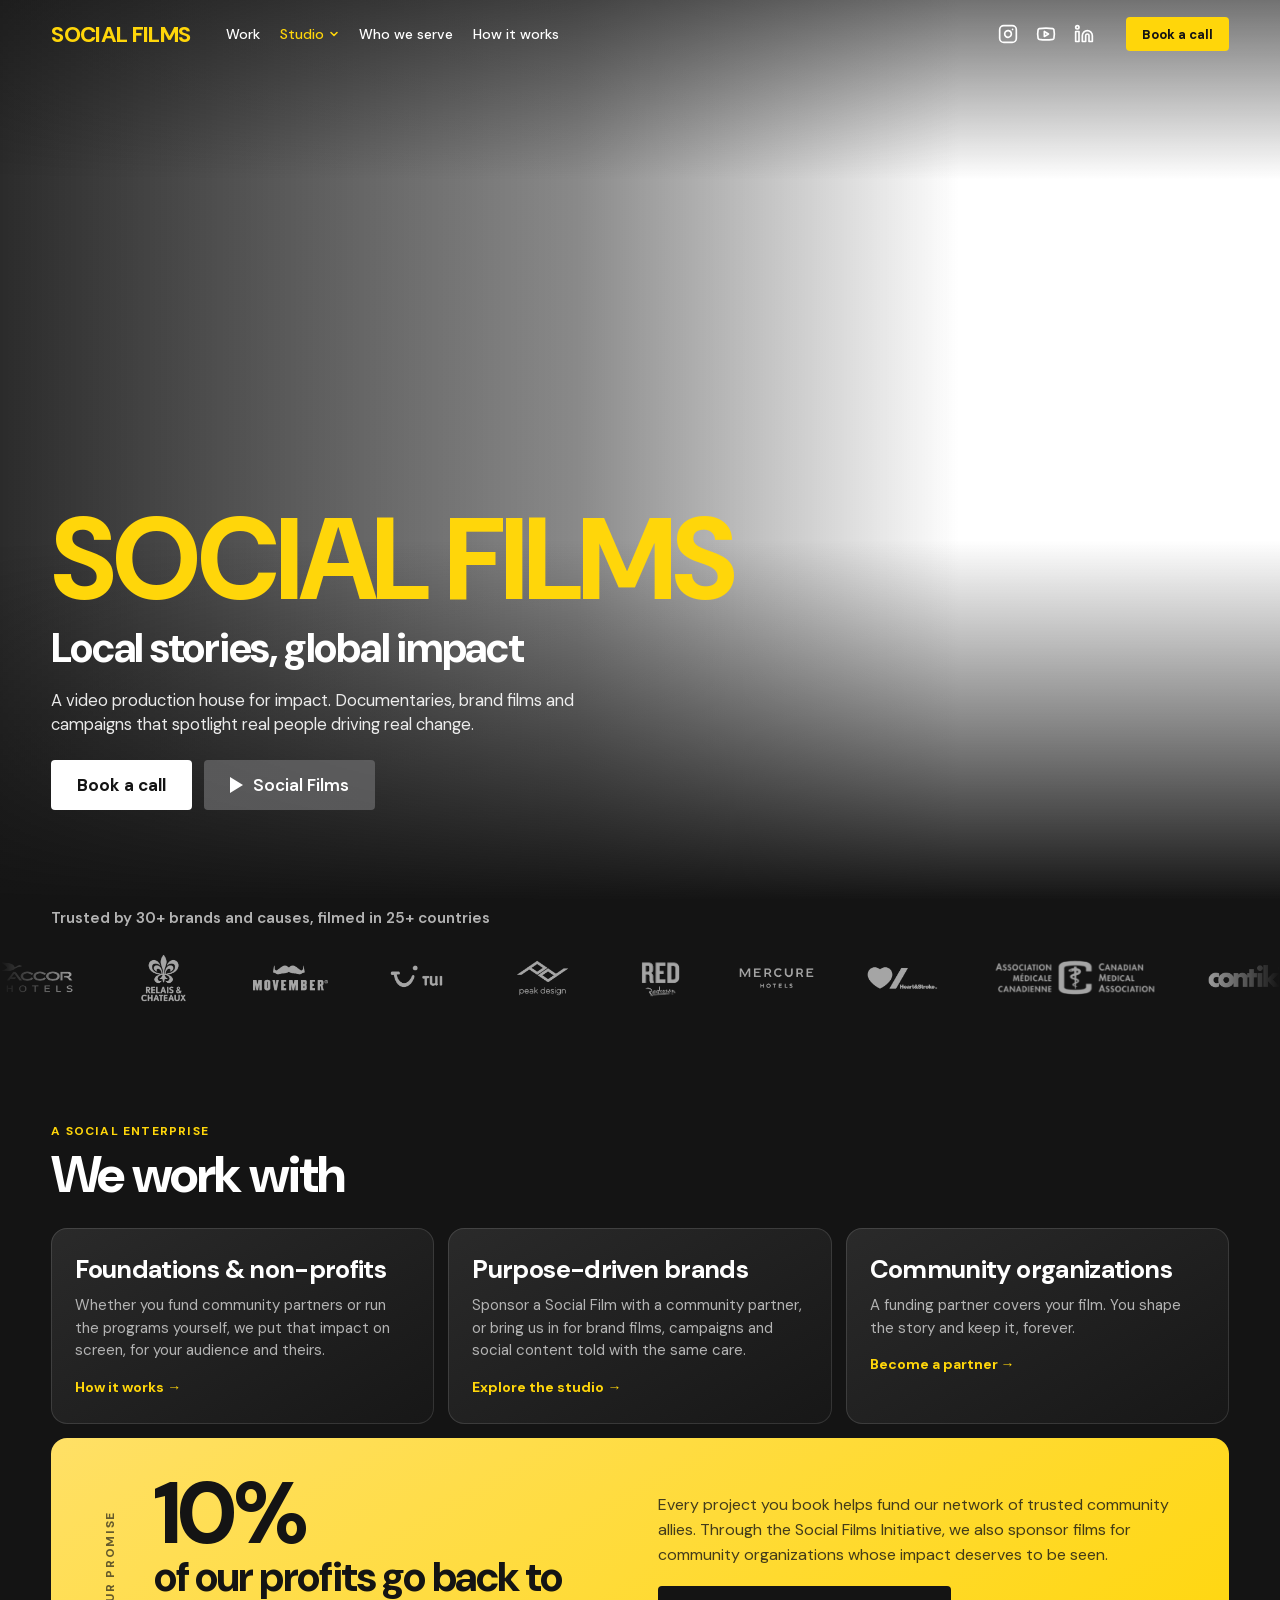
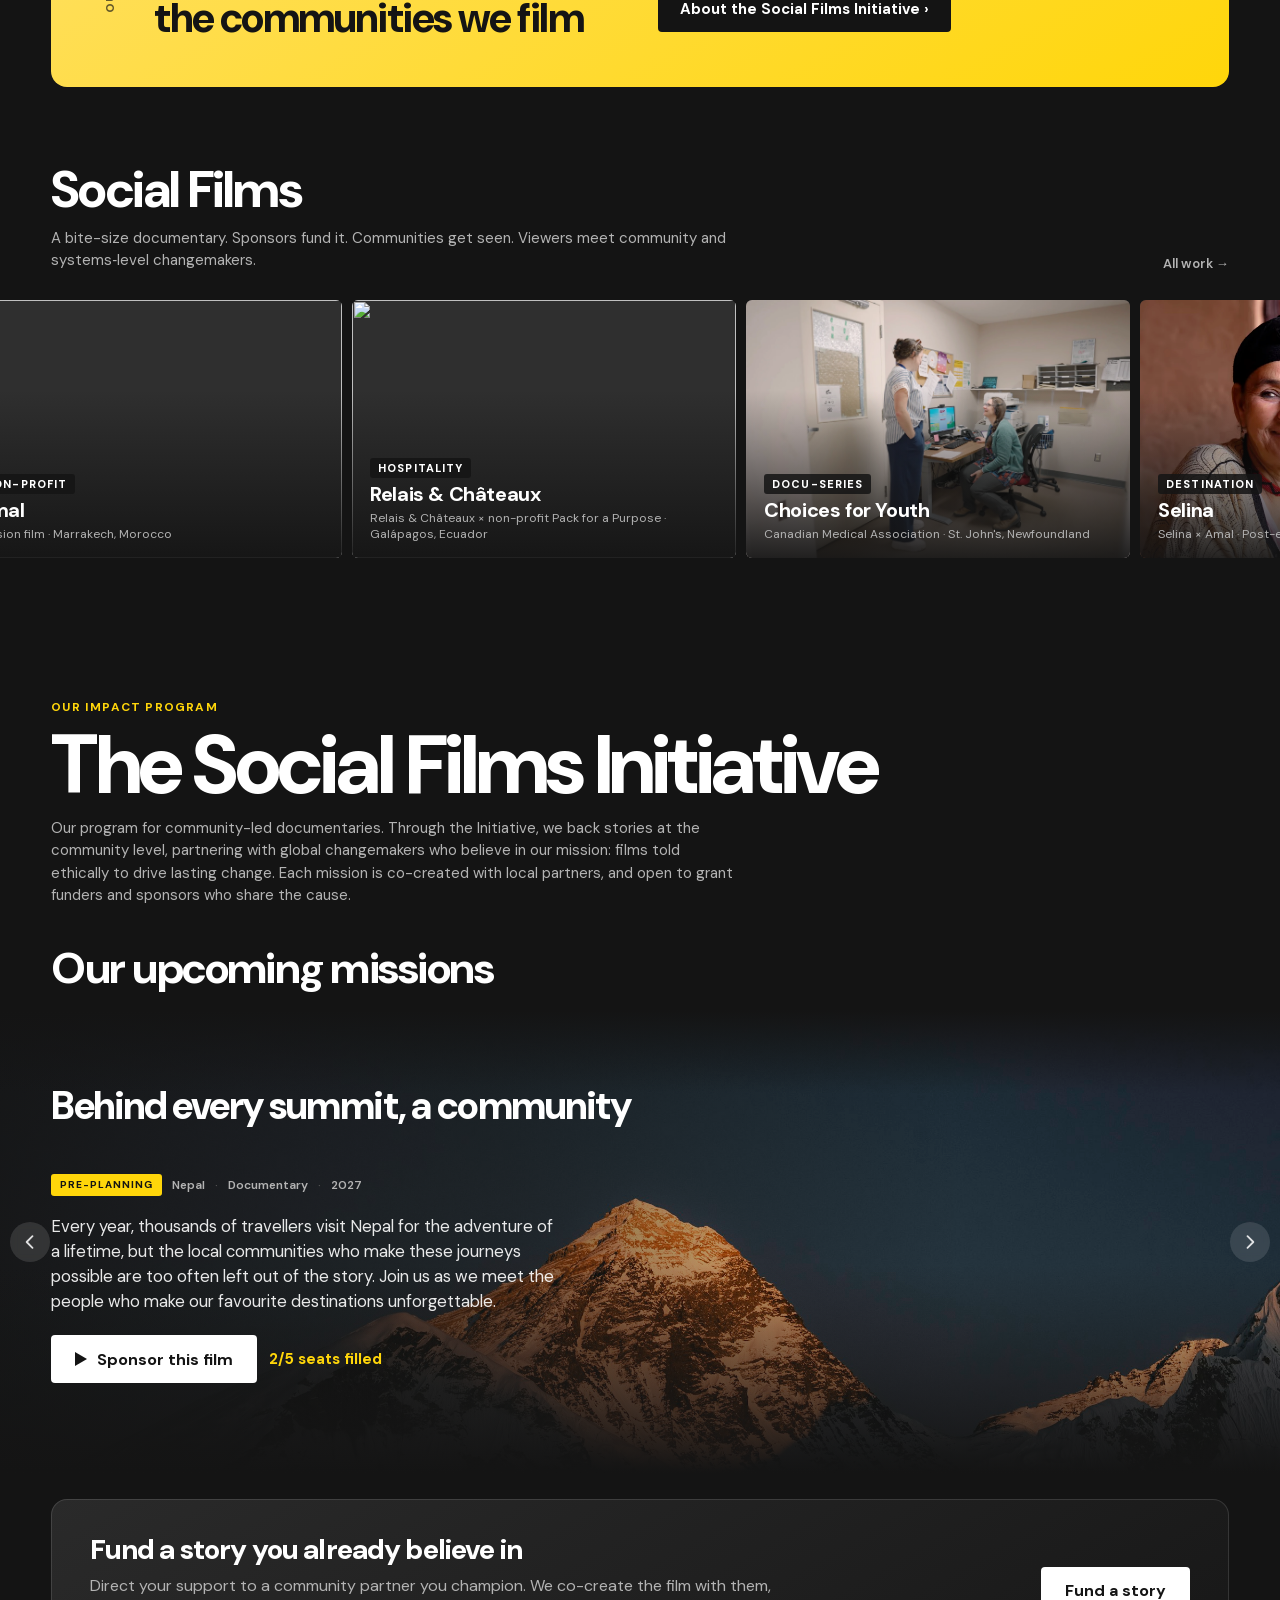
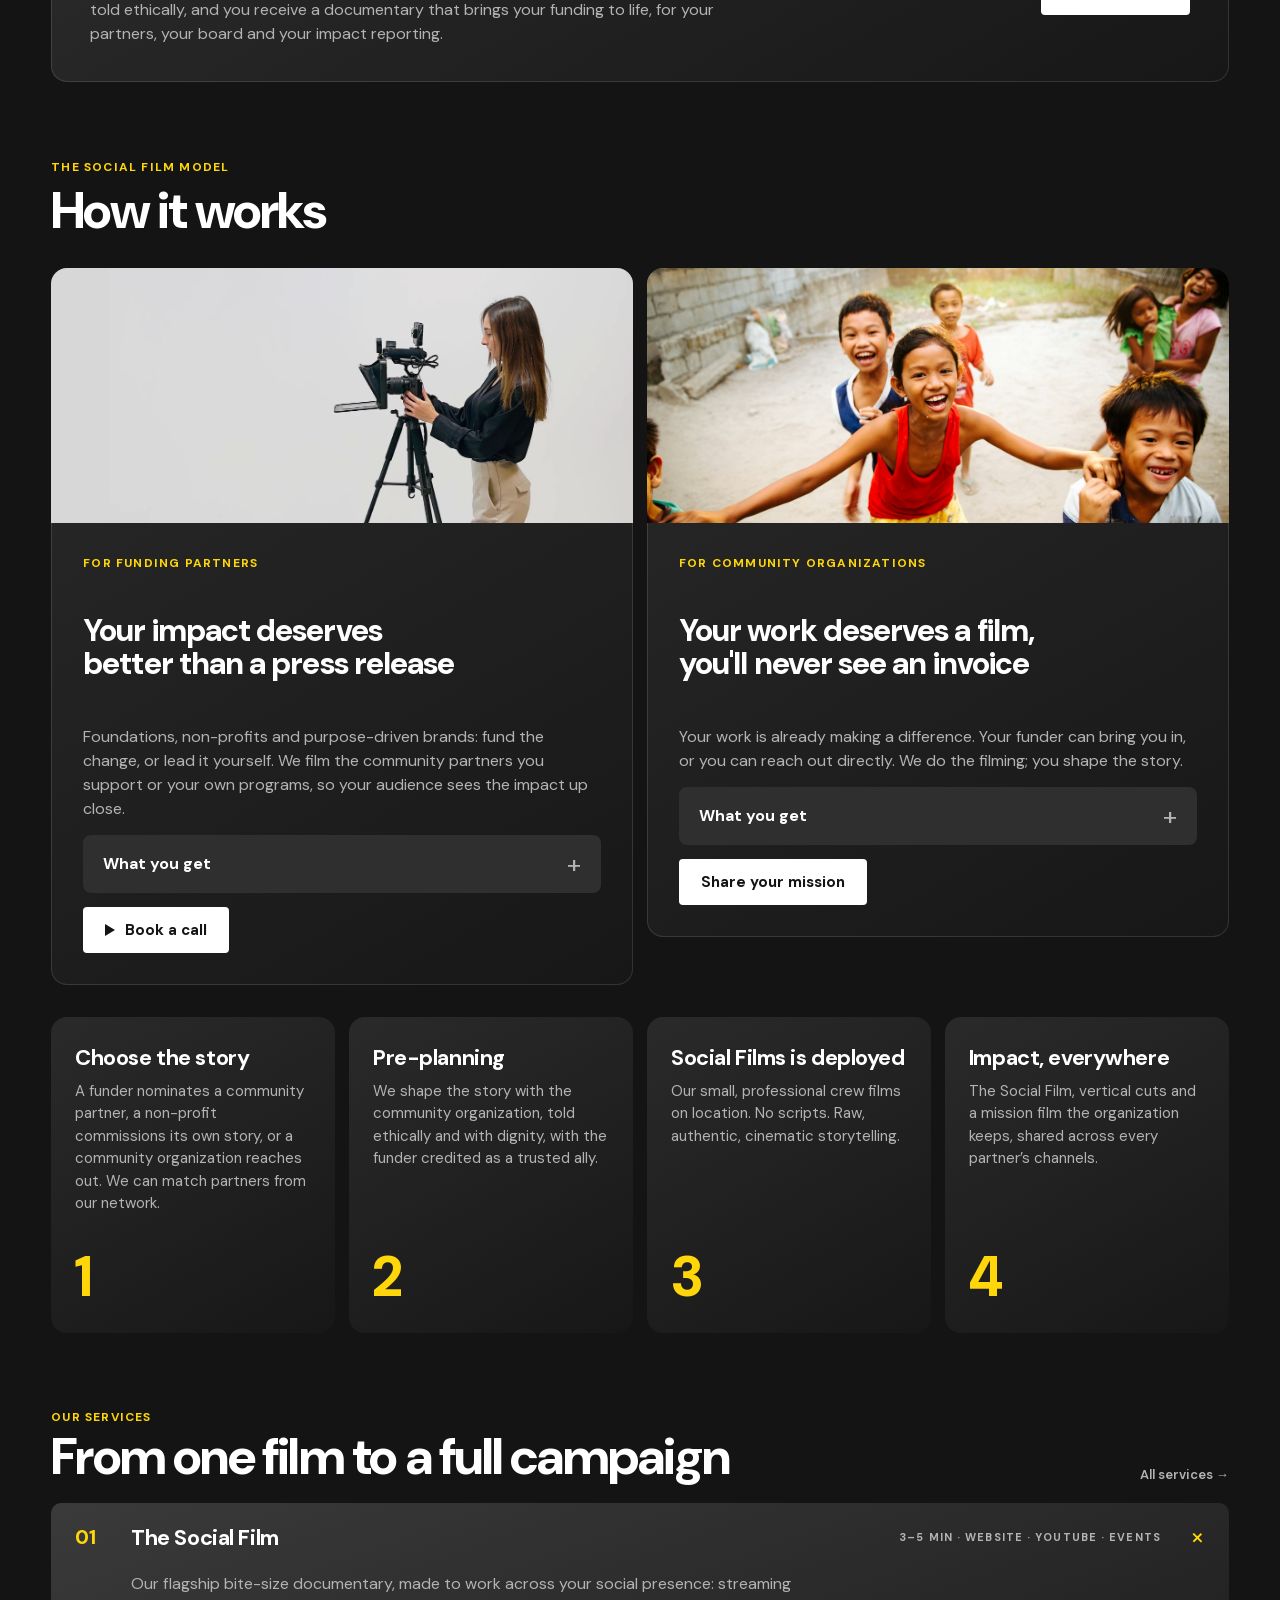
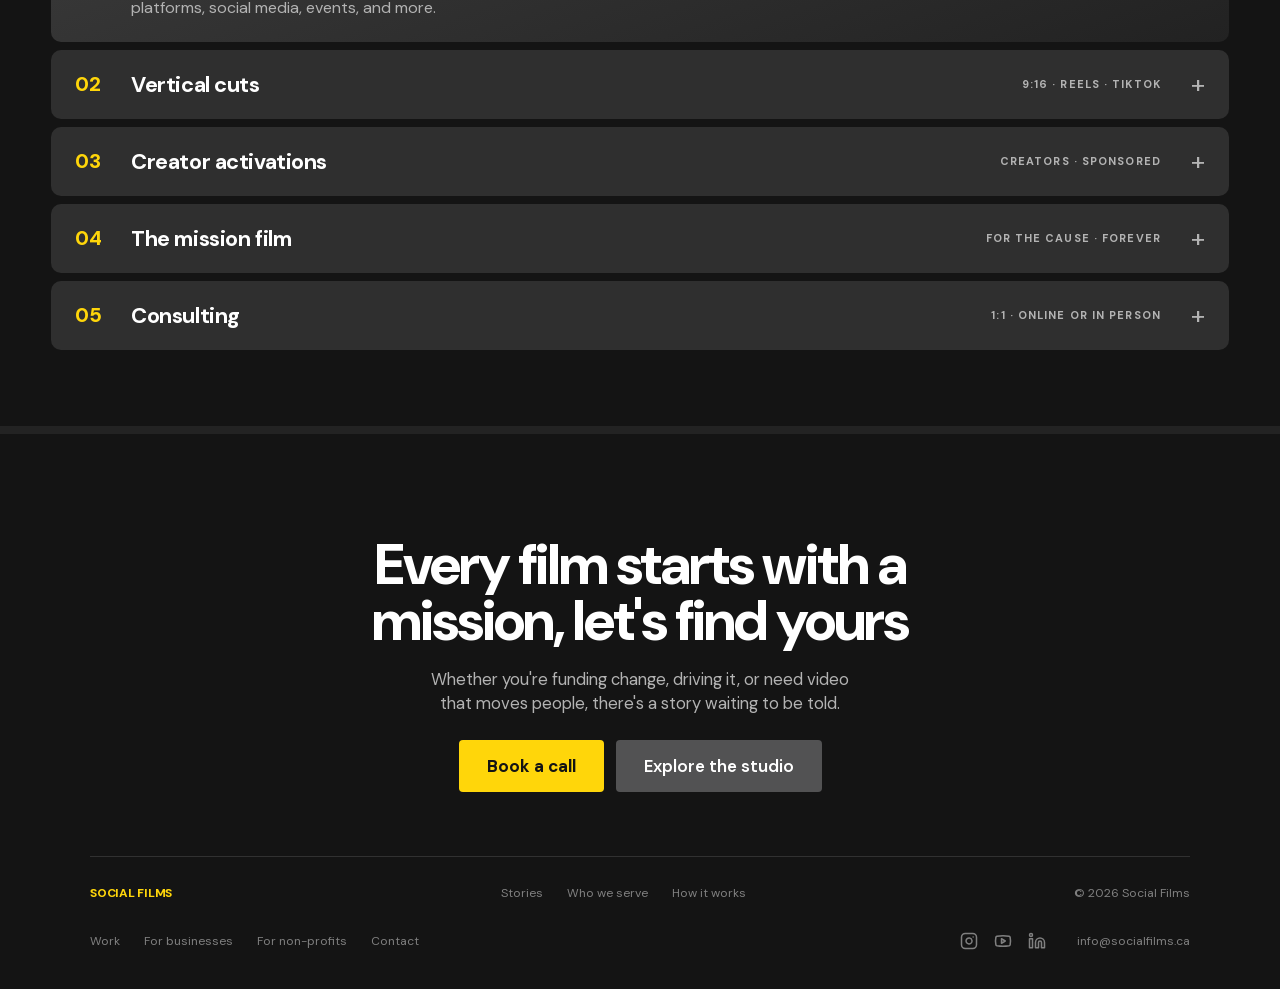
==== commit b0b49cd3: "10% boxes: shorter shared description, drop "Every project, every client" Co-Authored-By: Claude Opu" ====
--- a/social-films-website/index.html
+++ b/social-films-website/index.html
@@ -151,10 +151,9 @@
       <div class="promise-rail">OUR PROMISE</div>
       <div class="pc-cols">
         <div class="pc-head">        <h2 id="promise-h"><span class="pc-num">10%</span> of our profits go back to the communities we film</h2>
-        <div class="promise-sub">Every project, every client</div>
         </div>
         <div class="pc-body">
-        <p>Every project you book, from a documentary to a brand film, helps fund our network of trusted community allies: the local organizations driving change on the ground. Through the Social Films Initiative, we also sponsor films for community organizations whose impact deserves to be seen.</p>
+        <p>Every project you book helps fund our network of trusted community allies. Through the Social Films Initiative, we also sponsor films for community organizations whose impact deserves to be seen.</p>
         <a class="promise-btn" href="#film">About the Social Films Initiative ›</a>
         </div>
       </div>
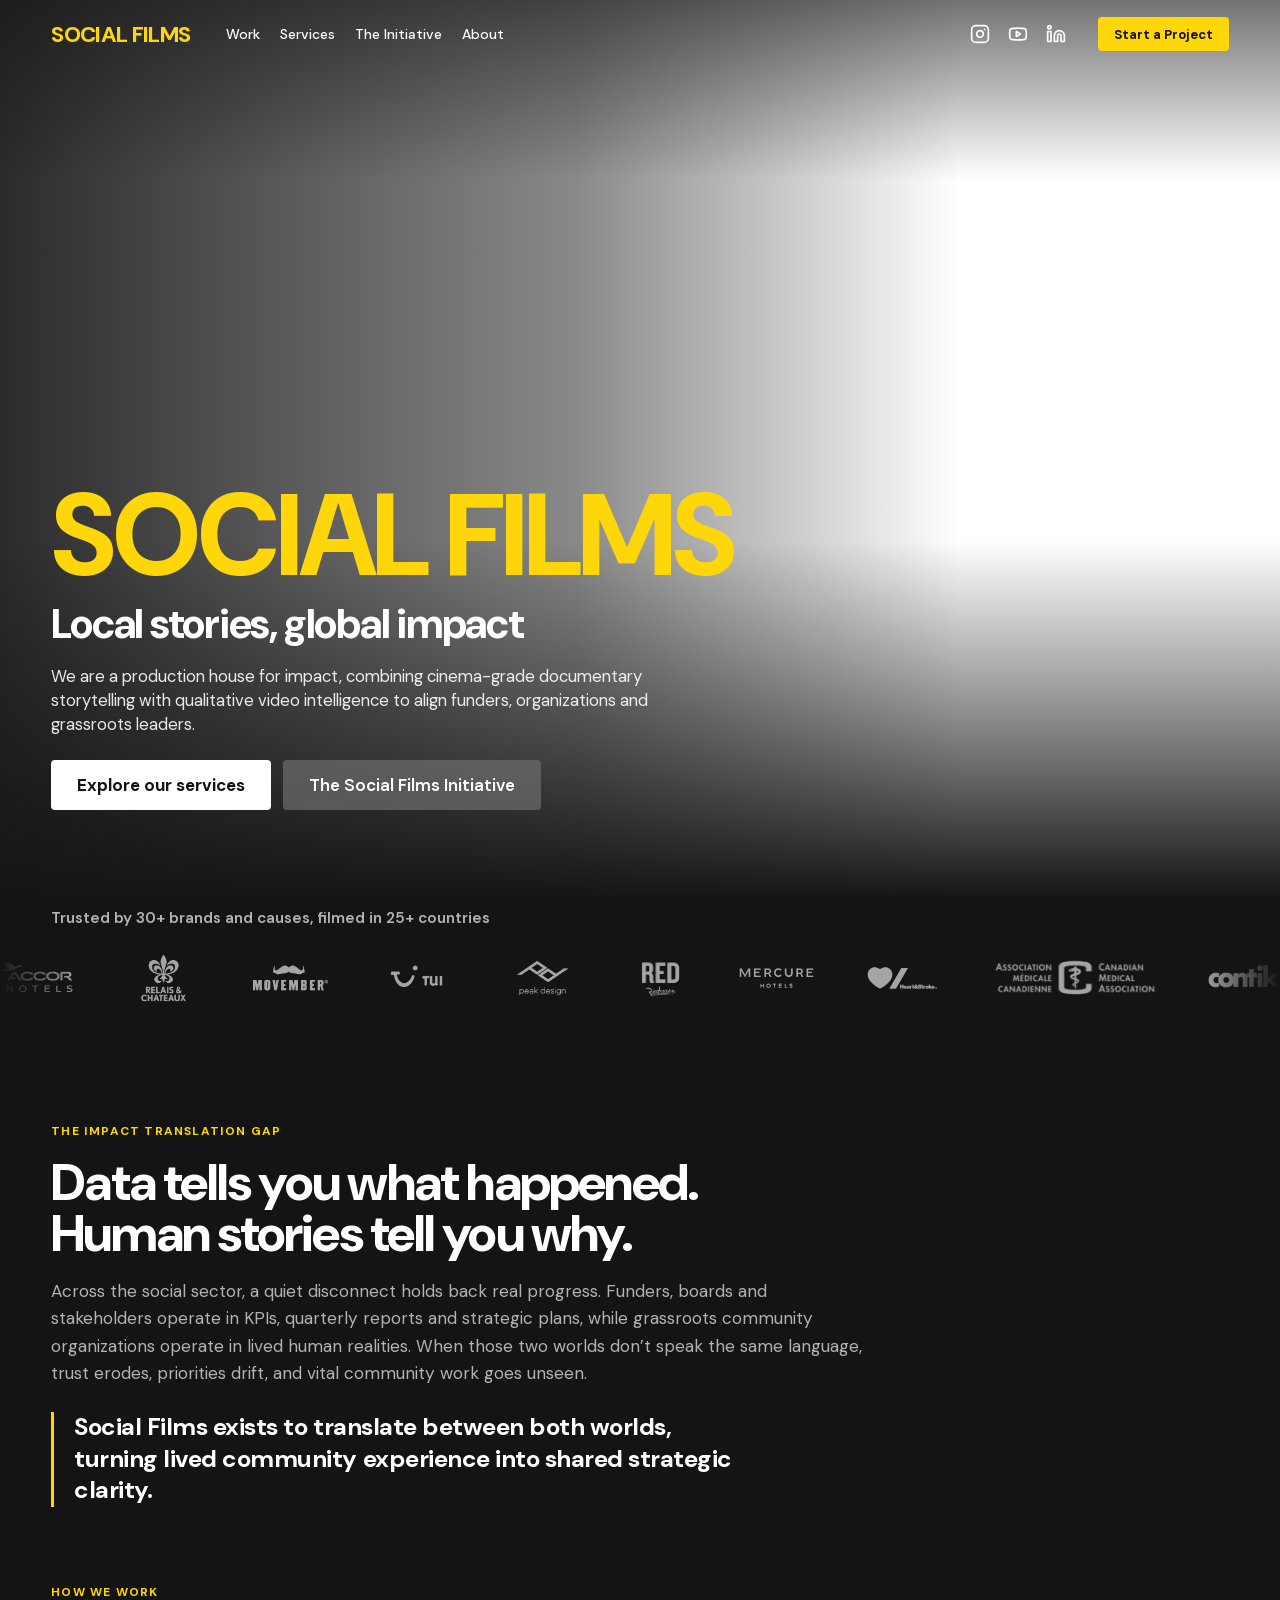
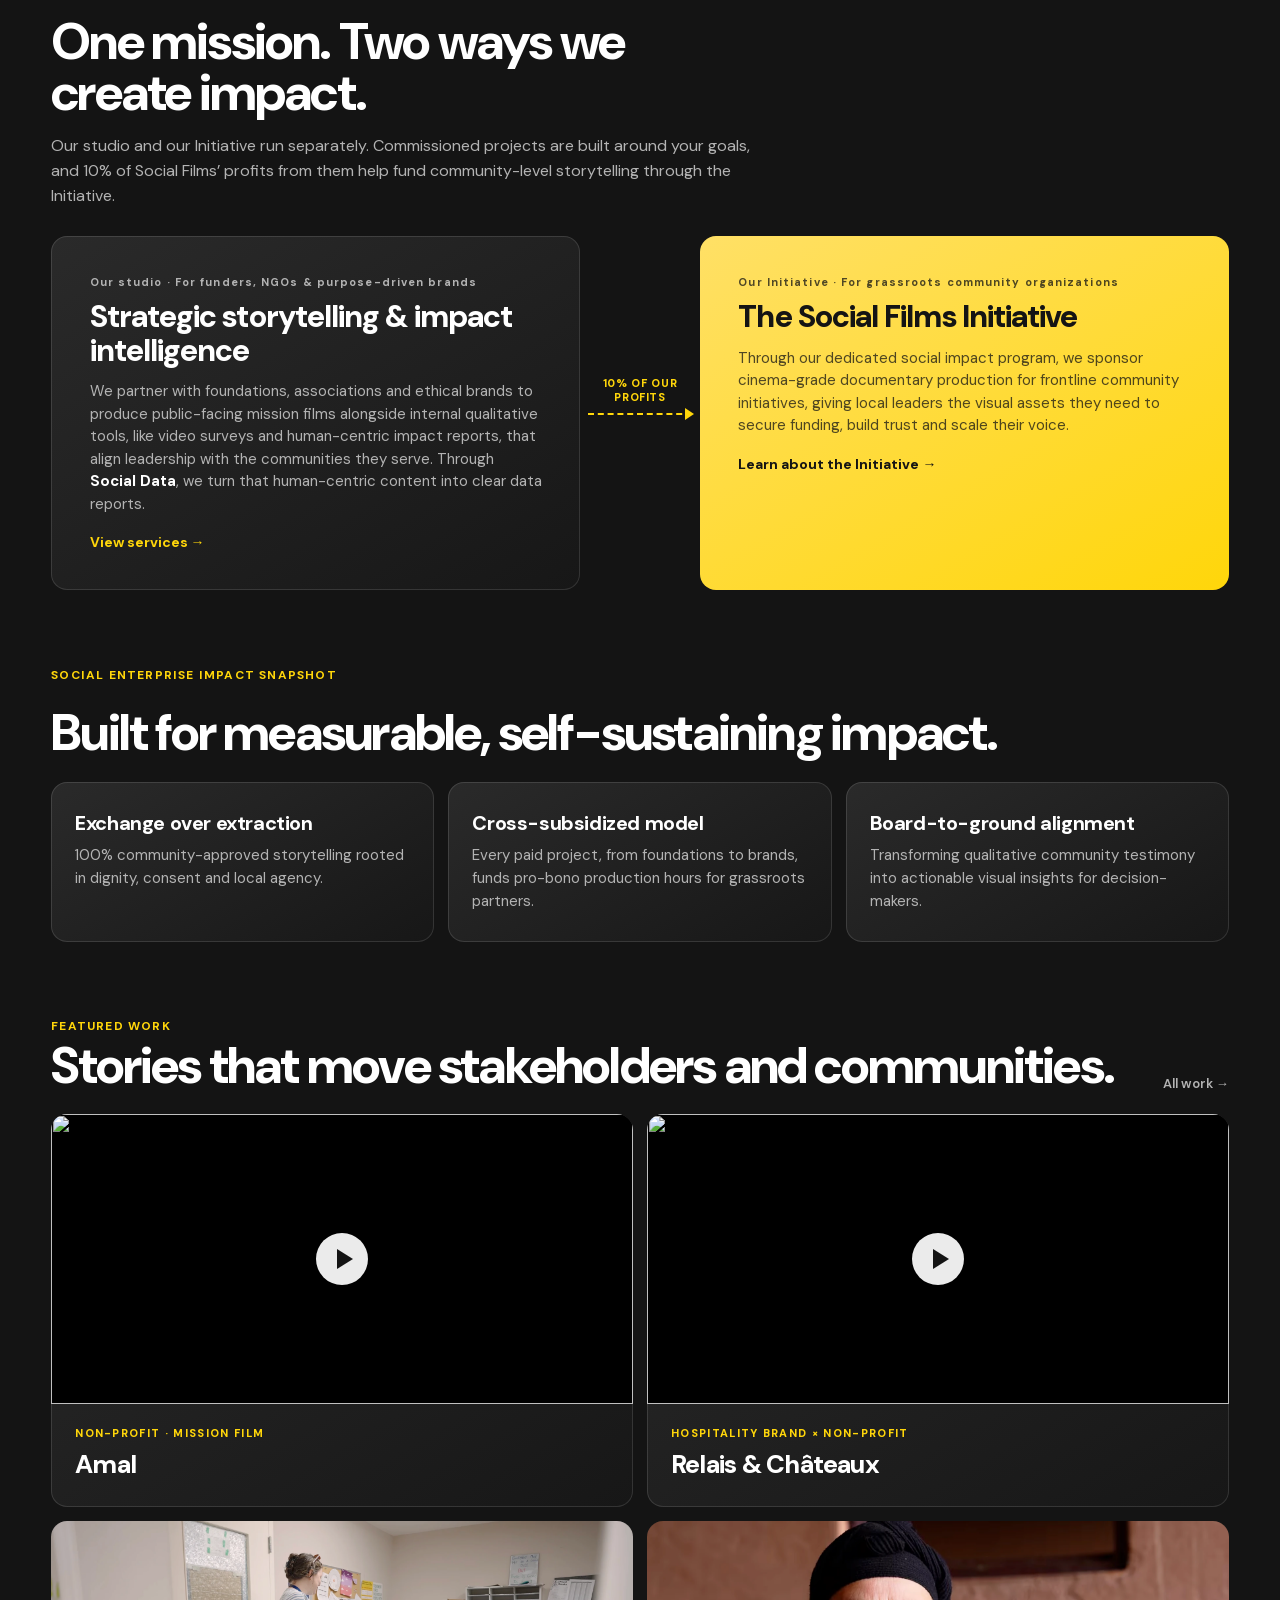
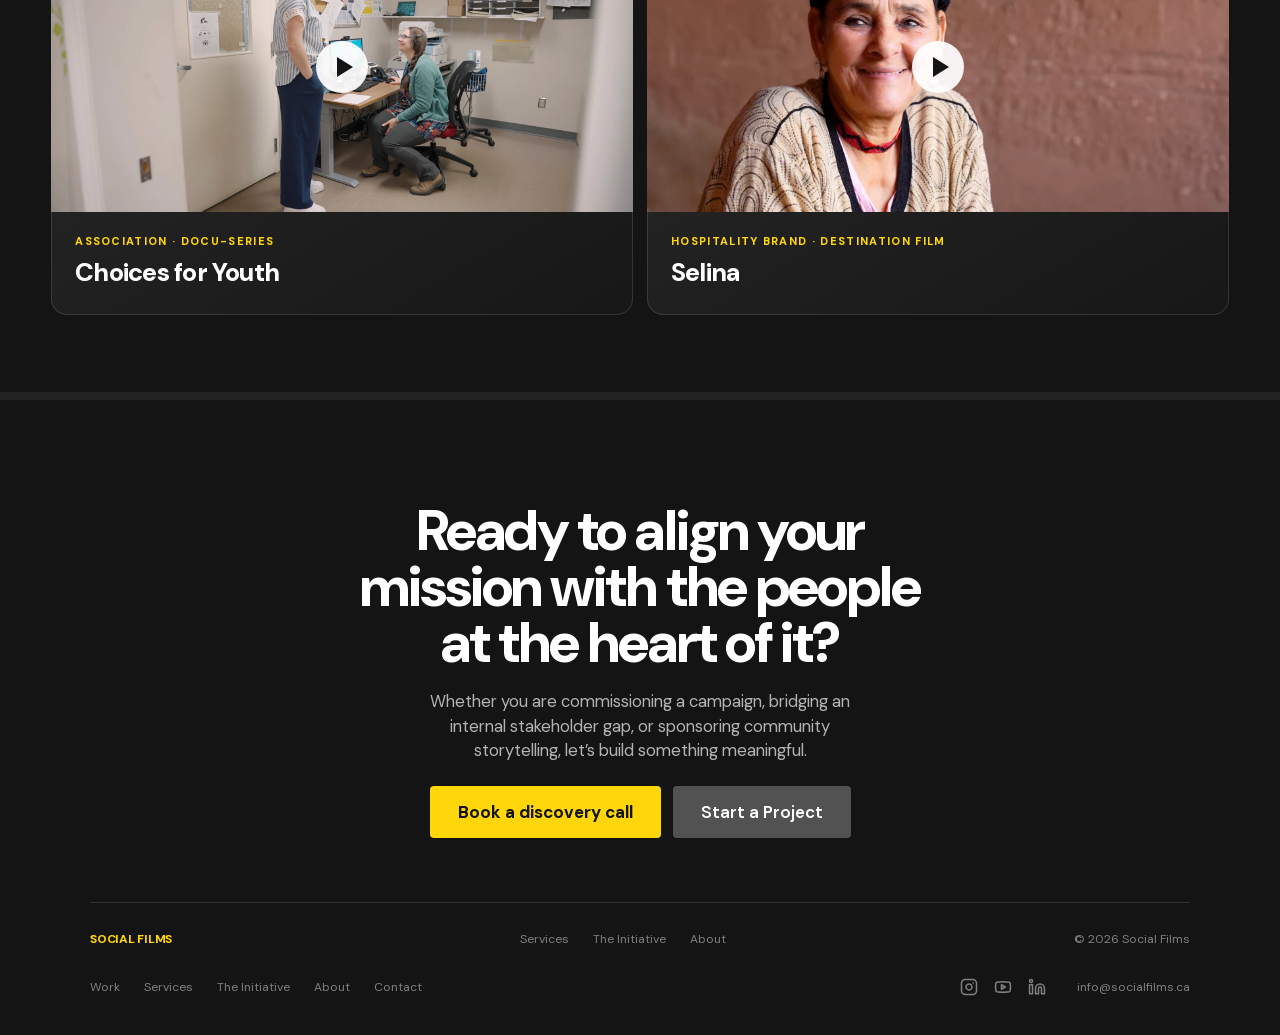
==== commit 9fed9468: "Site revamp: Services, The Initiative, About, Contact and a new home page - New menu on every page: " ====
--- a/social-films-website/index.html
+++ b/social-films-website/index.html
@@ -5,16 +5,16 @@
 <meta name="viewport" content="width=device-width, initial-scale=1">
 <link rel="icon" href="favicon.svg" type="image/svg+xml">
 <link rel="icon" href="favicon.ico" sizes="any">
-<title>Social Films — Video production for impact</title>
-<meta name="description" content="Social Films is a social-enterprise video production house. Documentaries, brand films and campaigns that put real people and real impact on screen.">
+<title>Social Films — Social enterprise video production &amp; impact media studio</title>
+<meta name="description" content="Social Films is a social enterprise production house and qualitative impact media studio: documentary storytelling and video impact reporting that align funders, organizations and grassroots communities.">
 <meta name="theme-color" content="#141414">
 <link rel="preload" href="assets/fonts/dm-sans-latin.woff2" as="font" type="font/woff2" crossorigin>
 <link rel="preconnect" href="https://player.vimeo.com">
-<link rel="stylesheet" href="home.css?v=72">
+<link rel="stylesheet" href="home.css?v=84">
 </head>
 <body>
 
-<a class="skip-link" href="#proof-h">Skip to content</a>
+<a class="skip-link" href="#why-h">Skip to content</a>
 
 <section class="billboard" aria-label="Introduction">
   <div class="billboard-media">
@@ -26,20 +26,20 @@
     <div class="topbar-left">
       <a class="wordmark" href="index.html">SOCIAL FILMS</a>
       <nav class="topnav" id="site-menu" aria-label="Primary">
-        <a href="work.html">Work</a><div class="nav-drop"><a class="nav-studio" href="studio.html" aria-haspopup="true">Studio<svg class="caret" width="10" height="10" viewBox="0 0 10 10" aria-hidden="true"><path d="M2 3.5 5 6.5 8 3.5" fill="none" stroke="currentColor" stroke-width="1.6" stroke-linecap="round" stroke-linejoin="round"/></svg></a><div class="nav-drop-menu"><a href="studio.html">For businesses</a><a href="services.html">For non-profits</a></div></div><a href="index.html#who">Who we serve</a><a href="index.html#how">How it works</a><a class="menu-book" href="https://calendly.com/socialfilms-ca/30min" target="_blank" rel="noopener">Book a call</a><div class="menu-social" aria-label="Social media"><a href="https://www.instagram.com/socialfilms.world/" target="_blank" rel="noopener" aria-label="Instagram" title="Instagram"><svg viewBox="0 0 24 24" width="20" height="20" fill="none" stroke="currentColor" stroke-width="2" stroke-linecap="round" stroke-linejoin="round" aria-hidden="true"><rect width="20" height="20" x="2" y="2" rx="5" ry="5"/><path d="M16 11.37A4 4 0 1 1 12.63 8 4 4 0 0 1 16 11.37z"/><line x1="17.5" x2="17.51" y1="6.5" y2="6.5"/></svg></a><a href="https://www.youtube.com/@socialfilms-world" target="_blank" rel="noopener" aria-label="YouTube" title="YouTube"><svg viewBox="0 0 24 24" width="20" height="20" fill="none" stroke="currentColor" stroke-width="2" stroke-linecap="round" stroke-linejoin="round" aria-hidden="true"><path d="M2.5 17a24.12 24.12 0 0 1 0-10 2 2 0 0 1 1.4-1.4 49.56 49.56 0 0 1 16.2 0A2 2 0 0 1 21.5 7a24.12 24.12 0 0 1 0 10 2 2 0 0 1-1.4 1.4 49.55 49.55 0 0 1-16.2 0A2 2 0 0 1 2.5 17"/><path d="m10 15 5-3-5-3z"/></svg></a><a href="https://www.linkedin.com/company/social-films-world/" target="_blank" rel="noopener" aria-label="LinkedIn" title="LinkedIn"><svg viewBox="0 0 24 24" width="20" height="20" fill="none" stroke="currentColor" stroke-width="2" stroke-linecap="round" stroke-linejoin="round" aria-hidden="true"><path d="M16 8a6 6 0 0 1 6 6v7h-4v-7a2 2 0 0 0-2-2 2 2 0 0 0-2 2v7h-4v-7a6 6 0 0 1 6-6z"/><rect width="4" height="12" x="2" y="9"/><circle cx="4" cy="4" r="2"/></svg></a></div>
+        <a href="work.html">Work</a><a href="services.html">Services</a><a href="initiative.html">The Initiative</a><a href="about.html">About</a><a class="menu-book" href="contact.html">Start a Project</a><div class="menu-social" aria-label="Social media"><a href="https://www.instagram.com/socialfilms.world/" target="_blank" rel="noopener" aria-label="Instagram" title="Instagram"><svg viewBox="0 0 24 24" width="20" height="20" fill="none" stroke="currentColor" stroke-width="2" stroke-linecap="round" stroke-linejoin="round" aria-hidden="true"><rect width="20" height="20" x="2" y="2" rx="5" ry="5"/><path d="M16 11.37A4 4 0 1 1 12.63 8 4 4 0 0 1 16 11.37z"/><line x1="17.5" x2="17.51" y1="6.5" y2="6.5"/></svg></a><a href="https://www.youtube.com/@socialfilms-world" target="_blank" rel="noopener" aria-label="YouTube" title="YouTube"><svg viewBox="0 0 24 24" width="20" height="20" fill="none" stroke="currentColor" stroke-width="2" stroke-linecap="round" stroke-linejoin="round" aria-hidden="true"><path d="M2.5 17a24.12 24.12 0 0 1 0-10 2 2 0 0 1 1.4-1.4 49.56 49.56 0 0 1 16.2 0A2 2 0 0 1 21.5 7a24.12 24.12 0 0 1 0 10 2 2 0 0 1-1.4 1.4 49.55 49.55 0 0 1-16.2 0A2 2 0 0 1 2.5 17"/><path d="m10 15 5-3-5-3z"/></svg></a><a href="https://www.linkedin.com/company/social-films-world/" target="_blank" rel="noopener" aria-label="LinkedIn" title="LinkedIn"><svg viewBox="0 0 24 24" width="20" height="20" fill="none" stroke="currentColor" stroke-width="2" stroke-linecap="round" stroke-linejoin="round" aria-hidden="true"><path d="M16 8a6 6 0 0 1 6 6v7h-4v-7a2 2 0 0 0-2-2 2 2 0 0 0-2 2v7h-4v-7a6 6 0 0 1 6-6z"/><rect width="4" height="12" x="2" y="9"/><circle cx="4" cy="4" r="2"/></svg></a></div>
       </nav>
     </div>
     <!-- Instagram, YouTube and LinkedIn icons from Lucide (lucide.dev), ISC licence --><nav class="social social--head" aria-label="Social media"><a href="https://www.instagram.com/socialfilms.world/" target="_blank" rel="noopener" aria-label="Instagram" title="Instagram"><svg viewBox="0 0 24 24" width="20" height="20" fill="none" stroke="currentColor" stroke-width="2" stroke-linecap="round" stroke-linejoin="round" aria-hidden="true"><rect width="20" height="20" x="2" y="2" rx="5" ry="5"/><path d="M16 11.37A4 4 0 1 1 12.63 8 4 4 0 0 1 16 11.37z"/><line x1="17.5" x2="17.51" y1="6.5" y2="6.5"/></svg></a><a href="https://www.youtube.com/@socialfilms-world" target="_blank" rel="noopener" aria-label="YouTube" title="YouTube"><svg viewBox="0 0 24 24" width="20" height="20" fill="none" stroke="currentColor" stroke-width="2" stroke-linecap="round" stroke-linejoin="round" aria-hidden="true"><path d="M2.5 17a24.12 24.12 0 0 1 0-10 2 2 0 0 1 1.4-1.4 49.56 49.56 0 0 1 16.2 0A2 2 0 0 1 21.5 7a24.12 24.12 0 0 1 0 10 2 2 0 0 1-1.4 1.4 49.55 49.55 0 0 1-16.2 0A2 2 0 0 1 2.5 17"/><path d="m10 15 5-3-5-3z"/></svg></a><a href="https://www.linkedin.com/company/social-films-world/" target="_blank" rel="noopener" aria-label="LinkedIn" title="LinkedIn"><svg viewBox="0 0 24 24" width="20" height="20" fill="none" stroke="currentColor" stroke-width="2" stroke-linecap="round" stroke-linejoin="round" aria-hidden="true"><path d="M16 8a6 6 0 0 1 6 6v7h-4v-7a2 2 0 0 0-2-2 2 2 0 0 0-2 2v7h-4v-7a6 6 0 0 1 6-6z"/><rect width="4" height="12" x="2" y="9"/><circle cx="4" cy="4" r="2"/></svg></a></nav>
-    <a class="book" href="https://calendly.com/socialfilms-ca/30min" target="_blank" rel="noopener">Book a call</a>
+    <a class="book" href="contact.html">Start a Project</a>
     <button class="menu-toggle" type="button" aria-expanded="false" aria-controls="site-menu" aria-label="Open menu"><span></span><span></span><span></span></button>
   </header>
   <div class="billboard-copy">
     <h1 class="hero-wordmark">SOCIAL FILMS</h1>
     <p class="hero-sub">Local stories, global impact</p>
-    <p class="lede">A video production house for impact. Documentaries, brand films and campaigns that spotlight real people driving real change.</p>
+    <p class="lede">We are a production house for impact, combining cinema-grade documentary storytelling with qualitative video intelligence to align funders, organizations and grassroots leaders.</p>
     <div class="actions">
-      <a class="btn btn-white" href="https://calendly.com/socialfilms-ca/30min" target="_blank" rel="noopener">Book a call</a>
-      <a class="btn btn-grey" href="#stories"><span class="tri tri--light" aria-hidden="true"></span>Social Films</a>
+      <a class="btn btn-white" href="services.html">Explore our services</a>
+      <a class="btn btn-grey" href="initiative.html">The Social Films Initiative</a>
     </div>
   </div>
 </section>
@@ -122,189 +122,93 @@
     </div>
   </section>
 
-  <section id="who" class="paths" aria-labelledby="paths-h">
-    <div class="paths-head">
-      <div class="kicker kicker--yellow">A SOCIAL ENTERPRISE</div>
-      <h2 id="paths-h" class="h-lg">We work with</h2>
-    </div>
-    <div class="paths-grid">
-      <a class="path" href="#brands">
-        <div class="path-title">Foundations &amp; non-profits</div>
-        <p>Whether you fund community partners or run the programs yourself, we put that impact on screen, for your audience and theirs.</p>
-        <span class="path-cta">How it works →</span>
+  <section class="why" aria-labelledby="why-h">
+    <div class="why-inner">
+      <div class="kicker kicker--yellow">THE IMPACT TRANSLATION GAP</div>
+      <h2 id="why-h" class="h-lg">Data tells you what happened. Human stories tell you why.</h2>
+      <p>Across the social sector, a quiet disconnect holds back real progress. Funders, boards and stakeholders operate in KPIs, quarterly reports and strategic plans, while grassroots community organizations operate in lived human realities. When those two worlds don&rsquo;t speak the same language, trust erodes, priorities drift, and vital community work goes unseen.</p>
+      <p class="why-callout">Social Films exists to translate between both worlds, turning lived community experience into shared strategic clarity.</p>
+    </div>
+  </section>
+
+  <section id="how" class="engine" aria-labelledby="engine-h">
+    <div class="kicker kicker--yellow">HOW WE WORK</div>
+    <h2 id="engine-h" class="h-lg">One mission. Two ways we create impact.</h2>
+    <p class="engine-intro">Our studio and our Initiative run separately. Commissioned projects are built around your goals, and 10% of Social Films&rsquo; profits from them help fund community-level storytelling through the Initiative.</p>
+    <div class="engine-grid">
+      <a class="path" href="services.html">
+        <div class="kicker">Our studio · For funders, NGOs &amp; purpose-driven brands</div>
+        <div class="path-title">Strategic storytelling &amp; impact intelligence</div>
+        <p>We partner with foundations, associations and ethical brands to produce public-facing mission films alongside internal qualitative tools, like video surveys and human-centric impact reports, that align leadership with the communities they serve. Through <strong>Social Data</strong>, we turn that human-centric content into clear data reports.</p>
+        <span class="path-cta">View services →</span>
       </a>
-      <a class="path" href="studio.html">
-        <div class="path-title">Purpose-driven brands</div>
-        <p>Sponsor a Social Film with a community partner, or bring us in for brand films, campaigns and social content told with the same care.</p>
-        <span class="path-cta">Explore the studio →</span>
+      <div class="bridge" aria-hidden="true"><span class="bridge-label">10% of our profits</span><span class="bridge-line"></span></div>
+      <a class="path path--yellow" href="initiative.html">
+        <div class="kicker">Our Initiative · For grassroots community organizations</div>
+        <div class="path-title">The Social Films Initiative</div>
+        <p>Through our dedicated social impact program, we sponsor cinema-grade documentary production for frontline community initiatives, giving local leaders the visual assets they need to secure funding, build trust and scale their voice.</p>
+        <span class="path-cta">Learn about the Initiative →</span>
       </a>
-      <a class="path" href="#nonprofits">
-        <div class="path-title">Community organizations</div>
-        <p>A funding partner covers your film. You shape the story and keep it, forever.</p>
-        <span class="path-cta">Become a partner →</span>
-      </a>
-    </div>
-  </section>
-
-  <section class="promise" aria-labelledby="promise-h">
-    <div class="promise-card">
-      <div class="promise-rail">OUR PROMISE</div>
-      <div class="pc-cols">
-        <div class="pc-head">        <h2 id="promise-h"><span class="pc-num">10%</span> of our profits go back to the communities we film</h2>
-        </div>
-        <div class="pc-body">
-        <p>Every project you book helps fund our network of trusted community allies. Through the Social Films Initiative, we also sponsor films for community organizations whose impact deserves to be seen.</p>
-        <a class="promise-btn" href="#film">About the Social Films Initiative ›</a>
-        </div>
-      </div>
-    </div>
-  </section>
-
-  <section id="stories" class="row stories" aria-labelledby="stories-h">
-    <div class="row-head">
-      <div class="row-intro"><h2 id="stories-h" class="h-lg">Social Films</h2><p class="row-sub">A bite-size documentary. Sponsors fund it. Communities get seen. Viewers meet community and systems&#8209;level changemakers.</p></div>
-      <a class="row-link" href="work.html">All work →</a>
-    </div>
-    <div class="rail rail--auto">
-      <button class="still" type="button" data-youtube="1qZLS0R7xnE" data-title="Amal">
-        <img src="https://i.ytimg.com/vi/1qZLS0R7xnE/maxresdefault.jpg" alt="" width="1280" height="720">
-        <div class="still-shade"></div>
-        <span class="still-play" aria-hidden="true"></span>
-        <div class="still-copy"><span class="tag tag--dark">NON-PROFIT</span><div class="still-title">Amal</div><div class="still-sub">Mission film · Marrakech, Morocco</div></div>
-        <span class="sr-only">Play Amal</span>
-      </button>
-      <button class="still" type="button" data-youtube="lx7WtMI8dM4" data-title="Relais &amp; Châteaux">
-        <img src="https://i.ytimg.com/vi/lx7WtMI8dM4/maxresdefault.jpg" alt="" loading="lazy" width="1280" height="720">
-        <div class="still-shade"></div>
-        <span class="still-play" aria-hidden="true"></span>
-        <div class="still-copy"><span class="tag tag--dark">HOSPITALITY</span><div class="still-title">Relais &amp; Châteaux</div><div class="still-sub">Relais &amp; Châteaux × non-profit Pack for a Purpose · Galápagos, Ecuador</div></div>
-        <span class="sr-only">Play Relais &amp; Châteaux</span>
-      </button>
-      <button class="still" type="button" data-youtube="adBSNQKS7Aw" data-title="Choices for Youth">
-        <img src="assets/home/choices-for-youth.webp" alt="" loading="lazy" width="1280" height="720">
-        <div class="still-shade"></div>
-        <span class="still-play" aria-hidden="true"></span>
-        <div class="still-copy"><span class="tag tag--dark">DOCU-SERIES</span><div class="still-title">Choices for Youth</div><div class="still-sub">Canadian Medical Association · St. John's, Newfoundland</div></div>
-        <span class="sr-only">Play Choices for Youth</span>
-      </button>
-      <button class="still" type="button" data-youtube="3RZTWwOD4mw" data-title="Selina">
-        <img src="assets/home/selina.webp" alt="" loading="lazy" width="1280" height="720">
-        <div class="still-shade"></div>
-        <span class="still-play" aria-hidden="true"></span>
-        <div class="still-copy"><span class="tag tag--dark">DESTINATION</span><div class="still-title">Selina</div><div class="still-sub">Selina × Amal · Post-earthquake tourism film · Morocco</div></div>
-        <span class="sr-only">Play Selina</span>
-      </button>
-      <a class="still still--add" href="#brands">
-        <div><span class="plus-dot" aria-hidden="true">+</span><div class="still-title">Your story next</div><div class="still-sub">Funders, brands and communities: let's make one.</div></div>
-      </a>
-    </div>
-  </section>
-
-  <section id="film" class="missions" aria-labelledby="missions-h">
-    <div class="row-head"><div class="row-intro"><div class="kicker kicker--yellow">OUR IMPACT PROGRAM</div><h2 id="missions-h" class="h-lg">The Social Films Initiative</h2><p class="row-sub">Our program for community-led documentaries. Through the Initiative, we back stories at the community level, partnering with global changemakers who believe in our mission: films told ethically to drive lasting change. Each mission is co-created with local partners, and open to grant funders and sponsors who share the cause.</p></div></div>
-    <h3 class="missions-sub">Our upcoming missions</h3>
-    <div class="mission-carousel" aria-roledescription="carousel" aria-label="Upcoming missions">
-    <div class="mc-track">
-      <div class="featured mc-slide" role="group" aria-roledescription="slide" aria-label="1 of 2">
-        <img src="assets/home/nepal-everest.jpg" alt="Mount Everest lit by golden sunrise light, Nepal" loading="lazy">
-        <div class="shade-x"></div>
-        <div class="shade-y"></div>
-        <div class="featured-copy">
-          <h3 class="h-xl">Behind every summit, a community</h3>
-          <div class="meta"><span class="tag">PRE-PLANNING</span><span>Nepal</span><span class="dot" aria-hidden="true">·</span><span>Documentary</span><span class="dot" aria-hidden="true">·</span><span>2027</span></div>
-          <p class="lede">Every year, thousands of travellers visit Nepal for the adventure of a lifetime, but the local communities who make these journeys possible are too often left out of the story. Join us as we meet the people who make our favourite destinations unforgettable.</p>
-          <div class="actions">
-            <a class="btn btn--md btn-white" href="#contact"><span class="tri" aria-hidden="true"></span>Sponsor this film</a>
-            <span class="seats">2/5 seats filled</span>
-          </div>
-        </div>
-      </div>
-      <div class="featured mc-slide" role="group" aria-roledescription="slide" aria-label="2 of 2">
-        <img src="assets/home/black-mambas-rhinos.jpg" alt="A white rhino and her calf walking through the bush, South Africa" loading="lazy">
-        <div class="shade-x"></div>
-        <div class="shade-y"></div>
-        <div class="featured-copy">
-          <h3 class="h-xl">The guardians of the wild</h3>
-          <div class="meta"><span class="tag">PRE-PLANNING</span><span>South Africa</span><span class="dot" aria-hidden="true">·</span><span>Documentary</span><span class="dot" aria-hidden="true">·</span><span>2027</span></div>
-          <p class="lede">Meet the anti-poaching rangers on the front line in South Africa: people from local communities who patrol the bush every day to protect rhinos, and teach the next generation why wildlife is worth protecting.</p>
-          <div class="actions">
-            <a class="btn btn--md btn-white" href="#contact"><span class="tri" aria-hidden="true"></span>Sponsor this film</a>
-            <span class="seats">1/5 seats filled</span>
-          </div>
-        </div>
-      </div>
-    </div>
-    <button class="mc-arrow mc-prev" type="button" aria-label="Previous mission"><svg width="20" height="20" viewBox="0 0 24 24" aria-hidden="true"><path d="M15 5l-7 7 7 7" fill="none" stroke="currentColor" stroke-width="2.2" stroke-linecap="round" stroke-linejoin="round"/></svg></button>
-    <button class="mc-arrow mc-next" type="button" aria-label="Next mission"><svg width="20" height="20" viewBox="0 0 24 24" aria-hidden="true"><path d="M9 5l7 7-7 7" fill="none" stroke="currentColor" stroke-width="2.2" stroke-linecap="round" stroke-linejoin="round"/></svg></button>
-    </div>
-    <div class="nominate">
-      <div class="nominate-copy">
-        <h3 class="nominate-title">Fund a story you already believe in</h3>
-        <p>Direct your support to a community partner you champion. We co-create the film with them, told ethically, and you receive a documentary that brings your funding to life, for your partners, your board and your impact reporting.</p>
-      </div>
-      <a class="btn btn--md btn-white" href="https://calendly.com/socialfilms-ca/30min" target="_blank" rel="noopener">Fund a story</a>
-    </div>
-  </section>
-
-  <section id="how" class="block how-it-works" aria-labelledby="how-h">
-    <div class="paths-head">
-      <div class="kicker kicker--yellow">THE SOCIAL FILM MODEL</div>
-      <h2 id="how-h" class="h-lg">How it works</h2>
-    </div>
-    <div class="duo">
-      <article id="brands" class="duo-card" aria-labelledby="brands-h">
-        <div class="duo-media"><img src="assets/home/sponsors-filmmaker.webp" alt="Filmmaker setting up a camera and teleprompter on a tripod" loading="lazy" width="1280" height="720" style="object-position:62% 25%"></div>
-        <div class="duo-body">
-        <div class="kicker kicker--yellow">FOR FUNDING PARTNERS</div>
-        <h3 id="brands-h" class="duo-title">Your impact deserves better than a press release</h3>
-        <p>Foundations, non-profits and purpose-driven brands: fund the change, or lead it yourself. We film the community partners you support or your own programs, so your audience sees the impact up close.</p>
-        <details class="perks">
-          <summary>What you get<span class="pm" aria-hidden="true">+</span></summary>
-          <ul class="ticks">
-            <li><strong>Your work, or the partners you fund.</strong> Tell your own organization&rsquo;s story, nominate a community organization you support, or meet one of ours.</li>
-            <li><strong>Impact you can show.</strong> Not a line in a CSR report. A film with faces, names and a before-and-after.</li>
-            <li><strong>Content that works everywhere.</strong> The Social Film plus vertical cuts, ready for your website, social media, donor events, annual reports and CSR reporting.</li>
-            <li><strong>Zero heavy lifting.</strong> We source or collaborate with your trusted partners, run the shoot and deliver ready-to-launch assets.</li>
-          </ul>
-        </details>
-        <div class="actions"><a class="btn btn--sm btn-white" href="https://calendly.com/socialfilms-ca/30min" target="_blank" rel="noopener"><span class="tri" aria-hidden="true"></span>Book a call</a></div>
-        </div>
-      </article>
-      <article id="nonprofits" class="duo-card" aria-labelledby="nonprofits-h">
-        <div class="duo-media"><img src="assets/home/philippines-children.jpg" alt="Children laughing together, Philippines" loading="lazy"></div>
-        <div class="duo-body">
-        <div class="kicker kicker--yellow">FOR COMMUNITY ORGANIZATIONS</div>
-        <h3 id="nonprofits-h" class="duo-title">Your work deserves a film, you'll never see an invoice</h3>
-        <p>Your work is already making a difference. Your funder can bring you in, or you can reach out directly. We do the filming; you shape the story.</p>
-        <details class="perks">
-          <summary>What you get<span class="pm" aria-hidden="true">+</span></summary>
-          <ul class="ticks">
-            <li><strong>$0, always.</strong> A funding partner covers everything.</li>
-            <li><strong>A mission film you own.</strong> Use it for donors, grants, events, social media and your website, forever.</li>
-            <li><strong>Reach you couldn't buy.</strong> Your story goes out through the brand's channels and creators' audiences.</li>
-            <li><strong>You stay in control.</strong> Your mission, your people, told with dignity. You shape the narrative.</li>
-          </ul>
-        </details>
-        <div class="actions"><a class="btn btn--sm btn-white" href="contact.html">Share your mission</a></div>
-        </div>
-      </article>
-    </div>
-    <ol class="cards">
-      <li class="card step"><div><div class="card-title">Choose the story</div><p>A funder nominates a community partner, a non-profit commissions its own story, or a community organization reaches out. We can match partners from our network.</p></div><div class="step-num">1</div></li>
-      <li class="card step"><div><div class="card-title">Pre-planning</div><p>We shape the story with the community organization, told ethically and with dignity, with the funder credited as a trusted ally.</p></div><div class="step-num">2</div></li>
-      <li class="card step"><div><div class="card-title">Social Films is deployed</div><p>Our small, professional crew films on location. No scripts. Raw, authentic, cinematic storytelling.</p></div><div class="step-num">3</div></li>
-      <li class="card step"><div><div class="card-title">Impact, everywhere</div><p>The Social Film, vertical cuts and a mission film the organization keeps, shared across every partner&rsquo;s channels.</p></div><div class="step-num">4</div></li>
-    </ol>
-  </section>
-
-  <section class="row deliverables" aria-labelledby="deliv-h">
-    <div class="row-head"><div class="row-intro"><div class="kicker kicker--yellow">OUR SERVICES</div><h2 id="deliv-h" class="h-lg">From one film to a full campaign</h2></div><a class="row-link" href="services.html">All services →</a></div>
-    <div class="deliv-list">
-      <details open><summary><span class="deliv-num">01</span><span class="deliv-title">The Social Film</span><span class="deliv-tag">3–5 MIN · WEBSITE · YOUTUBE · EVENTS</span><span class="pm" aria-hidden="true">+</span></summary><p>Our flagship bite-size documentary, made to work across your social presence: streaming platforms, social media, events, and more.</p></details>
-      <details><summary><span class="deliv-num">02</span><span class="deliv-title">Vertical cuts</span><span class="deliv-tag">9:16 · REELS · TIKTOK</span><span class="pm" aria-hidden="true">+</span></summary><p>Short, scroll-stopping edits made for social media.</p></details>
-      <details><summary><span class="deliv-num">03</span><span class="deliv-title">Creator activations</span><span class="deliv-tag">CREATORS · SPONSORED</span><span class="pm" aria-hidden="true">+</span></summary><p>Social Films' trusted network of creators works with us to help tell and amplify your story.</p></details>
-      <details><summary><span class="deliv-num">04</span><span class="deliv-title">The mission film</span><span class="deliv-tag">FOR THE CAUSE · FOREVER</span><span class="pm" aria-hidden="true">+</span></summary><p>A dedicated film the organization keeps, built to grow awareness and power its fundraising.</p></details>
-      <details><summary><span class="deliv-num">05</span><span class="deliv-title">Consulting</span><span class="deliv-tag">1:1 · ONLINE OR IN PERSON</span><span class="pm" aria-hidden="true">+</span></summary><p>Film production, editing and digital strategy training for individuals and organizations.</p></details>
+    </div>
+  </section>
+
+  <section class="snapshot" aria-labelledby="snap-h">
+    <div class="kicker kicker--yellow">SOCIAL ENTERPRISE IMPACT SNAPSHOT</div>
+    <h2 id="snap-h" class="h-lg">Built for measurable, self-sustaining impact.</h2>
+    <div class="snap-grid">
+      <div class="snap"><div class="snap-t">Exchange over extraction</div><p>100% community-approved storytelling rooted in dignity, consent and local agency.</p></div>
+      <div class="snap"><div class="snap-t">Cross-subsidized model</div><p>Every paid project, from foundations to brands, funds pro-bono production hours for grassroots partners.</p></div>
+      <div class="snap"><div class="snap-t">Board-to-ground alignment</div><p>Transforming qualitative community testimony into actionable visual insights for decision-makers.</p></div>
+    </div>
+  </section>
+
+  <section id="stories" class="cases" aria-labelledby="cases-h">
+    <div class="row-head"><div class="row-intro"><div class="kicker kicker--yellow">FEATURED WORK</div><h2 id="cases-h" class="h-lg">Stories that move stakeholders and communities.</h2></div><a class="row-link" href="work.html">All work →</a></div>
+    <div class="cs-grid">
+      <article class="cs">
+        <button class="cs-media" type="button" data-youtube="1qZLS0R7xnE" data-title="Amal">
+          <img src="https://i.ytimg.com/vi/1qZLS0R7xnE/maxresdefault.jpg" alt="" loading="lazy" width="1280" height="720" style="object-position:50% 50%">
+          <span class="still-play" aria-hidden="true"></span>
+          <span class="sr-only">Play Amal</span>
+        </button>
+        <div class="cs-body">
+          <span class="cs-tag">Non-profit · Mission film</span>
+          <h3 class="cs-title">Amal</h3>
+        </div>
+      </article>
+      <article class="cs">
+        <button class="cs-media" type="button" data-youtube="lx7WtMI8dM4" data-title="Relais &amp; Châteaux">
+          <img src="https://i.ytimg.com/vi/lx7WtMI8dM4/maxresdefault.jpg" alt="" loading="lazy" width="1280" height="720" style="object-position:50% 50%">
+          <span class="still-play" aria-hidden="true"></span>
+          <span class="sr-only">Play Relais &amp; Châteaux</span>
+        </button>
+        <div class="cs-body">
+          <span class="cs-tag">Hospitality brand × non-profit</span>
+          <h3 class="cs-title">Relais &amp; Châteaux</h3>
+        </div>
+      </article>
+      <article class="cs">
+        <button class="cs-media" type="button" data-youtube="adBSNQKS7Aw" data-title="Choices for Youth">
+          <img src="assets/home/choices-for-youth.webp" alt="" loading="lazy" width="1280" height="720" style="object-position:52% 50%">
+          <span class="still-play" aria-hidden="true"></span>
+          <span class="sr-only">Play Choices for Youth</span>
+        </button>
+        <div class="cs-body">
+          <span class="cs-tag">Association · Docu-series</span>
+          <h3 class="cs-title">Choices for Youth</h3>
+        </div>
+      </article>
+      <article class="cs">
+        <button class="cs-media" type="button" data-youtube="3RZTWwOD4mw" data-title="Selina">
+          <img src="assets/home/selina.webp" alt="" loading="lazy" width="1280" height="720" style="object-position:40% 50%">
+          <span class="still-play" aria-hidden="true"></span>
+          <span class="sr-only">Play Selina</span>
+        </button>
+        <div class="cs-body">
+          <span class="cs-tag">Hospitality brand · Destination film</span>
+          <h3 class="cs-title">Selina</h3>
+        </div>
+      </article>
     </div>
   </section>
 
@@ -313,19 +217,19 @@
 <section id="contact" class="final" aria-labelledby="final-h">
   <div class="final-inner">
     <div class="final-cta">
-      <h2 id="final-h">Every film starts with a mission, let's find yours</h2>
-      <p>Whether you're funding change, driving it, or need video that moves people, there's a story waiting to be told.</p>
+      <h2 id="final-h">Ready to align your mission with the people at the heart of it?</h2>
+      <p>Whether you are commissioning a campaign, bridging an internal stakeholder gap, or sponsoring community storytelling, let&rsquo;s build something meaningful.</p>
       <div class="actions">
-        <a class="btn btn--lg btn-yellow" href="https://calendly.com/socialfilms-ca/30min" target="_blank" rel="noopener">Book a call</a>
-        <a class="btn btn--lg btn-grey" href="studio.html">Explore the studio</a>
+        <a class="btn btn--lg btn-yellow" href="https://calendly.com/socialfilms-ca/30min" target="_blank" rel="noopener">Book a discovery call</a>
+        <a class="btn btn--lg btn-grey" href="contact.html">Start a Project</a>
       </div>
     </div>
     <footer class="foot">
       <span class="wordmark">SOCIAL FILMS</span>
-      <nav aria-label="Footer"><a href="#stories">Stories</a><a href="index.html#who">Who we serve</a><a href="#how">How it works</a></nav>
+      <nav aria-label="Footer"><a href="services.html">Services</a><a href="initiative.html">The Initiative</a><a href="about.html">About</a></nav>
       <span>© 2026 Social Films</span>
       <div class="foot-pages">
-        <nav aria-label="Site"><a href="work.html">Work</a><a href="studio.html">For businesses</a><a href="services.html">For non-profits</a><a href="contact.html">Contact</a></nav>
+        <nav aria-label="Site"><a href="work.html">Work</a><a href="services.html">Services</a><a href="initiative.html">The Initiative</a><a href="about.html">About</a><a href="contact.html">Contact</a></nav>
         <nav aria-label="Social"><span class="social social--foot"><a href="https://www.instagram.com/socialfilms.world/" target="_blank" rel="noopener" aria-label="Instagram" title="Instagram"><svg viewBox="0 0 24 24" width="20" height="20" fill="none" stroke="currentColor" stroke-width="2" stroke-linecap="round" stroke-linejoin="round" aria-hidden="true"><rect width="20" height="20" x="2" y="2" rx="5" ry="5"/><path d="M16 11.37A4 4 0 1 1 12.63 8 4 4 0 0 1 16 11.37z"/><line x1="17.5" x2="17.51" y1="6.5" y2="6.5"/></svg></a><a href="https://www.youtube.com/@socialfilms-world" target="_blank" rel="noopener" aria-label="YouTube" title="YouTube"><svg viewBox="0 0 24 24" width="20" height="20" fill="none" stroke="currentColor" stroke-width="2" stroke-linecap="round" stroke-linejoin="round" aria-hidden="true"><path d="M2.5 17a24.12 24.12 0 0 1 0-10 2 2 0 0 1 1.4-1.4 49.56 49.56 0 0 1 16.2 0A2 2 0 0 1 21.5 7a24.12 24.12 0 0 1 0 10 2 2 0 0 1-1.4 1.4 49.55 49.55 0 0 1-16.2 0A2 2 0 0 1 2.5 17"/><path d="m10 15 5-3-5-3z"/></svg></a><a href="https://www.linkedin.com/company/social-films-world/" target="_blank" rel="noopener" aria-label="LinkedIn" title="LinkedIn"><svg viewBox="0 0 24 24" width="20" height="20" fill="none" stroke="currentColor" stroke-width="2" stroke-linecap="round" stroke-linejoin="round" aria-hidden="true"><path d="M16 8a6 6 0 0 1 6 6v7h-4v-7a2 2 0 0 0-2-2 2 2 0 0 0-2 2v7h-4v-7a6 6 0 0 1 6-6z"/><rect width="4" height="12" x="2" y="9"/><circle cx="4" cy="4" r="2"/></svg></a></span><a href="mailto:info@socialfilms.ca">info@socialfilms.ca</a></nav>
       </div>
     </footer>
@@ -336,7 +240,7 @@
   <button class="player-close" type="button" aria-label="Close video">×</button>
   <div class="player-frame"></div>
 </dialog>
-<script src="home.js?v=9"></script>
+<script src="home.js?v=10"></script>
 
 </body>
 </html>
--- a/social-films-website/home.css
+++ b/social-films-website/home.css
@@ -747,3 +747,107 @@
 .promise-card { padding: clamp(24px, 3.4vw, 40px) clamp(24px, 4vw, 52px); gap: 36px; }
 .pc-head h2 { text-wrap: balance; }
 .pc-num { display: block; font-size: 2.1em; font-weight: 900; line-height: .85; letter-spacing: -.05em; margin-bottom: 6px; }
+
+/* ── "How the model works" diagram: paid work → the Initiative → grassroots impact ── */
+.flow { display: grid; grid-template-columns: minmax(0,1fr) auto minmax(0,1fr) auto minmax(0,1fr); align-items: stretch; gap: 10px; margin: 28px 0; }
+.flow-step { display: grid; gap: 8px; align-content: start; padding: 24px 22px; border-radius: 16px; background: linear-gradient(150deg,#2A2A2A 0%,#171717 100%); box-shadow: inset 0 0 0 1px rgba(255,255,255,.08); }
+.flow-step p { margin: 0; font-size: 15px; line-height: 1.5; color: #B3B3B3; }
+.flow-k { font-size: 11px; font-weight: 800; letter-spacing: .12em; text-transform: uppercase; color: #FFD60A; }
+.flow-t { font-size: clamp(19px, 1.6vw, 23px); font-weight: 700; line-height: 1.15; letter-spacing: -.02em; color: #fff; }
+.flow-step--yellow { background: linear-gradient(150deg,#FFE066 0%,#FFD60A 100%); box-shadow: none; }
+.flow-step--yellow .flow-k { color: rgba(20,20,20,.65); }
+.flow-step--yellow .flow-t { color: #141414; }
+.flow-step--yellow p { color: rgba(20,20,20,.8); }
+.flow-arrow { display: grid; place-items: center; position: relative; width: 72px; }
+.flow-arrow::before { content: ""; position: absolute; left: 6px; right: 6px; top: 50%; height: 2px; background: #FFD60A; }
+.flow-arrow::after { content: ""; position: absolute; right: 4px; top: calc(50% - 5px); border: 6px solid transparent; border-left: 9px solid #FFD60A; border-right: 0; }
+.flow-arrow span { position: relative; top: -16px; font-size: 10px; font-weight: 700; letter-spacing: .06em; text-transform: uppercase; color: #B3B3B3; white-space: nowrap; }
+@media (max-width: 900px) {
+  .flow { grid-template-columns: 1fr; }
+  .flow-arrow { width: auto; height: 44px; }
+  .flow-arrow::before { left: 50%; right: auto; top: 4px; bottom: 6px; width: 2px; height: auto; }
+  .flow-arrow::after { left: calc(50% - 6px); right: auto; top: auto; bottom: 0; border: 6px solid transparent; border-top: 9px solid #FFD60A; border-bottom: 0; }
+  .flow-arrow span { top: 0; left: 64px; position: absolute; }
+}
+
+/* ── 2026 revamp: home page sections ── */
+.hero-kicker { font-size: clamp(11px, 1vw, 13px); font-weight: 800; letter-spacing: .14em; text-transform: uppercase; color: var(--yellow); }
+.hero-h1 { margin: 0; font-weight: 800; font-size: clamp(36px, min(5.6vw, 9vh), 84px); line-height: .98; letter-spacing: -.04em; max-width: 16ch; text-wrap: balance; }
+.billboard-copy .lede { max-width: 56ch; }
+
+.why { padding: var(--section-y) var(--gutter) 0; }
+.why-inner { display: grid; gap: 18px; max-width: 900px; }
+.why-inner p { margin: 0; font-size: clamp(17px, 1.35vw, 20px); line-height: 1.6; color: var(--muted); max-width: 68ch; }
+.why-inner .h-lg { max-width: 18ch; text-wrap: balance; }
+.why-inner .why-callout { margin-top: 6px; padding-left: 20px; border-left: 3px solid var(--yellow); font-size: clamp(20px, 1.9vw, 28px); font-weight: 700; line-height: 1.3; letter-spacing: -.02em; color: var(--ink); max-width: 40ch; }
+
+.engine { padding: var(--section-y) var(--gutter) 0; display: grid; gap: 16px; }
+.engine .h-lg { max-width: 20ch; }
+.engine-intro { margin: 0 0 12px; font-size: clamp(16px, 1.25vw, 19px); line-height: 1.55; color: var(--muted); max-width: 64ch; }
+.engine-grid { display: grid; grid-template-columns: repeat(2, minmax(0,1fr)); gap: 14px; }
+.engine-grid .path { padding: clamp(26px, 3vw, 40px); gap: 12px; }
+.engine-grid .path .kicker { color: var(--muted); }
+.engine-grid .path-title { font-size: clamp(24px, 2.4vw, 34px); font-weight: 800; letter-spacing: -.03em; }
+.path--yellow { background: linear-gradient(150deg,#FFE066 0%,#FFD60A 100%); color: #141414; box-shadow: none; }
+.path--yellow:hover { color: #141414; box-shadow: none; }
+.path--yellow p, .engine-grid .path--yellow .kicker { color: rgba(20,20,20,.75); }
+.path--yellow .path-cta { color: #141414; }
+
+.snapshot { padding: var(--section-y) var(--gutter) 0; display: grid; gap: 24px; }
+.snap-grid { display: grid; grid-template-columns: repeat(3, minmax(0,1fr)); gap: 14px; }
+.snap { display: grid; gap: 8px; align-content: start; padding: 28px 24px; border-radius: 16px; background: var(--card-grad); box-shadow: inset 0 0 0 1px var(--line); }
+.snap-num { font-weight: 800; font-size: clamp(44px, 5vw, 72px); line-height: .9; letter-spacing: -.05em; color: var(--yellow); }
+.snap-label { font-size: 13px; font-weight: 700; letter-spacing: .04em; text-transform: uppercase; color: var(--muted); margin-bottom: 8px; }
+.snap-t { font-size: 20px; font-weight: 700; letter-spacing: -.02em; }
+.snap p { margin: 0; font-size: 15px; line-height: 1.55; color: var(--muted); }
+
+.cases { padding: var(--section-y) 0 var(--section-y); display: grid; gap: 22px; }
+.cases .row-head { align-items: flex-end; }
+.cs-grid { padding: 0 var(--gutter); display: grid; grid-template-columns: repeat(2, minmax(0,1fr)); gap: 14px; }
+.cs { display: grid; grid-template-rows: auto 1fr; border-radius: 16px; overflow: hidden; background: var(--card-grad); box-shadow: inset 0 0 0 1px var(--line); }
+.cs-media { position: relative; display: block; width: 100%; aspect-ratio: 16 / 8; padding: 0; border: 0; background: #000; cursor: pointer; overflow: hidden; }
+.cs-media img { width: 100%; height: 100%; object-fit: cover; display: block; transition: transform .5s ease; }
+.cs-media:hover img { transform: scale(1.03); }
+.cs-media .still-play { position: absolute; left: 50%; top: 50%; transform: translate(-50%,-50%); }
+.cs-body { display: grid; gap: 8px; align-content: start; padding: 22px 24px 26px; }
+.cs-tag { font-size: 11px; font-weight: 800; letter-spacing: .12em; text-transform: uppercase; color: var(--yellow); }
+.cs-title { margin: 0; font-size: clamp(22px, 2vw, 28px); font-weight: 800; letter-spacing: -.03em; }
+.cs-dl { margin: 6px 0 0; display: grid; grid-template-columns: auto 1fr; gap: 6px 14px; font-size: 15px; line-height: 1.5; }
+.cs-dl dt { font-weight: 700; color: var(--ink); }
+.cs-dl dd { margin: 0; color: var(--muted); }
+
+@media (max-width: 860px) {
+  .engine-grid, .snap-grid, .cs-grid { grid-template-columns: 1fr; }
+}
+@media (max-width: 480px) { .cs-dl { grid-template-columns: 1fr; gap: 2px; } .cs-dl dd { margin-bottom: 8px; } }
+.cs-media .still-play { opacity: 1; }
+.cs-media:hover .still-play { transform: translate(-50%,-50%) scale(1.06); }
+
+/* Diagram arrows: label sits above the arrow inside its own column, never over the cards; stacks earlier */
+.flow { grid-template-columns: minmax(0,1fr) 112px minmax(0,1fr) 112px minmax(0,1fr); }
+.flow-arrow { width: auto; align-content: center; gap: 8px; }
+.flow-arrow span { position: static; top: auto; display: block; padding: 0 4px; text-align: center; white-space: normal; font-size: 10px; line-height: 1.2; transform: translateY(-14px); }
+@media (max-width: 1100px) {
+  .flow { grid-template-columns: 1fr; }
+  .flow-arrow { height: 52px; }
+  .flow-arrow::before { left: 50%; right: auto; top: 4px; bottom: 6px; width: 2px; height: auto; }
+  .flow-arrow::after { left: calc(50% - 6px); right: auto; top: auto; bottom: 0; border: 6px solid transparent; border-top: 9px solid #FFD60A; border-bottom: 0; }
+  .flow-arrow span { position: absolute; left: calc(50% + 16px); top: 50%; transform: translateY(-50%); text-align: left; white-space: nowrap; }
+}
+.why-inner { max-width: none; }
+.why-inner .h-lg { max-width: 20ch; text-wrap: wrap; }
+
+/* Home: studio and Initiative are separate; only "10% of our profits" links them */
+.engine-grid { grid-template-columns: minmax(0,1fr) 120px minmax(0,1fr); gap: 0; align-items: stretch; }
+.bridge { position: relative; display: grid; place-items: center; }
+.bridge-line { position: absolute; left: 8px; right: 8px; top: 50%; border-top: 2px dashed #FFD60A; }
+.bridge-line::after { content: ""; position: absolute; right: -2px; top: -7px; border: 6px solid transparent; border-left: 9px solid #FFD60A; border-right: 0; }
+.bridge-label { position: relative; top: -22px; padding: 0 6px; font-size: 11px; font-weight: 800; letter-spacing: .06em; text-transform: uppercase; text-align: center; line-height: 1.25; color: #FFD60A; }
+@media (max-width: 860px) {
+  .engine-grid { grid-template-columns: 1fr; }
+  .bridge { height: 70px; }
+  .bridge-line { left: 50%; right: auto; top: 6px; bottom: 6px; border-top: 0; border-left: 2px dashed #FFD60A; }
+  .bridge-line::after { right: auto; left: -8px; top: auto; bottom: -4px; border: 6px solid transparent; border-top: 9px solid #FFD60A; border-bottom: 0; }
+  .bridge-label { top: 0; left: 78px; text-align: left; }
+}
+.path p strong { color: var(--ink); }
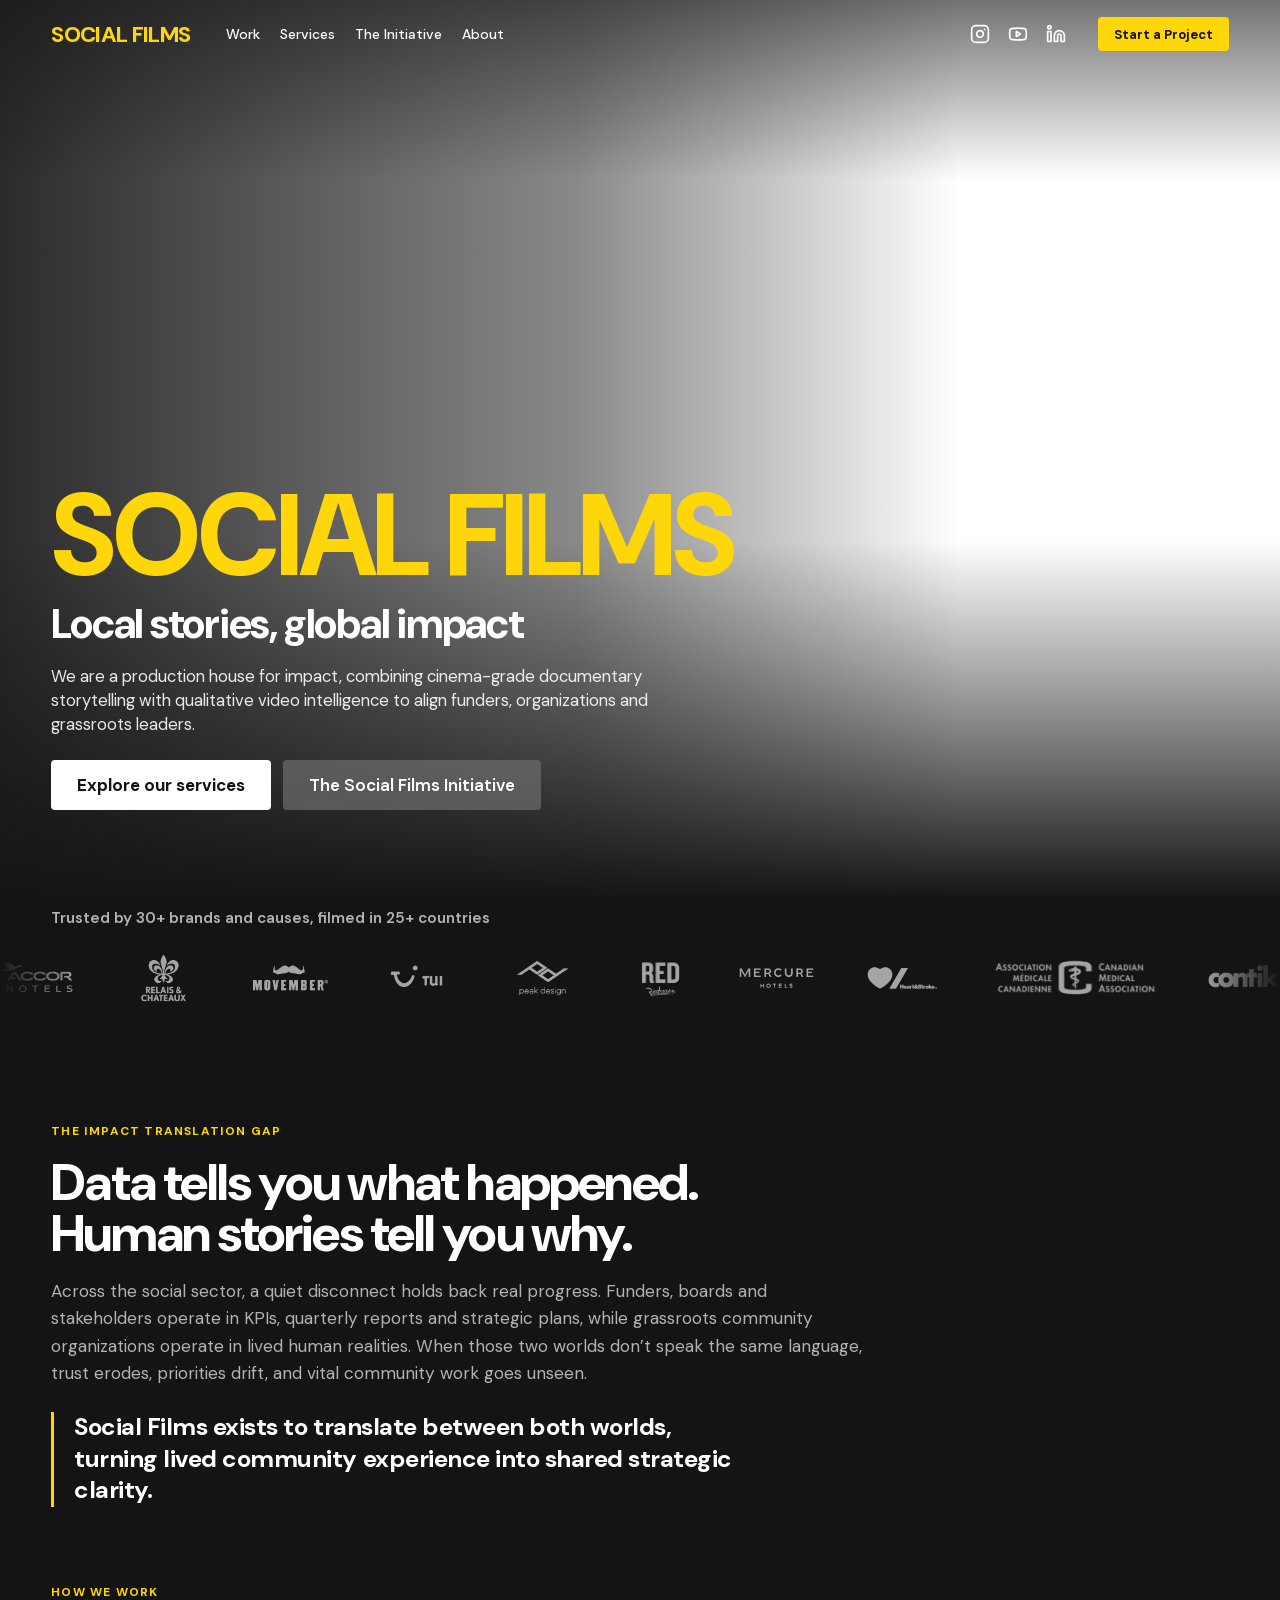
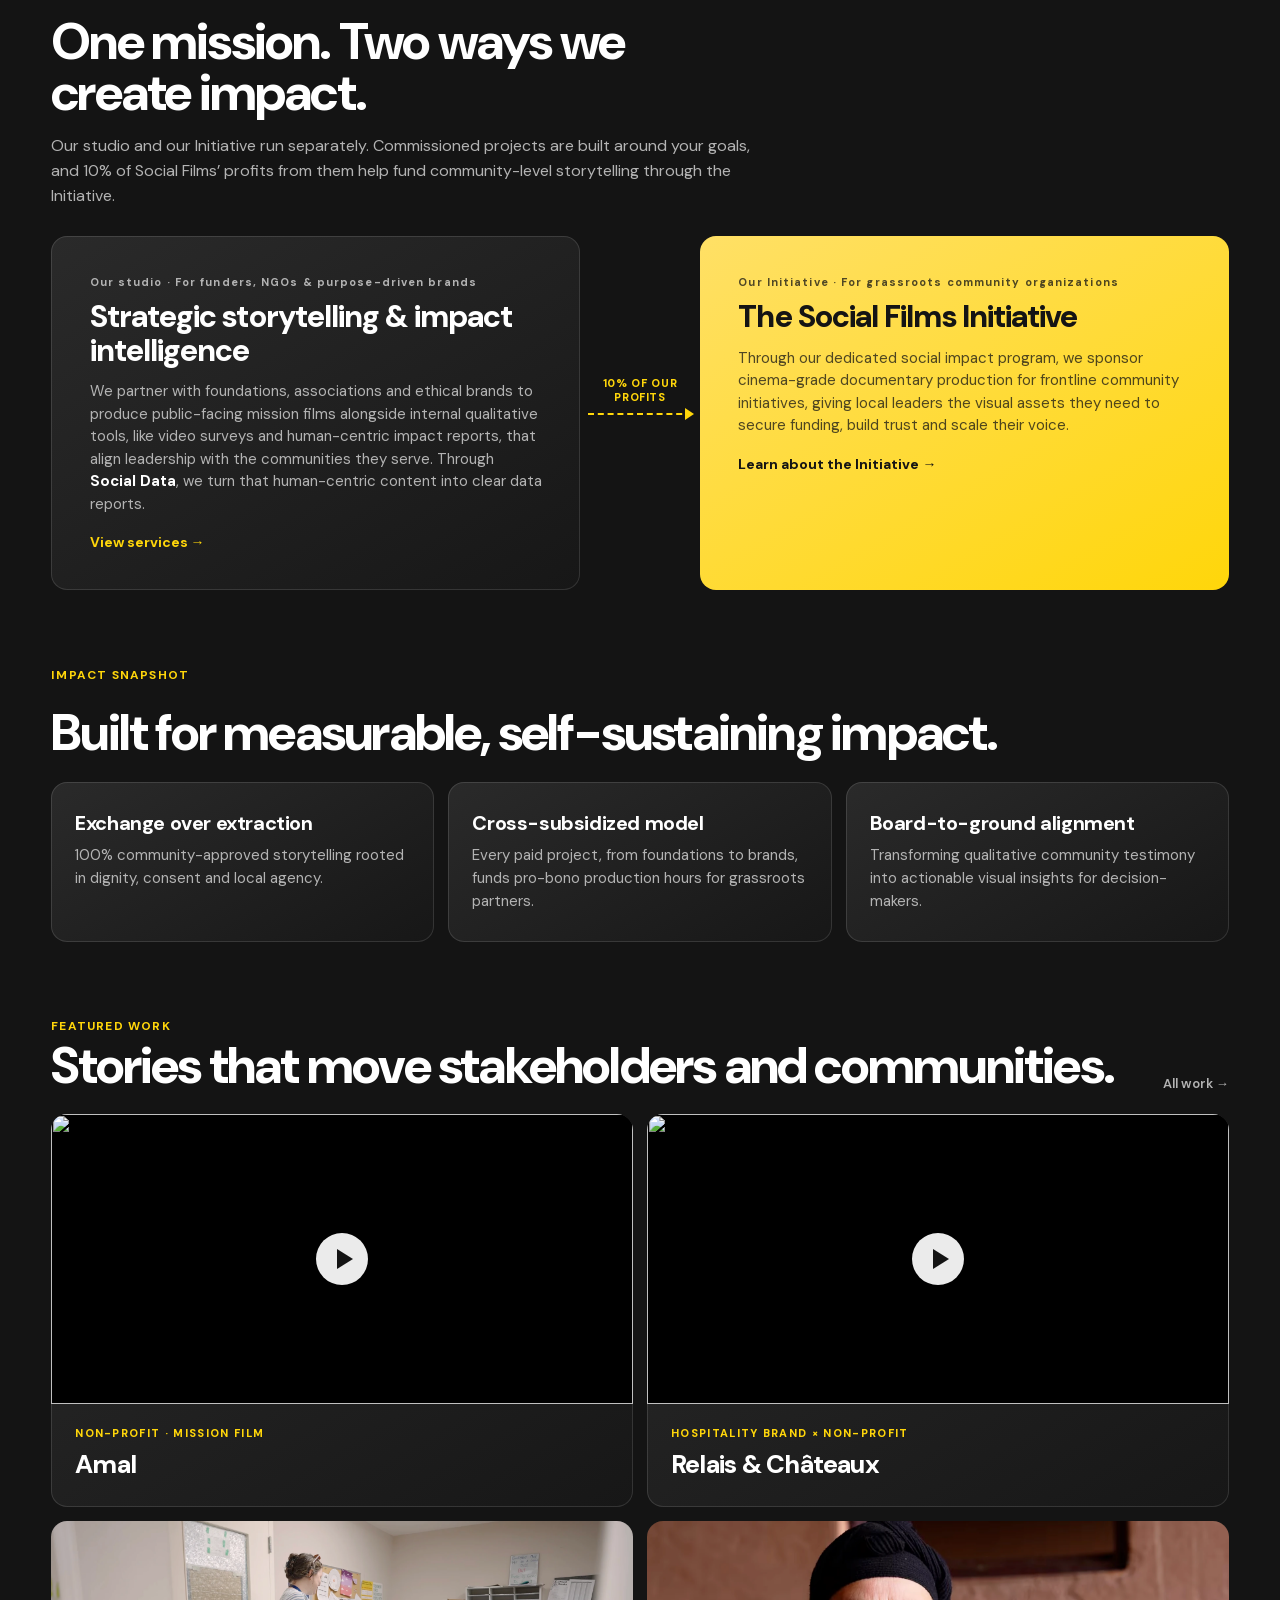
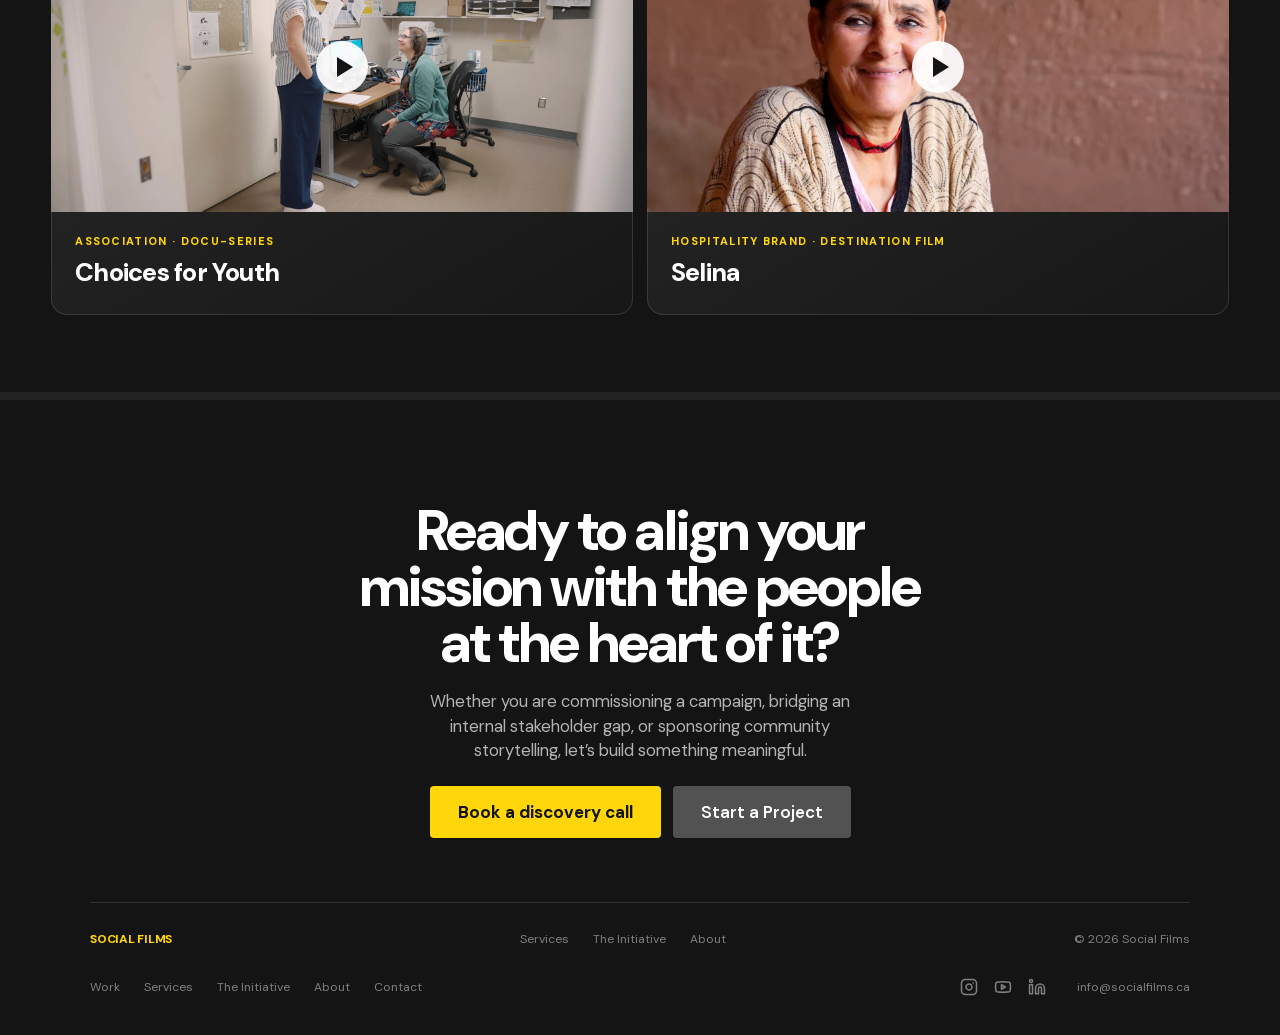
==== commit 83617e9e: "Drop "social enterprise" wording; rearrange 10% and philosophy boxes - Replace "social enterprise" w" ====
--- a/social-films-website/index.html
+++ b/social-films-website/index.html
@@ -5,8 +5,8 @@
 <meta name="viewport" content="width=device-width, initial-scale=1">
 <link rel="icon" href="favicon.svg" type="image/svg+xml">
 <link rel="icon" href="favicon.ico" sizes="any">
-<title>Social Films — Social enterprise video production &amp; impact media studio</title>
-<meta name="description" content="Social Films is a social enterprise production house and qualitative impact media studio: documentary storytelling and video impact reporting that align funders, organizations and grassroots communities.">
+<title>Social Films — Impact-driven video production &amp; documentary studio</title>
+<meta name="description" content="Social Films is an impact-driven production house and qualitative impact media studio: documentary storytelling and video impact reporting that align funders, organizations and grassroots communities.">
 <meta name="theme-color" content="#141414">
 <link rel="preload" href="assets/fonts/dm-sans-latin.woff2" as="font" type="font/woff2" crossorigin>
 <link rel="preconnect" href="https://player.vimeo.com">
@@ -153,7 +153,7 @@
   </section>
 
   <section class="snapshot" aria-labelledby="snap-h">
-    <div class="kicker kicker--yellow">SOCIAL ENTERPRISE IMPACT SNAPSHOT</div>
+    <div class="kicker kicker--yellow">IMPACT SNAPSHOT</div>
     <h2 id="snap-h" class="h-lg">Built for measurable, self-sustaining impact.</h2>
     <div class="snap-grid">
       <div class="snap"><div class="snap-t">Exchange over extraction</div><p>100% community-approved storytelling rooted in dignity, consent and local agency.</p></div>
